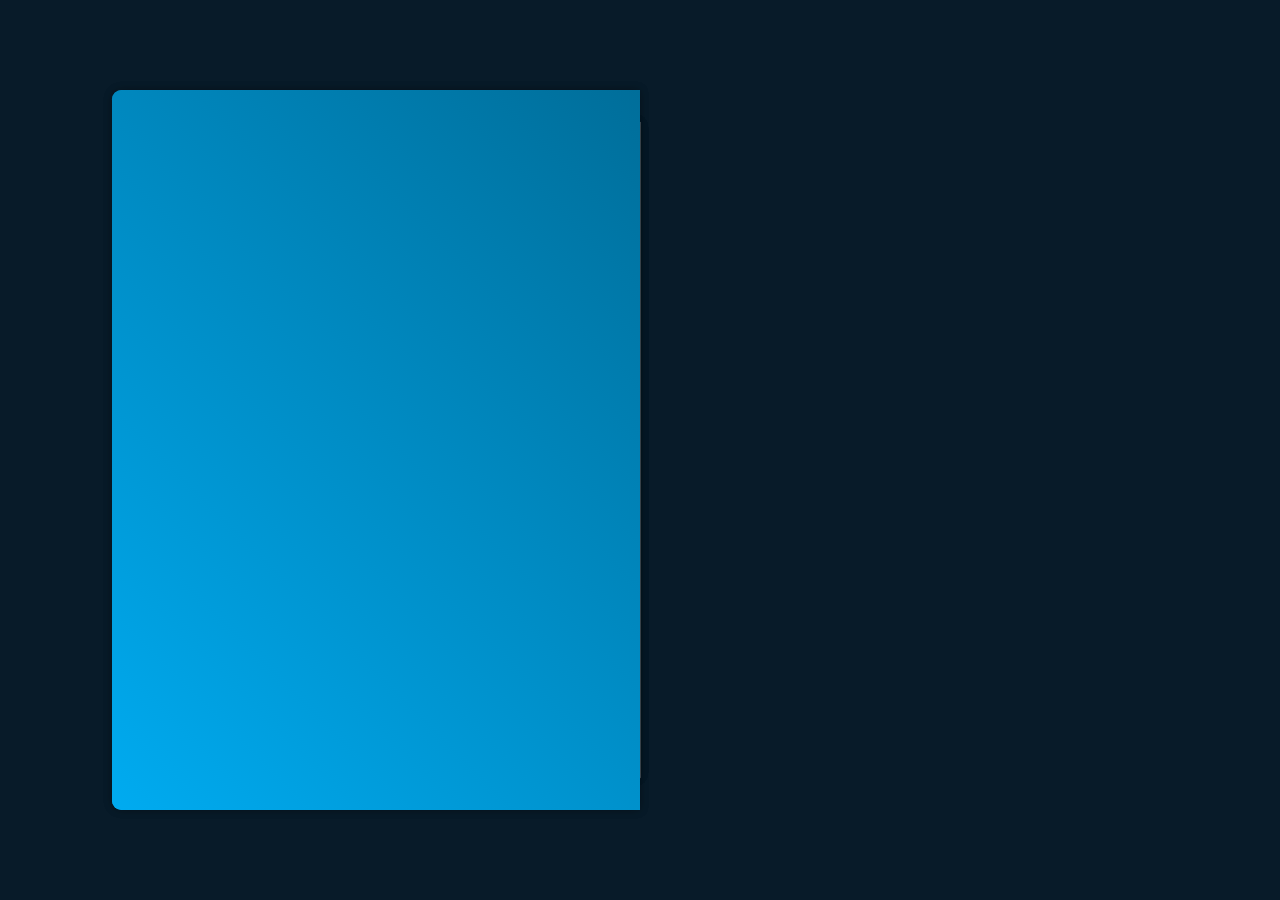
==== index.html @ 382f1061 "Add files via upload" ====
<!DOCTYPE html>
<html lang="en">

    <head>
        <meta charset="UTF-8">
        <meta http-equiv="X-UA-Compatible" content="IE=edge">
        <meta name="viewport" content="width=device-width, initial-scale=1.0">
        <title>Libenslauf | Kfz-mechatroniker</title>
        <!-- add icon link -->
    <link rel="icon" href="images/name-logo-favicon.svg"
        type="image/x-icon" />
        <link rel="stylesheet" href="style.css">
        <!-- box icon -->
        <link href='https://unpkg.com/boxicons@2.1.4/css/boxicons.min.css' rel='stylesheet'>
    </head>

    <body>


      


        <div class="mobile-message">
            <div class="message-card">
              <img src="images/12081.gif" alt="Cart img" class="message-imag" >
              <h2 class="message-title">
                Herzlich willkommen!<br>
                Vielen Dank für Ihr Interesse an meiner persönlichen Website. Diese Seite enthält wichtige und spannende Informationen über meinen beruflichen Werdegang und meine Fähigkeiten, die Sie sicher interessant finden werden.<br><br>
                Bitte beachten Sie, dass die Website für die Nutzung auf einem Computerbildschirm optimiert ist. Wir laden Sie daher herzlich ein, die Seite über einen Computer zu besuchen, um alle Details optimal zu erkunden.<br><br>
                Mit freundlichen Grüßen und besten Wünschen.
            </h2>
              <a href="https://drive.google.com/uc?export=download&id=1Ggtx-6MnrGk4hHKUKelWnnfVhucUIfzI" target="_blank" class="btn"> Lebenslauf &nbsp; <i class='bx bx-download bx-flip-horizontal' ></i></a>
              </div>
              
        </div>

        <div class="wrapper">
            <div class="cover cover-left"></div>
            <div class="cover cover-right"></div>

            <div class="book">
                <!-- profile page -->
                <div class="book-page page-left">
                    <div class="pofile-page">
                        <img src="images/profil.JPG" alt="BEKKAR"/>
                        <h1>ABERAHMANE BEKKAR</h1>
                        <h3>KFZ-Mechatroniker</h3>

                        <div class="social-media">
                            <a href="https://www.linkedin.com/in/abderahmane-bekkar" target="_blank"><i class='bx bxl-linkedin' ></i></a>
                     <!--   <a href="#"><i class='bx bxl-twitter' ></i></a>
                            <a href="#"><i class='bx bxl-facebook'></i></a>
                            <a href="#"><i class='bx bxl-instagram-alt' ></i></a> -->
                        </div>

                        <p>Ich heiße Abderahmane Bekkar, lebe in Marokko, bin 24 Jahre alt und habe ein Diplom als Kfz-Mechatroniker abgeschlossen. Meine Leidenschaft für Kfz-Mechatronik motiviert mich, mein Studium in Deutschland fortzusetzen. Ich möchte von einer fortschrittlichen Lernumgebung profitieren, um meine beruflichen Fähigkeiten weiterzuentwickeln und meine Karriere voranzutreiben.</p>

                        <div class="btn-box">
                            <a href="Lebenslauf_ABDERAHMANE BEKKAR_Kfz-Mechatroniker_Marokko.pdf" target="_blank" class="btn">	 Lebenslauf &nbsp; <i class='bx bx-download bx-flip-horizontal' ></i></a>
                            <a  id="showPopupButtoncontact" class="button-containercontact">Kontakt</a> 
                        </div>
                    </div>
                </div>
                
                <!-- page 1 $ 2 -->
                <div class="book-page page-right turn" id="turn-1">
                    <!-- page 1 (work expierence) -->
                     <div class="page-front">
                        <h1 class="title">Berufserfahrung</h1>


                        <div class="workedu-box">
                            <div class="workeduc-content">
                                <span class="year"><i class='bx bxs-calendar' ></i>Juni 2024 – Okt. 2024 </span><span style="font-size: small; color: #006189;">| Tétouan, Marokko</span>
                                <h3>Fahrzeugprüfer <span style="font-size: 0.9em;">- Dekra Automotive Maroc</span></h3>
                                <p >Ich habe bei der Firma DEKRA Automotive Maroc als Fahrzeugprüfer gearbeitet. DEKRA ist ein Partner von Renault. Meine Aufgabe war es, Autos zu prüfen und zu bewerten, die Renault kaufen möchte. Zu meinen Tätigkeiten gehörten:</p>
                               
                                  <ul class="tiri">
                                    <li style="line-height: 1.2;"><small>Überprüfung des Kilometerstands des Fahrzeugs.</small></li>
                                    <li style="line-height: 1.2;"><small>Überprüfung aller Steuergeräte (ECU) und Feststellung der Fehler.</small></li>
                                    <li style="line-height: 1.2;"><small>Diagnose des mechanischen Zustands des Fahrzeugs.</small></li>
                                    <li style="line-height: 1.2;"><small>Überprüfung der Lackqualität und Feststellung von Änderungen oder Anpassungen.</small></li>
                                    <li style="line-height: 1.2;"><small>Überprüfung, ob das Fahrzeug in der Vergangenheit Unfälle hatte, und Sicherstellung der Karosseriesicherheit.</small></li>
                                  </ul>
                            </div>

                            <!-- butten video -->
                            <div class="btn-video">
                              <button><i class="fa fa-play" ></i>Video ansehen</button>
                          </div>
                            <!-- butten video -->

                            <div class="workeduc-content">
                                <span class="year"><i class='bx bxs-calendar' ></i>Nov. 2023 – Feb. 2024 </span><span style="font-size: 13px; color: #006189;">| Kénitra, Marokko</span>
                                <h3>Servicetechniker <span style="font-size: 0.9em;">- Renault Group</span></h3>
                                <p>Ich habe ein Praktikum bei Renault als Servicetechnik gemacht, und meine Tätigkeiten umfassten:</p>
                            </div>
                        </div>
                       
                        <span class="number-page">1</span>

                        <!-- next button -->
                        <span class="nextprev-btn" data-page="turn-1">
                            <i class='bx bx-chevron-right'></i>
                        </span>


                     </div>
                     


                    <!-- page 2 (work expierence) -->
                    <div class="page-back">
                        
                        <div class="workedu-box">
                            <div class="workeduc-contentrenault ">
                                
                                  <ul class="tiri">
                                    <li style="line-height: 1.2;"><small>Installation aller Autozubehörteile.</small></li>
                                    <li style="line-height: 1.2;"><small>Montage von Rückfahrkameras und -radaren.</small></li>
                                    <li style="line-height: 1.2;"><small>Verwendung eines Diagnosetools (Clip). Lesen und Analysieren von Schaltplänen.</small></li>
                                    <li style="line-height: 1.2;"><small>Ölwechsel des Motors und Austausch des Zahnriemens der Fahrzeug.</small></li>
                                  </ul>
                            </div>

                            <div class="workeduc-content">
                                <span class="year"><i class='bx bxs-calendar' ></i>Aug. 2023 – Okt. 2023 </span><span style="font-size: 13px; color: #006189;">| Kénitra, Marokko</span>
                                <h3>Qualitätsprüfer <span style="font-size: 0.9em;">- STELLANTIS (Groupe PSA)</span></h3>
                                <p>Ich habe in der Produktionslinie von Peugeot gearbeitet, und meine Tätigkeiten umfassten:</p>
                                <ul class="tiri">
                                    <li style="line-height: 1.2;"><small>Überprüfung der Qualität des äußeren Erscheinungsbildes des Fahrzeugs: Lackqualität, keine Kratzer, Qualität von Glas und Scheinwerfern usw.</small></li>
                                    <li style="line-height: 1.2;"><small>Überprüfung der Qualität des Innenraums des Fahrzeugs: Kontrolle der Montagegenauigkeit von Teilen wie Sitzen und Türen, keine Kratzer, Prüfung aller elektronischen Systeme, Sicherstellung der Anwesenheit von Sicherheitsgurten und Airbags usw.</small></li>
                                    <li style="line-height: 1.2;"><small>Überwachung der Flüssigkeitsstände wie Kühlmittel, Bremsflüssigkeit und Motoröl. Prüfung des Lenkungssystems und des Fahrwerks des Fahrzeugs.</small></li>
                                    <li style="line-height: 1.2;"><small>Schließlich wird das Fahrzeug auf der Teststrecke gefahren, um sicherzustellen, dass alles ordnungsgemäß funktioniert.</small></li>
                                  </ul>
                                  
                            </div>
                            <!--STELLANTIS زر عرض الصور -->
                            <div class="button-container">
                                <button id="showPopupButton">Bilder bei STELLANTIS</button>
                              </div>
                              <!--STELLANTIS زر عرض الصور -->
                        </div>

                        <span class="number-page">2</span>

                        <!-- prev button -->
                        <span class="nextprev-btn back" data-page="turn-1">
                            <i class='bx bx-chevron-left' ></i>
                        </span>

                    </div>
                </div>

                <!-- page 3 $ 4 -->
                <div class="book-page page-right turn" id="turn-2">
                    <!-- page 3 (work expierence) -->
                  <div class="page-front">
                    
                    <div class="workedu-box">
                        <div class="workeduc-content">
                            <span class="year"><i class='bx bxs-calendar' ></i>März 2023 - April 2023 </span><span style="font-size: 13px; color: #006189;">| Khouribga, Marokko</span>

                            <h3>Schülerpraktikum  <span style="font-size: 0.9em;">- OCP (in der SOTREG-Wartungsabteilung)</span></h3>
                            <p">SOTREG ist ein Teil von OCP und kümmert sich um den Transport der Arbeiter. Ich habe ein Praktikum in der Werkstatt für Busse gemacht und viele Fähigkeiten bei SOTREG erlernt.</p>
                           
                              <ul class="tiri">
                                <li style="line-height: 1.2;"><small>Kenntnisse in der regelmäßigen Wartung von Busmotoren.</small></li>
                                <li style="line-height: 1.2;"><small>Kenntnisse im Reparieren von Busgetrieben.</small></li>
                                <li style="line-height: 1.2;"><small>Kenntnisse in der regelmäßigen Wartung des Druckluftbremssystems von Bussen.</small></li>
                              </ul>
                        </div>

                        <!-- OCP زر عرض الصور -->
                        <div class="button-containerocp">
                          <button id="showPopupButtonocp">Bilder bei OCP</button>
                        </div>
                        <!-- OCP زر عرض الصور -->

                        <div class="workeduc-content">
                            <span class="year"><i class='bx bxs-calendar' ></i>März 2021 - Juni 2021 </span><span style="font-size: 13px; color: #006189;">| Ben Ahmed, Marokko</span>
                            <h3>Beobachtungspraktikum <span style="font-size: 0.9em;">- kleine Mechanikerwerkstatt</span></h3>
                            <p>Ziel war es, sich mit dem Bereich vertraut zu machen, um sich anzupassen und gut integriert zu werden.</p>
                           
                        </div>
                        <!-- garage زر عرض الصور -->
                        <div class="button-containergarage">
                          <button id="showPopupButtongarage">Bilder in der Autowerkstatt</button>
                        </div>
                        <!-- garage زر عرض الصور -->
                    </div>

                    <span class="number-page">3</span>

                        <!-- next button -->
                        <span class="nextprev-btn" data-page="turn-2">
                            <i class='bx bx-chevron-right'></i>
                        </span>

                  </div>

                <!-- page 4 (Bildungsweg) -->
                  <div class="page-back">
                    <h1 class="title">Bildungsweg</h1>
                    <div class="workedu-box">
                        <div class="workeduc-content">
                          <span class="year"><i class='bx bxs-calendar' ></i>Juli 2023 - Aug. 2023 </span><span style="font-size: 13px; color: #006189;">| Kénitra, Marokko</span>
                            <h3>IFMIAK <span style="font-size: 0.9em;">- Zertifikat für Qualitätskontrolle, unterstützt von PCAM.</span></h3>
                            <p>- Das IFMIAK ist ein öffentliches, vom marokkanischen Staat akkreditiertes Institut in Kenitra, Marokko.<br>- PCAM: PEUGEOT CITROEN AUTOMOBILES MAROKKO.</p>
                           
                        </div>

                        <!-- ifmia زر عرض الصور -->
                        <div class="button-containerifmia">
                          <button id="showPopupButtonifmia">Bilder bei IFMIA</button>
                        </div><br>
                        <!-- ifmia زر عرض الصور -->

                        <div class="workeduc-content">
                          <span class="year"><i class='bx bxs-calendar' ></i>Okt. 2021 - Juli 2023 </span><span style="font-size: 13px; color: #006189;">| Khouribga, Marokko.</span>
                            <h3>ISTA <span style="font-size: 0.9em;">- Gesellenbrief als Kfz-Mechatroniker.</span></h3>
                            <p>- ISTA: Spezialisiertes Institut für Angewandte Technologie. (ISTA ist ein öffentliches Institut, das vom marokkanischen Staat akkreditiert ist.)</p>
                           
                        </div>

                        <!-- ista زر عرض الصور -->
                        <div class="button-containerista">
                          <button id="showPopupButtonista">Bilder bei ISTA</button>
                        </div>
                        <!-- ista زر عرض الصور -->

                    </div>
                    
                    <span class="number-page">4</span>

                         <!-- prev button -->
                         <span class="nextprev-btn back" data-page="turn-2">
                          <i class='bx bx-chevron-left' ></i>
                      </span>
                  </div>
                </div>
                 

                <!-- page 5 $ 6 -->
                <div class="book-page page-right turn" id="turn-3">
                  <!-- page 5 (Bildungsweg) -->
                   <div class="page-front">
                    <div class="workedu-box">
                      <div class="workeduc-content">
                          <span class="year"><i class='bx bxs-calendar' ></i>2019 - 2020 </span><span style="font-size: 13px; color: #006189;">| Ben Ahmed, Marokko</span>

                          <h3>Gymnasium BAJJA <span style="font-size: 0.9em;">- Abitur in Biologie und Geowissenschaften</span></h3>
                          <p">Ich habe in meinem Studium gute Noten erzielt, die Ergebnisse sind wie folgt:</p>
                         
                            <ul class="tiri">
                              <h5>Noten im gesamten Jahr:</h5>
                              <li style="line-height: 1.2;"><small>Mathematik: 18,38</small></li>
                              <li style="line-height: 1.2;"><small>Physik: 18,55</small></li>
                            </ul>

                      </div>

                      <div class="workeduc-content">
                          <span class="year"><i class='bx bxs-calendar' ></i>2018 </span><span style="font-size: 13px; color: #006189;">| Ben Ahmed, Marokko</span>
                          <h3>Führerschein der Klasse B </h3>
                          <p>Ich beherrsche das Fahren von Autos gut und liebe lange Fahrten.</p>
                         
                      </div>
                  </div>
                  <span class="number-page">5</span>

                        <!-- next button -->
                        <span class="nextprev-btn" data-page="turn-3">
                            <i class='bx bx-chevron-right'></i>
                        </span>
                   </div>

                   

                  <!-- page 6 (Kenntnisse - Hobbys) -->
                  <div class="page-back">
                    <h1 class="title">Kenntnisse & Hobbys</h1>
                    <div class="workedu-box">
                      <div class="workeduc-content">
                          <h5><span style="font-size: 25px; color: #00abf0;"><i class='bx bxs-brain' ></i> Kenntnisse :</span></h5>

                          <ul class="tiri">
                            <li style="line-height: 1.2;"><small>Fähigkeit, im Team zu arbeiten.</small></li>
                            <li style="line-height: 1.2;"><small>Gute Handhabung von Werkzeuge und Ausstattungen in Kfz-Werkstätten.</small></li>
                            <li style="line-height: 1.2;"><small>Erfahrung im Umgang mit Diagnosewerkzeugen wie (Lanch / Delphi-Autocom / Clip) zum Lesen und Analysieren von Schaltplänen.</small></li>
                            <li style="line-height: 1.2;"><small>Fähigkeiten in der Inspektion und Analyse von mechanischen und elektronischen Problemen von Fahrzeugen.</small></li>
                            <li style="line-height: 1.2;"><small>Tiefes Wissen über Lackqualität, Montage von Rückfahrkameras und -radaren.</small></li>
                          </ul>

                      </div>

                      <div class="workeduc-content">
                        <h5><span style="font-size: 25px; color: #00abf0;"><i class='bx bxs-car'></i> Hobbys :</span></h5>

                        <ul class="tiri">
                          <li style="line-height: 1.2;"><small>Morgendliches Meditieren.</small></li>
                          <li style="line-height: 1.2;"><small>Sport (Laufen und Street Workout).</small></li>
                          <li style="line-height: 1.2;"><small>Reparatur von elektronischen Geräten und handwerkliche Tätigkeiten.</small></li>
                          <li style="line-height: 1.2;"><small>Reisen (Besuch von Bergen und Genießen der Natur).</small></li>
                          <li style="line-height: 1.2;"><small>Webseiten programmieren (für mich selbst).</small></li>
                        </ul>
                         
                      </div>
                  </div>
                    
                        <!-- الزر الذي يفتح النافذة المنبثقة 
                    <button class="open-popuppost-btn" onclick="openPopuppost()">عرض الفيديوهات</button>  -->
                    

                    <span class="number-page">6</span>

                         <!-- prev button -->
                         <span class="nextprev-btn back" data-page="turn-3">
                          <i class='bx bx-chevron-left' ></i>
                      </span>


                      <a  class="back-profile">
                        <p>Profil</p>
                        <i class='bx bxs-user'></i>
                      </a>
                   </div>
                </div>
            </div>
        </div>



        <!-- STELLANTIS زر عرض الصور -->
        <div class="popup" id="popup">
            <span class="close-btn" id="closePopupButton">&times;</span>
      
            <div class="popup-content">
              <img id="popupImage" src="images/psa-1.webp" alt="صورة" />
      
              <div class="popup-buttons">
                <button id="prevButton">Vorheriges Bild</button>
                <button id="nextButton">Nächstes Bild</button>
              </div>
            </div>
          </div>
          <!--STELLANTIS زر عرض الصور -->




          <!-- OCP زر عرض الصور -->
        <div class="popupocp" id="popupocp">
          <span class="close-btnocp" id="closePopupButtonocp">&times;</span>
    
          <div class="popup-contentocp">
            <img id="popupImageocp" src="images/ocp-1.webp" alt="صورة" />
    
            <div class="popup-buttonsocp">
              <button id="prevButtonocp">Vorheriges Bild</button>
              <button id="nextButtonocp">Nächstes Bild</button>
            </div>
          </div>
        </div>
        <!-- OCP زر عرض الصور -->


        <!-- garage زر عرض الصور -->
        <div class="popupgarage" id="popupgarage">
          <span class="close-btngarage" id="closePopupButtongarage">&times;</span>
    
          <div class="popup-contentgarage">
            <img id="popupImagegarage" src="images/werkstatt-1.webp" alt="صورة" />
    
            <div class="popup-buttonsgarage">
              <button id="prevButtongarage">Vorheriges Bild</button>
              <button id="nextButtongarage">Nächstes Bild</button>
            </div>
          </div>
        </div>
        <!-- garage زر عرض الصور -->



        <!-- ifmia زر عرض الصور -->
        <div class="popupifmia" id="popupifmia">
          <span class="close-btnifmia" id="closePopupButtonifmia">&times;</span>
    
          <div class="popup-contentifmia">
            <img id="popupImageifmia" src="images/ifmia-1.webp" alt="صورة" />
    
            <div class="popup-buttonsifmia">
              <button id="prevButtonifmia">Vorheriges Bild</button>
              <button id="nextButtonifmia">Nächstes Bild</button>
            </div>
          </div>
        </div>
        <!-- ifmia زر عرض الصور -->



        <!-- ista زر عرض الصور -->
        <div class="popupista" id="popupista">
          <span class="close-btnista" id="closePopupButtonista">&times;</span>
    
          <div class="popup-contentista">
            <img id="popupImageista" src="images/ista.webp" alt="صورة" />
    
            <div class="popup-buttonsista">
              <!--<button id="prevButtonista">Vorheriges Bild</button>
              <button id="nextButtonista">Nächstes Bild</button>-->
            </div>
          </div>
        </div>
        <!-- ista زر عرض الصور -->


<!-- butten video DEKRA -->
<div class="trailer">
  <iframe id="videoFrame" width="992" height="656" src="https://www.youtube.com/embed/xUKCTPGmZpY?enablejsapi=1" title="YouTube video player" frameborder="0" allow="accelerometer; autoplay; clipboard-write; encrypted-media; gyroscope; picture-in-picture; web-share" allowfullscreen></iframe>
  <span class="close">&times;</span>
</div>
<!-- butten video DEKRA -->



 


<!-- contact زر عرض الصور -->
<div class="popupcontact" id="popupcontact">
  <span class="close-btncontact" id="closePopupButtoncontact">&times;</span>

  <div class="container">
    <div class="form">
      <div class="contact-info">
        <h3 class="titlecontact">Ihre Empfehlung ist ein Teil meines Erfolgs</h3>
        <p class="text">
          Vielen Dank, dass Sie meine Webseite besuchen. Wenn Sie Tipps oder Vorschläge haben, die mir helfen können, meine Chancen auf einen Ausbildungsplatz als Kfz-Mechatroniker zu verbessern, teilen Sie diese bitte über das Formular nebenan mit. Vielen Dank für Ihre Unterstützung!
        </p>

        <div class="info">
          <div class="information">
            <img src="images/location.png" class="icon" alt="" />
            <p>Ben Ahmed, Marokko</p>
          </div>
          <div class="information">
            <img src="images/email.png" class="icon" alt="" />
            <p>abderahmanebekkar@yahoo.com</p>
          </div>
          <div class="information">
            <img src="images/phone.png" class="icon" alt="" />
            <p>+212 658915881</p>
          </div>
        </div>

        <!--<div class="social-mediacontact">
          <p>Connect with us :</p>
          <div class="social-icons">
            <a href="#">
              <i class="fab fa-facebook-f"></i>
              <i class='bx bxl-linkedin' ></i>
            </a>
            <a href="#">
              <i class="fab fa-twitter"></i>
              <i class='bx bxl-twitter' ></i>
            </a>
             <a href="#">
              <i class="fab fa-instagram"></i>
              <i class='bx bxl-twitter' ></i>
            </a>
            <a href="https://www.linkedin.com/in/abderahmane-bekkar-aa6186225?utm_source=share&utm_campaign=share_via&utm_content=profile&utm_medium=android_app">
              <i class="fab fa-linkedin-in"></i>
              <i class='bx bxl-linkedin' ></i>
            </a>
          </div>
        </div>-->
      </div>

      <div class="contact-form">
        <span class="circle one"></span>
        <span class="circle two"></span>

        <form id="login-form" method="post" action="https://professeur64.github.io/portcv" autocomplete="off">
          <h3 class="titlecontact">Kontaktieren Sie mich</h3>
          <div class="input-container">
            <input id="name" type="text" name="name" class="input" />
            <label for="">Name</label>
            <span>Name</span>
          </div>
          <div class="input-container">
            <input id="email" type="email" name="email" class="input" />
            <label for="">Email</label>
            <span>Email</span>
          </div>
          <!--<div class="input-container">
            <input type="text" name="subject" class="input" />
            <label for="">Subject</label>
            <span>Subject</span>
          </div>-->
          <div class="input-container textarea">
            <textarea id="message" name="message" class="input"></textarea>
            <label for="">Nachricht</label>
            <span>Nachricht</span>
          </div>
          <input type="hidden" name="Created" value="x-sheetmonkey-current-date-time" />
          <input type="submit" value="Senden" class="btncontact" />
        </form>
      </div>
    </div>
  </div>

</div>
<!--contact زر عرض الصور -->


        <script src="script.js"> </script>
        <script src="https://unpkg.com/axios@1.6.7/dist/axios.min.js"></script>


    </body>
</html>
---- style.css ----
@import url("https://fonts.googleapis.com/css2?family=Poppins:ital,wght@0,100;0,200;0,300;0,400;0,500;0,600;0,700;0,800;0,900;1,100;1,200;1,300;1,400;1,500;1,600;1,700;1,800;1,900&family=Roboto:ital,wght@0,100;0,300;0,400;0,500;0,700;0,900;1,100;1,300;1,400;1,500;1,700;1,900&display=swap");

*{
    margin: 0px;
    padding: 0px;
    box-sizing: border-box;
    text-decoration: none;
    border: none;
    outline: none;
    font-family: "Poppins", sans-serif;
    transition: .4s;
}

:root{
    --bg-color: #081b29;
    --main-color: #00abf0;
    --text-color: #333;
    --second-text-color: #555;
    --white-color: #fff;
    --cover-color: linear-gradient(45deg, #00abf0, #006e9a);
    --pages-color: linear-gradient(90deg, #fff, #ddd);
    --border: .125rem solid #00abf0;
    --box-shadow: 0 0 .6rem rgba(0, 0, 0, .2);
}

body{
    display: flex;
    justify-content: center;
    align-items: center;
    min-height: 100vh;
    background: var(--bg-color);
    color: var(--text-color);
    overflow: hidden;
    overflow-y: auto; /* تفعيل السكرول */
}




p{
    font-size:15px;
}

.wrapper{
    position: relative;
    width: 66rem;
    height: 45rem;
    padding: 2rem;
    perspective: 250rem;
    animation: show-animate 2s forwards;

}

@keyframes show-animate {
  0%, 30% {
    opacity: 0;
    transform: rotate(-20deg);
  }
  100% {
    opacity: 1;
    transform: rotate(0deg);
  }
}


.cover{
    position: absolute;
    top: 0;
    left: 0;
    width: 50%;
    height: 100%;
    background: var(--cover-color);
    box-shadow: var(--box-shadow);
    border-top-left-radius: .6rem;
    border-bottom-left-radius: .6rem;
    transform-origin: right;
}

.cover-left{
    z-index: -1;
}

.cover.cover-right{
  z-index: 100;
  transition: transform 1s cubic-bezier(.645, .045, .355, 1);

}



.cover.cover-right.turn{
    transform: rotateY(180deg);

}

.book{
    position: relative;
    width: 100%;
    height: 100%;
    display: flex;
    perspective: 250rem;
}

.downloadicon{
  font-size: 1.3rem;
}

.book .book-page {
    position: absolute;
    width: 50%;
    height: 100%;
    background: var(--pages-color);
    box-shadow: 0 0 .6rem rgba(0, 0, 0, .1);
    display: flex;
    padding: 2rem;

}

.book-page.page-left{
  box-shadow: -.6rem .6rem .6rem rgba(0, 0, 0, .1);
}



.pofile-page{
    display: flex;
    flex-direction: column;
    justify-content: center;
    align-items: center;

}

.pofile-page img {
    max-width: 200px;
    border-radius: 50%;
    border: .25rem solid var(--main-color);
    margin-bottom: .8rem;
    transition: .8s ease;

}

.pofile-page:hover img {
  transform: scale(1.1);

}

.pofile-page h1 {
    font-size: 2rem;
    line-height: 1;

}

.pofile-page h3 {
    font-size: 1,5rem;
    color: #006e9a;

}

.pofile-page .social-media  {
    margin: .6rem 0 .8rem; 
}

.pofile-page .social-media a {
    display: inline-flex;
    justify-content: center;
    align-items: center;
    width: 2.5rem;
    height: 2.5rem;
    background: transparent;
    border: var(--border);
    border-radius: 50%;
    font-size: 1.3rem;
    color: var(--main-color);
    margin: 0 .2rem;
    transition: .5s;

}

.pofile-page .social-media a:hover {
    background: var(--main-color);
    color: var(--white-color);
    
}

.pofile-page p {
    text-align: justify;
    
}

.pofile-page .btn-box {
    margin-top: 1.2rem;
    
}

.btn {
    display: inline-flex;
    justify-content: center;
    align-items: center;
    width: 9.5rem;
    height: 3rem;
    background: var(--main-color);
    border: var(--border);
    border-radius: .3rem;
    font-size: 1rem;
    color: var(--white-color);
    font-weight: 500;
    margin: 0 1rem;
    transition: .5s;
}

.btn:hover {
    background: transparent;
    color: var(--main-color);
    
}

.btn-box .btn:nth-child(2) {
    background: transparent;
    color: var(--main-color);
    
}

.btn-box .btn:nth-child(2):hover {
    background: var(--main-color);
    color: var(--white-color);
    
}


.book-page.page-right{
    position: absolute;
    right: 0;
    transform-style: preserve-3d;
    transform-origin: left;
    transition: transform 1s cubic-bezier(.645, .045, .355, 1);
    
}

.book-page.page-right.turn{
    transform: rotateY(-180deg);
}

.book-page .page-front, 
.book-page .page-back{
    position: absolute;
    top: 0;
    left: 0;
    width: 100%;
    height: 100%;
    background: var(--pages-color);
    padding: 1.5rem 2rem;
    
}

.book-page .page-front{
    transform: rotateY(0deg) translateZ(1px);
    
}

.book-page .page-back{
    transform: rotateY(180deg) translateZ(1px);
    
}


.title{ 
    text-align: center;
    margin-bottom: 1rem;
    
}

.workedu-box{
    border-left: var(--border);

}

.workedu-box .workeduc-content{
    position: relative;
    padding-left: 1.6rem;
    margin-bottom: 1rem;
}


.workedu-box .workeduc-content::before {
    content: '';
    position: absolute;
    top: 0;
    left: -0.65rem;
    width: 1.2rem;
    height: 1.2rem;
    background: var(--main-color);
    border-radius: 50%;
}

/* group renault */


.workedu-box .workeduc-contentrenault{
    position: relative;
    padding-left: 1.6rem;
    margin-bottom: 1rem;
}


.workedu-box .workeduc-contentrenault::before {
    content: '';
    position: absolute;
    top: 0;
    left: -0.65rem;
    width: 1.2rem;
    height: 1.2rem;
    
    border-radius: 50%;
}

.workeduc-contentrenault .tiri {
    margin-left: 23px; 
    margin-top: 10px; 
    padding: 0;
    
}

.workeduc-contentrenault .tiri {
    margin-left: 23px; 
    margin-top: 10px; 
    padding: 0;
    
}

/* group renault */


.workeduc-content .year{
    color: var(--main-color);

}

.workeduc-content .year i {
    margin-right: .4rem;
    
}


.workeduc-content .tiri {
    margin-left: 23px; 
    margin-top: 10px; 
    padding: 0;
    
}

.workeduc-content .tiri {
    margin-left: 23px; 
    margin-top: 10px; 
    padding: 0;
    
}

.number-page{
    position: absolute;
    bottom: 1.2rem;
    left: 50%;
    transform: translateX(-50%);
    
}

.nextprev-btn{
    position: absolute;
    bottom: .9rem;
    right: 1.5rem;
    width: 2rem;
    height: 2ren;
    cursor: pointer;
    font-size: 2rem;
    color: var(--second-text-color);
    display: inline-flex;
    justify-content: center;
    align-items: center;
    transition: .5s;
}

.nextprev-btn:hover{
    color: var(--main-color);
}

.nextprev-btn.back{
    left: 1.5rem;
}

.nextprev-btn:hover{
    color: var(--main-color);
}






/* butten videoة */
.btn-video{
    
    margin-bottom: 1rem;
}

button{
    margin: 5px ;
    width: 100%;
    padding: 10px;
    border: var(--main-color);
    cursor: pointer;
    background: var(--main-color);
    border: var(--border);
    border-radius: .3rem;
    font-size: 1rem;
    color: var(--white-color);
    font-weight: 500;
    margin: 0 1rem;
    transition: .5s;
}

button:hover{
    background: white;
    color: var(--main-color);
    
}

.trailer {
  position: fixed;
  top: 50%;
  left: 50%;
  transform: translate(-50%, -50%);
  width: 100%;
  height: 100%;
  display: flex;
  align-items: center;
  justify-content: center;
  background: rgba(0, 0, 0, .9);
  z-index: 10;
  visibility: hidden;
  opacity: 0;
}

.trailer iframe {
  max-width: 1000px;
  outline: none;
  position: relative;
}

.close {
  position: absolute;
  top: 30px;
  right: 30px;
  color: #fff;
  font-size: 42px;
  cursor: pointer;
}

@media (max-width: 901px){
	.trailer video{
		max-width: 90%;
	}
}

/* butten videoة */



/*STELLANTIS زر عرض الصور  */

#showPopupButton {
    width: 100%;
    padding: 7px;
    border: var(--main-color);
    cursor: pointer;
    background: var(--main-color);
    border: var(--border);
    border-radius: .3rem;
    font-size: 1rem;
    color: var(--white-color);
    font-weight: 500;
    transition: .5s;
  }
  
  #showPopupButton:hover {
    background: white;
    color: var(--main-color);
  }
  
  .popup {
    display: none; /* إخفاء النافذة المنبثقة افتراضيًا */
    position: fixed;
    top: 0;
    left: 0;
    width: 100%;
    height: 100%;
    background-color: rgba(0, 0, 0, 0.8); /* خلفية داكنة مع شفافية */
    justify-content: center;
    align-items: center;
    z-index: 1000;
  }
  
  .popup-content {
    display: flex;
    flex-direction: column; /* ترتيب المحتوى عموديًا */
    align-items: center; /* مركز المحتوى */
    text-align: center;
    padding: 20px;
  }
  
  .popup img {
    max-width: 840px; /* تحديد أقصى عرض للصورة */
    max-height: 650px; /* تحديد أقصى ارتفاع للصورة */
    width: 100%; /* جعل الصورة تأخذ عرض النافذة */
    height: auto; /* الحفاظ على نسبة العرض إلى الارتفاع */
    object-fit: contain; /* الحفاظ على نسبة العرض إلى الارتفاع */
    border-radius: 0.3rem;
  }
  
  .close-btn {
    position: absolute;
    top: 20px;
    right: 30px;
    color: white;
    font-size: 30px;
    cursor: pointer;
  }
  
  .popup-buttons {
    display: flex;
    justify-content: space-between; /* توزيع الأزرار بين اليسار واليمين */
    width: 100%;
    margin-top: 10px; /* إضافة مساحة أعلى الأزرار */
  }
  
  #prevButton{
    padding: 10px 20px;
    display: inline-flex;
    justify-content: center;
    align-items: center;
    width: 9.5rem;
    height: 3rem;
    background: #0087d7;
    border: #0087d7;
    border-radius: 0.3rem;
    font-size: 1rem;
    color: var(--white-color);
    font-weight: 500;
    margin: 0 1rem;
    transition: 0.5s;
    font-size: 14px;
  }
  
  #prevButton:hover {
    background: var(--main-color);
    color: var(--white-color);
  }
  
  #nextButton{
    padding: 10px 20px;
    display: inline-flex;
    justify-content: center;
    align-items: center;
    width: 9.5rem;
    height: 3rem;
    background: #0087d7;
    border: #0087d7;
    border-radius: 0.3rem;
    font-size: 1rem;
    color: var(--white-color);
    font-weight: 500;
    margin: 0 1rem;
    transition: 0.5s;
    font-size: 14px;
  }
  
  #nextButton:hover {
    background: var(--main-color);
    color: var(--white-color);
  }

/* STELLANTIS زر عرض الصور  */


/* OCP زر عرض الصور  */

#showPopupButtonocp {
    width: 100%;
    padding: 7px;
    border: var(--main-color);
    cursor: pointer;
    background: var(--main-color);
    border: var(--border);
    border-radius: .3rem;
    font-size: 1rem;
    color: var(--white-color);
    font-weight: 500;
    transition: .5s;
    margin-bottom: 10px;
  }
  
  #showPopupButtonocp:hover {
    background: white;
    color: var(--main-color);
  }
  
  .popupocp {
    display: none; /* إخفاء النافذة المنبثقة افتراضيًا */
    position: fixed;
    top: 0;
    left: 0;
    width: 100%;
    height: 100%;
    background-color: rgba(0, 0, 0, 0.8); /* خلفية داكنة مع شفافية */
    justify-content: center;
    align-items: center;
    z-index: 1000;
  }
  
  .popup-contentocp {
    display: flex;
    flex-direction: column; /* ترتيب المحتوى عموديًا */
    align-items: center; /* مركز المحتوى */
    text-align: center;
    padding: 20px;
  }
  
  .popupocp img {
    max-width: 840px; /* تحديد أقصى عرض للصورة */
    max-height: 650px; /* تحديد أقصى ارتفاع للصورة */
    width: 100%; /* جعل الصورة تأخذ عرض النافذة */
    height: auto; /* الحفاظ على نسبة العرض إلى الارتفاع */
    object-fit: contain; /* الحفاظ على نسبة العرض إلى الارتفاع */
    border-radius: 0.3rem;
  }
  
  .close-btnocp {
    position: absolute;
    top: 20px;
    right: 30px;
    color: white;
    font-size: 30px;
    cursor: pointer;
  }
  
  .popup-buttonsocp {
    display: flex;
    justify-content: space-between; /* توزيع الأزرار بين اليسار واليمين */
    width: 100%;
    margin-top: 10px; /* إضافة مساحة أعلى الأزرار */
  }
  
  #prevButtonocp{
    padding: 10px 20px;
    display: inline-flex;
    justify-content: center;
    align-items: center;
    width: 9.5rem;
    height: 3rem;
    background: #0087d7;
    border: #0087d7;
    border-radius: 0.3rem;
    font-size: 1rem;
    color: var(--white-color);
    font-weight: 500;
    margin: 0 1rem;
    transition: 0.5s;
    font-size: 14px;
  }
  
  #prevButtonocp:hover {
    background: var(--main-color);
    color: var(--white-color);
  }
  
  #nextButtonocp{
    padding: 10px 20px;
    display: inline-flex;
    justify-content: center;
    align-items: center;
    width: 9.5rem;
    height: 3rem;
    background: #0087d7;
    border: #0087d7;
    border-radius: 0.3rem;
    font-size: 1rem;
    color: var(--white-color);
    font-weight: 500;
    margin: 0 1rem;
    transition: 0.5s;
    font-size: 14px;
  }
  
  #nextButtonocp:hover {
    background: var(--main-color);
    color: var(--white-color);
  }

/* OCP زر عرض الصور  */


/* garage زر عرض الصور  */

#showPopupButtongarage {
    width: 100%;
    padding: 7px;
    border: var(--main-color);
    cursor: pointer;
    background: var(--main-color);
    border: var(--border);
    border-radius: .3rem;
    font-size: 1rem;
    color: var(--white-color);
    font-weight: 500;
    transition: .5s;
    margin-bottom: 10px;
  }
  
  #showPopupButtongarage:hover {
    background: white;
    color: var(--main-color);
  }
  
  .popupgarage {
    display: none; /* إخفاء النافذة المنبثقة افتراضيًا */
    position: fixed;
    top: 0;
    left: 0;
    width: 100%;
    height: 100%;
    background-color: rgba(0, 0, 0, 0.8); /* خلفية داكنة مع شفافية */
    justify-content: center;
    align-items: center;
    z-index: 1000;
  }
  
  .popup-contentgarage {
    display: flex;
    flex-direction: column; /* ترتيب المحتوى عموديًا */
    align-items: center; /* مركز المحتوى */
    text-align: center;
    padding: 20px;
  }
  
  .popupgarage img {
    max-width: 840px; /* تحديد أقصى عرض للصورة */
    max-height: 650px; /* تحديد أقصى ارتفاع للصورة */
    width: 100%; /* جعل الصورة تأخذ عرض النافذة */
    height: auto; /* الحفاظ على نسبة العرض إلى الارتفاع */
    object-fit: contain; /* الحفاظ على نسبة العرض إلى الارتفاع */
    border-radius: 0.3rem;
  }
  
  .close-btngarage {
    position: absolute;
    top: 20px;
    right: 30px;
    color: white;
    font-size: 30px;
    cursor: pointer;
  }
  
  .popup-buttonsgarage {
    display: flex;
    justify-content: space-between; /* توزيع الأزرار بين اليسار واليمين */
    width: 100%;
    margin-top: 10px; /* إضافة مساحة أعلى الأزرار */
  }
  
  #prevButtongarage{
    padding: 10px 20px;
    display: inline-flex;
    justify-content: center;
    align-items: center;
    width: 9.5rem;
    height: 3rem;
    background: #0087d7;
    border: #0087d7;
    border-radius: 0.3rem;
    font-size: 1rem;
    color: var(--white-color);
    font-weight: 500;
    margin: 0 1rem;
    transition: 0.5s;
    font-size: 14px;
  }
  
  #prevButtongarage:hover {
    background: var(--main-color);
    color: var(--white-color);
  }
  
  #nextButtongarage{
    padding: 10px 20px;
    display: inline-flex;
    justify-content: center;
    align-items: center;
    width: 9.5rem;
    height: 3rem;
    background: #0087d7;
    border: #0087d7;
    border-radius: 0.3rem;
    font-size: 1rem;
    color: var(--white-color);
    font-weight: 500;
    margin: 0 1rem;
    transition: 0.5s;
    font-size: 14px;
  }
  
  #nextButtongarage:hover {
    background: var(--main-color);
    color: var(--white-color);
  }

/* garage زر عرض الصور  */


/* ifmia زر عرض الصور  */

#showPopupButtonifmia {
  width: 100%;
  padding: 7px;
  border: var(--main-color);
  cursor: pointer;
  background: var(--main-color);
  border: var(--border);
  border-radius: .3rem;
  font-size: 1rem;
  color: var(--white-color);
  font-weight: 500;
  transition: .5s;
  margin-bottom: 10px;
}

#showPopupButtonifmia:hover {
  background: white;
  color: var(--main-color);
}

.popupifmia {
  display: none; /* إخفاء النافذة المنبثقة افتراضيًا */
  position: fixed;
  top: 0;
  left: 0;
  width: 100%;
  height: 100%;
  background-color: rgba(0, 0, 0, 0.8); /* خلفية داكنة مع شفافية */
  justify-content: center;
  align-items: center;
  z-index: 1000;
}

.popup-contentifmia {
  display: flex;
  flex-direction: column; /* ترتيب المحتوى عموديًا */
  align-items: center; /* مركز المحتوى */
  text-align: center;
  padding: 20px;
}

.popupifmia img {
  max-width: 840px; /* تحديد أقصى عرض للصورة */
  max-height: 650px; /* تحديد أقصى ارتفاع للصورة */
  width: 100%; /* جعل الصورة تأخذ عرض النافذة */
  height: auto; /* الحفاظ على نسبة العرض إلى الارتفاع */
  object-fit: contain; /* الحفاظ على نسبة العرض إلى الارتفاع */
  border-radius: 0.3rem;
}

.close-btnifmia {
  position: absolute;
  top: 20px;
  right: 30px;
  color: white;
  font-size: 30px;
  cursor: pointer;
}

.popup-buttonsifmia {
  display: flex;
  justify-content: space-between; /* توزيع الأزرار بين اليسار واليمين */
  width: 100%;
  margin-top: 10px; /* إضافة مساحة أعلى الأزرار */
}

#prevButtonifmia{
  padding: 10px 20px;
  display: inline-flex;
  justify-content: center;
  align-items: center;
  width: 9.5rem;
  height: 3rem;
  background: #0087d7;
  border: #0087d7;
  border-radius: 0.3rem;
  font-size: 1rem;
  color: var(--white-color);
  font-weight: 500;
  margin: 0 1rem;
  transition: 0.5s;
  font-size: 14px;
}

#prevButtonifmia:hover {
  background: var(--main-color);
  color: var(--white-color);
}

#nextButtonifmia{
  padding: 10px 20px;
  display: inline-flex;
  justify-content: center;
  align-items: center;
  width: 9.5rem;
  height: 3rem;
  background: #0087d7;
  border: #0087d7;
  border-radius: 0.3rem;
  font-size: 1rem;
  color: var(--white-color);
  font-weight: 500;
  margin: 0 1rem;
  transition: 0.5s;
  font-size: 14px;
}

#nextButtonifmia:hover {
  background: var(--main-color);
  color: var(--white-color);
}

/* ifmia زر عرض الصور  */



/* ista زر عرض الصور  */

#showPopupButtonista {
  width: 100%;
  padding: 7px;
  border: var(--main-color);
  cursor: pointer;
  background: var(--main-color);
  border: var(--border);
  border-radius: .3rem;
  font-size: 1rem;
  color: var(--white-color);
  font-weight: 500;
  transition: .5s;
  margin-bottom: 10px;
}

#showPopupButtonista:hover {
  background: white;
  color: var(--main-color);
}

.popupista {
  display: none; /* إخفاء النافذة المنبثقة افتراضيًا */
  position: fixed;
  top: 0;
  left: 0;
  width: 100%;
  height: 100%;
  background-color: rgba(0, 0, 0, 0.8); /* خلفية داكنة مع شفافية */
  justify-content: center;
  align-items: center;
  z-index: 1000;
}

.popup-contentista {
  display: flex;
  flex-direction: column; /* ترتيب المحتوى عموديًا */
  align-items: center; /* مركز المحتوى */
  text-align: center;
  padding: 20px;
}

.popupista img {
  max-width: 840px; /* تحديد أقصى عرض للصورة */
  max-height: 650px; /* تحديد أقصى ارتفاع للصورة */
  width: 100%; /* جعل الصورة تأخذ عرض النافذة */
  height: auto; /* الحفاظ على نسبة العرض إلى الارتفاع */
  object-fit: contain; /* الحفاظ على نسبة العرض إلى الارتفاع */
  border-radius: 0.3rem;
}

.close-btnista {
  position: absolute;
  top: 20px;
  right: 30px;
  color: white;
  font-size: 30px;
  cursor: pointer;
}

.popup-buttonsista {
  display: flex;
  justify-content: space-between; /* توزيع الأزرار بين اليسار واليمين */
  width: 100%;
  margin-top: 10px; /* إضافة مساحة أعلى الأزرار */
}

#prevButtonista{
  padding: 10px 20px;
  display: inline-flex;
  justify-content: center;
  align-items: center;
  width: 9.5rem;
  height: 3rem;
  background: #0087d7;
  border: #0087d7;
  border-radius: 0.3rem;
  font-size: 1rem;
  color: var(--white-color);
  font-weight: 500;
  margin: 0 1rem;
  transition: 0.5s;
  font-size: 14px;
}

#prevButtonista:hover {
  background: var(--main-color);
  color: var(--white-color);
}

#nextButtonista{
  padding: 10px 20px;
  display: inline-flex;
  justify-content: center;
  align-items: center;
  width: 9.5rem;
  height: 3rem;
  background: #0087d7;
  border: #0087d7;
  border-radius: 0.3rem;
  font-size: 1rem;
  color: var(--white-color);
  font-weight: 500;
  margin: 0 1rem;
  transition: 0.5s;
  font-size: 14px;
}

#nextButtonista:hover {
  background: var(--main-color);
  color: var(--white-color);
}

/* ista زر عرض الصور  */



/* butten video Post */

/* تنسيقات النافذة المنبثقة */
.popuppost {
  display: none;
  position: fixed;
  top: 50%;
  left: 50%;
  transform: translate(-50%, -50%);
  width: 100%;
  height: 100%; /* جعل عرض النافذة 90% من الشاشة */
  margin-top: 80px;
  align-items: center;
  justify-content: center;
  max-width: 1000px;
  border-radius: 8px;
  padding: 15px;
  text-align: center;
}

/* تنسيق الفيديو ليكون متناسقاً مع عرض النافذة */
.popuppost video {
  width: 100%;
  height: auto;
  border-radius: 8px;
}

/* أزرار التحكم في الفيديو */
.popuppost-controls {
  display: flex;
  justify-content: space-between;
  margin-top: 15px;
}

.popuppost-controls button {
  padding: 10px 20px;
    display: inline-flex;
    justify-content: center;
    align-items: center;
    width: 9.5rem;
    height: 3rem;
    background: #0087d7;
    border: #0087d7;
    border-radius: 0.3rem;
    font-size: 1rem;
    color: var(--white-color);
    font-weight: 500;
    margin: 0 1rem;
    transition: 0.5s;
    font-size: 14px;
}

.popuppost-controls button:hover {
  background: var(--main-color);
  color: var(--white-color);
}

/* تظليل الخلفية */
.overlay {
  display: none;
  position: fixed;
  top: 0;
  left: 0;
  width: 100%;
  height: 100%;
  background: rgba(0, 0, 0, 0.9);
}

/* الزر الذي يفتح النافذة */
button.open-popuppost-btn {
  margin: 5px ;
    width: 100%;
    padding: 10px;
    border: #00abf0;
    cursor: pointer;
    background: #00abf0;
    border: .125rem solid #00abf0;
    border-radius: .3rem;
    font-size: 1rem;
    color: white;
    font-weight: 500;
    transition: .5s;
}

button.open-popuppost-btn:hover {
  background: white;
    color: #00abf0;
}



/* butten video Post */


.back-profile{
  position: absolute;
  bottom: 1.2rem;
  right: 2rem;
  width: 2rem;
  height: 2rem;
  background: transparent;
  border: var(--border);
  border-radius: .3rem;
  font-size: 1.1erm;
  color: var(--main-color);
  display: inline-flex;
  justify-content: center;
  align-items: center;
  transition: .5s;

}

.back-profile:hover {
  background: var(--main-color);
  color: var(--white-color);
  

}

.back-profile p {
  position: absolute;
  top: 0;
  left: 50%;
  transform: translateX(-50%) scale(.5);
  font-size: 1rem;
  color: var(--main-color);
  opacity: 0;
  transition: .5s;

}

.back-profile:hover p {
  opacity: 1;
  transform: translateX(-50%) scale(1);
  top: -1.8rem;
  

}


/*contact زر عرض الصور  */

#showPopupButtoncontact {
  background: transparent;
    color: var(--main-color);
    display: inline-flex;
    justify-content: center;
    align-items: center;
    width: 9.5rem;
    height: 3rem;
    border: var(--border);
    border-radius: .3rem;
    font-size: 1rem;
    font-weight: 500;
    margin: 0 1rem;
    transition: .5s;
}

#showPopupButtoncontact:hover {
  background: var(--main-color);
  color: var(--white-color);
}

.popupcontact {
  display: none; /* إخفاء النافذة المنبثقة افتراضيًا */
  position: fixed;
  top: 0;
  left: 0;
  width: 100%;
  height: 100%;
  background-color: rgba(0, 0, 0, 0.9); /* خلفية داكنة مع شفافية */
  justify-content: center;
  align-items: center;
  z-index: 1000;
}


.close-btncontact {
  position: absolute;
  top: 20px;
  right: 30px;
  color: white;
  font-size: 30px;
  cursor: pointer;
}



/* popup contact زر عرض الصور   */


.form {
  width: 100%;
  max-width: 820px;
  background-color: #fff;
  border-radius: 10px;
  box-shadow: 0 0 20px 1px rgba(0, 0, 0, 0.1);
  z-index: 1000;
  overflow: hidden;
  display: grid;
  grid-template-columns: repeat(2, 1fr);
}

.contact-form {
  background-color: #006e9a;
  position: relative;
}

.circle {
  border-radius: 50%;
  background: linear-gradient(135deg, transparent 20%, #00abf0);
  position: absolute;
}

.circle.one {
  width: 130px;
  height: 130px;
  top: 130px;
  right: -40px;
}

.circle.two {
  width: 80px;
  height: 80px;
  top: 10px;
  right: 30px;
}

.contact-form:before {
  content: "";
  position: absolute;
  width: 26px;
  height: 26px;
  background-color: #006e9a;
  transform: rotate(45deg);
  top: 50px;
  left: -13px;
}

form {
  padding: 2.3rem 2.2rem;
  z-index: 10;
  overflow: hidden;
  position: relative;
}

.titlecontact {
  color: #fff;
  font-weight: 500;
  font-size: 1.5rem;
  line-height: 1.3;
  margin-bottom: 0.7rem;
}

.input-container {
  position: relative;
  margin: 1rem 0;
}

.input {
  width: 100%;
  outline: none;
  border: 2px solid #fafafa;
  background: none;
  padding: 0.6rem 1.2rem;
  color: #fff;
  font-weight: 500;
  font-size: 0.95rem;
  letter-spacing: 0.5px;
  border-radius: 25px;
  transition: 0.3s;
}

textarea.input {
  padding: 0.8rem 1.2rem;
  min-height: 150px;
  border-radius: 22px;
  resize: none;
  overflow-y: auto;
}

.input-container label {
  position: absolute;
  top: 50%;
  left: 15px;
  transform: translateY(-50%);
  padding: 0 0.4rem;
  color: #fafafa;
  font-size: 0.9rem;
  font-weight: 400;
  pointer-events: none;
  z-index: 1000;
  transition: 0.5s;
}

.input-container.textarea label {
  top: 1rem;
  transform: translateY(0);
}

.btncontact {
  padding: 0.6rem 1.3rem;
  background-color: #fff;
  border: 2px solid #fafafa;
  font-size: 0.95rem;
  color: #006e9a;
  line-height: 1;
  border-radius: 25px;
  outline: none;
  cursor: pointer;
  transition: 0.3s;
  margin: 0;
}

.btncontact:hover {
  background-color: transparent;
  color: #fff;
}

.input-container span {
  position: absolute;
  top: 0;
  left: 25px;
  transform: translateY(-50%);
  font-size: 0.8rem;
  padding: 0 0.4rem;
  color: transparent;
  pointer-events: none;
  z-index: 500;
}

.input-container span:before,
.input-container span:after {
  content: "";
  position: absolute;
  width: 10%;
  opacity: 0;
  transition: 0.3s;
  height: 5px;
  background-color: #006e9a;
  top: 50%;
  transform: translateY(-50%);
}

.input-container span:before {
  left: 50%;
}

.input-container span:after {
  right: 50%;
}

.input-container.focus label {
  top: 0;
  transform: translateY(-50%);
  left: 25px;
  font-size: 0.8rem;
}

.input-container.focus span:before,
.input-container.focus span:after {
  width: 50%;
  opacity: 1;
}

.contact-info {
  padding: 2.3rem 2.2rem;
  position: relative;
}

.contact-info .titlecontact {
  color: #006e9a;
}

.text {
  color: #333;
  margin: 1.5rem 0 2rem 0;
}

.information {
  display: flex;
  color: #555;
  margin: 0.7rem 0;
  align-items: center;
  font-size: 0.95rem;
}

.icon {
  width: 28px;
  margin-right: 0.7rem;
}

.social-mediacontact {
  padding: 2rem 0 0 0;
}

.social-mediacontact p {
  color: #333;
}

.social-icons {
  display: flex;
  margin-top: 0.5rem;
}

.social-icons a {
  width: 35px;
  height: 35px;
  border-radius: 5px;
  background: linear-gradient(45deg, #00abf0, #006e9a);
  color: #fff;
  text-align: center;
  line-height: 35px;
  margin-right: 0.5rem;
  transition: 0.3s;
}

.social-icons a:hover {
  transform: scale(1.05);
}

.contact-info:before {
  content: "";
  position: absolute;
  width: 110px;
  height: 100px;
  border: 22px solid #006e9a;
  border-radius: 50%;
  bottom: -77px;
  right: 50px;
  opacity: 0.3;
}


/*contact زر عرض الصور  */


/* إخفاء كل المحتوى على الشاشات الصغيرة */
@media (max-width: 1020px) {
    .wrapper {
        display: none;
    }

    .mobile-message {
      margin: 0;
      padding: 0;
      box-sizing: border-box;
      user-select: none;
      width: 100%;
      border-radius: 10px; /* زوايا دائرية */
      box-shadow: 0 4px 8px rgba(0, 0, 0, 0.1); /* ظل خفيف */
      padding: 20px; /* حشو داخلي */
      text-align: center; /* محاذاة النص في المنتصف */
      font-family: 'Arial', sans-serif;
      color: #333; /* لون النص */
      justify-content: center;
      min-height: 100vh;
      max-height: 80vh; /* الحد الأقصى للارتفاع */
      overflow-y: auto; /* تفعيل السكرول */
    }

    .message-card {
        background-color: #fff;
        padding: 5px;
        border-radius: 12px;
        box-shadow: 0 4px 8px rgba(0, 0, 0, 0.2);
        text-align: center;
        user-select: none;
        opacity: 0; /* يبدأ غير مرئي */
        transform: scale(0.8); /* يبدأ صغير الحجم */
        animation: fadeInScale 0.5s forwards; 
        
    }

    .message-card .message-imag{
      width: 100%;
      object-fit: cover;
      border-radius: 10px;
    }
    
    .message-card .message-title{
      font-weight: 500;
      font-size: 16px;
      line-height: 1.6;
      color: #333; 
      margin-top: 7px;
      padding-top: 20px;
      padding-left: 15px;
      padding-right: 15px;
    }

    .message-card .btn{
      margin-top: 25px;
      margin-bottom: 10px;
      border-radius: 30px;
    }


    

    /* أنيميشن fadeInScale */
    @keyframes fadeInScale {
        0% {
            opacity: 0;
            transform: scale(0.8);
        }
        100% {
            opacity: 1;
            transform: scale(1);
        }
    }
}

/* إخفاء الرسالة على الشاشات الكبيرة */
@media (min-width: 1020px) {
    .mobile-message {
        display: none;
    }
}
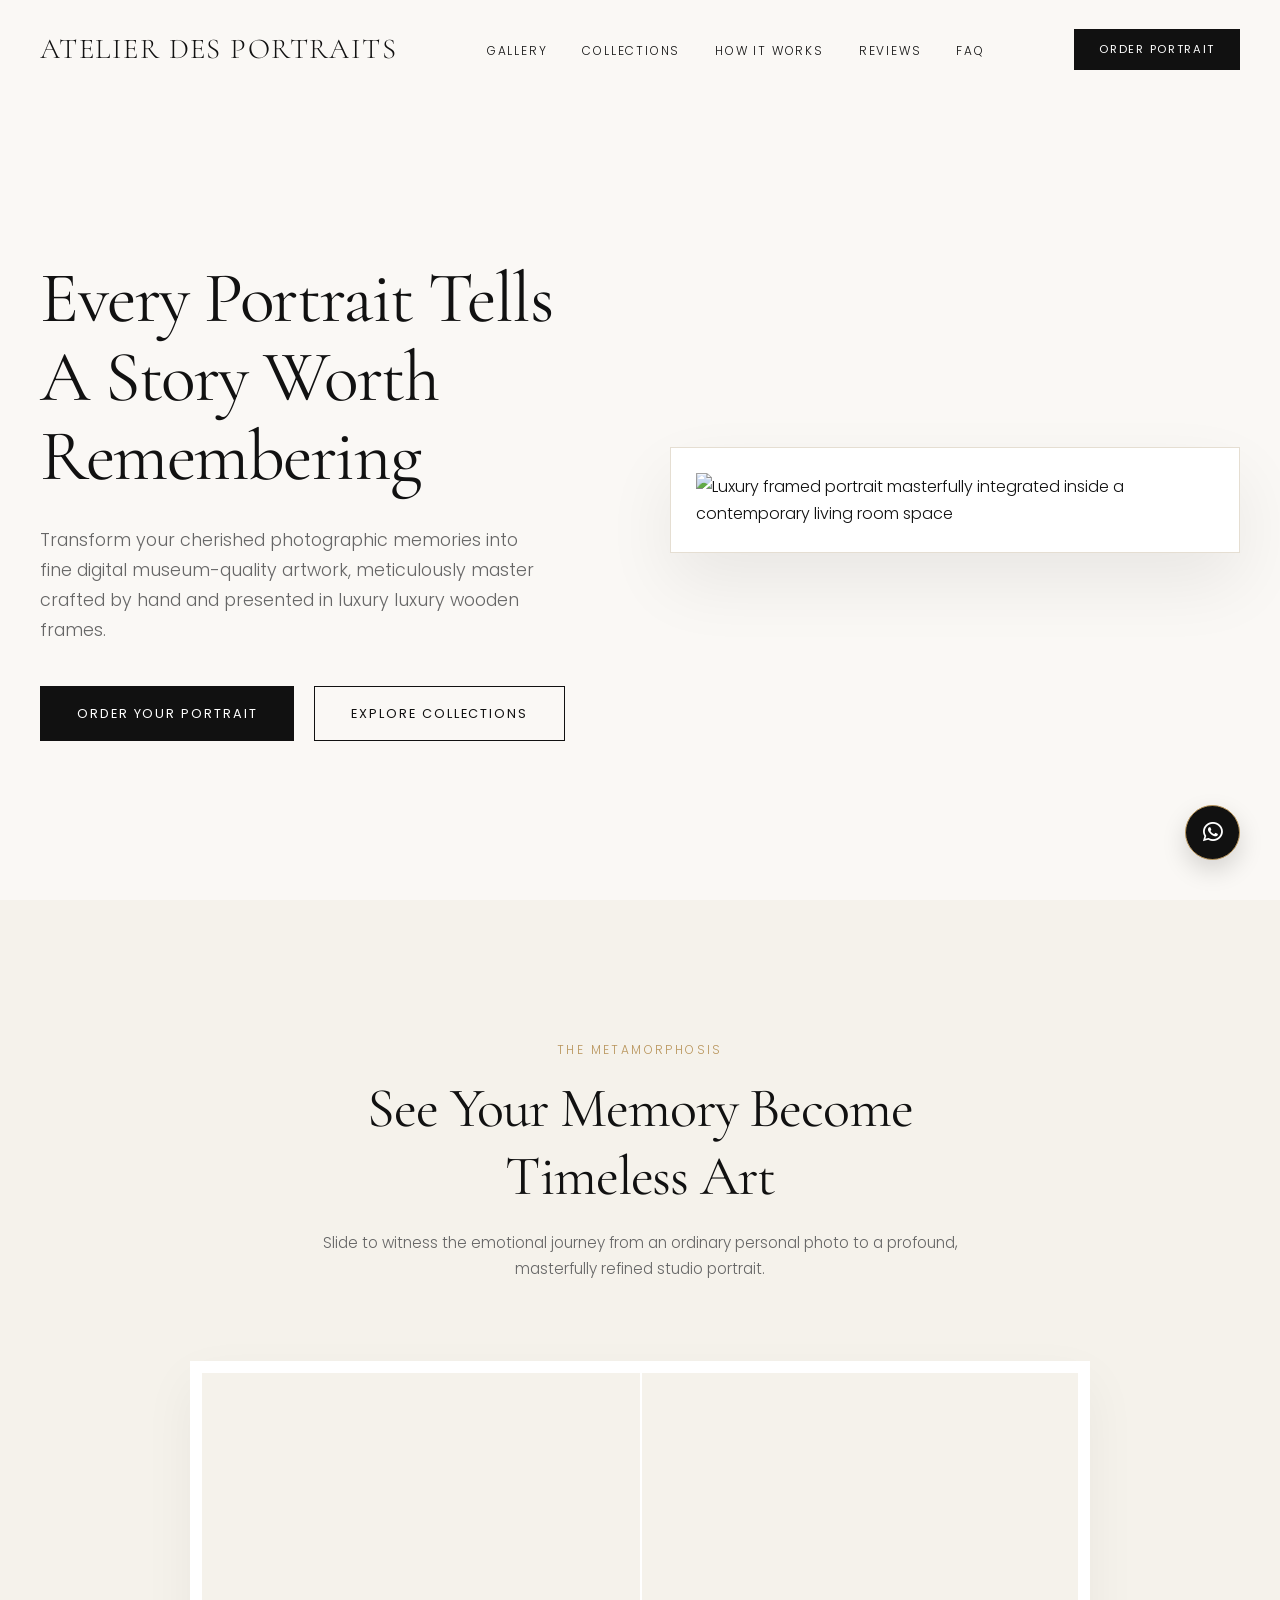
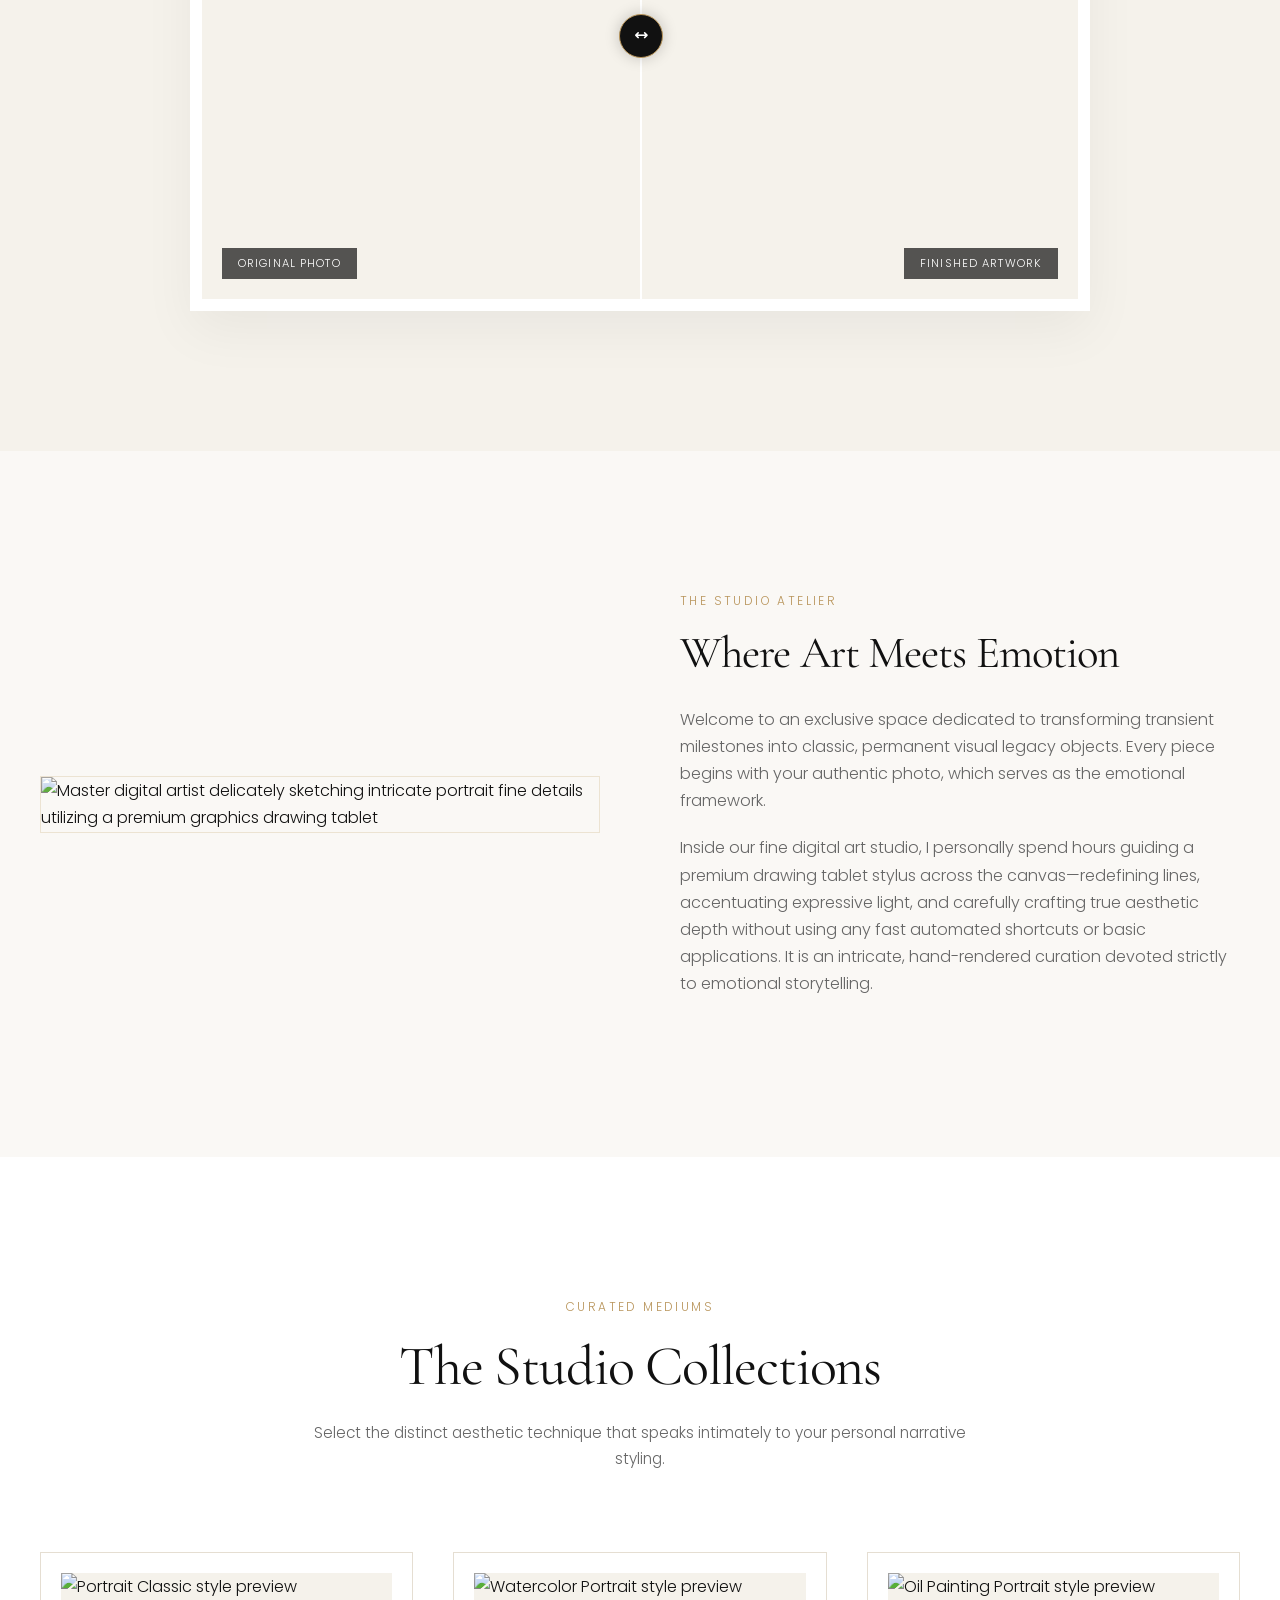
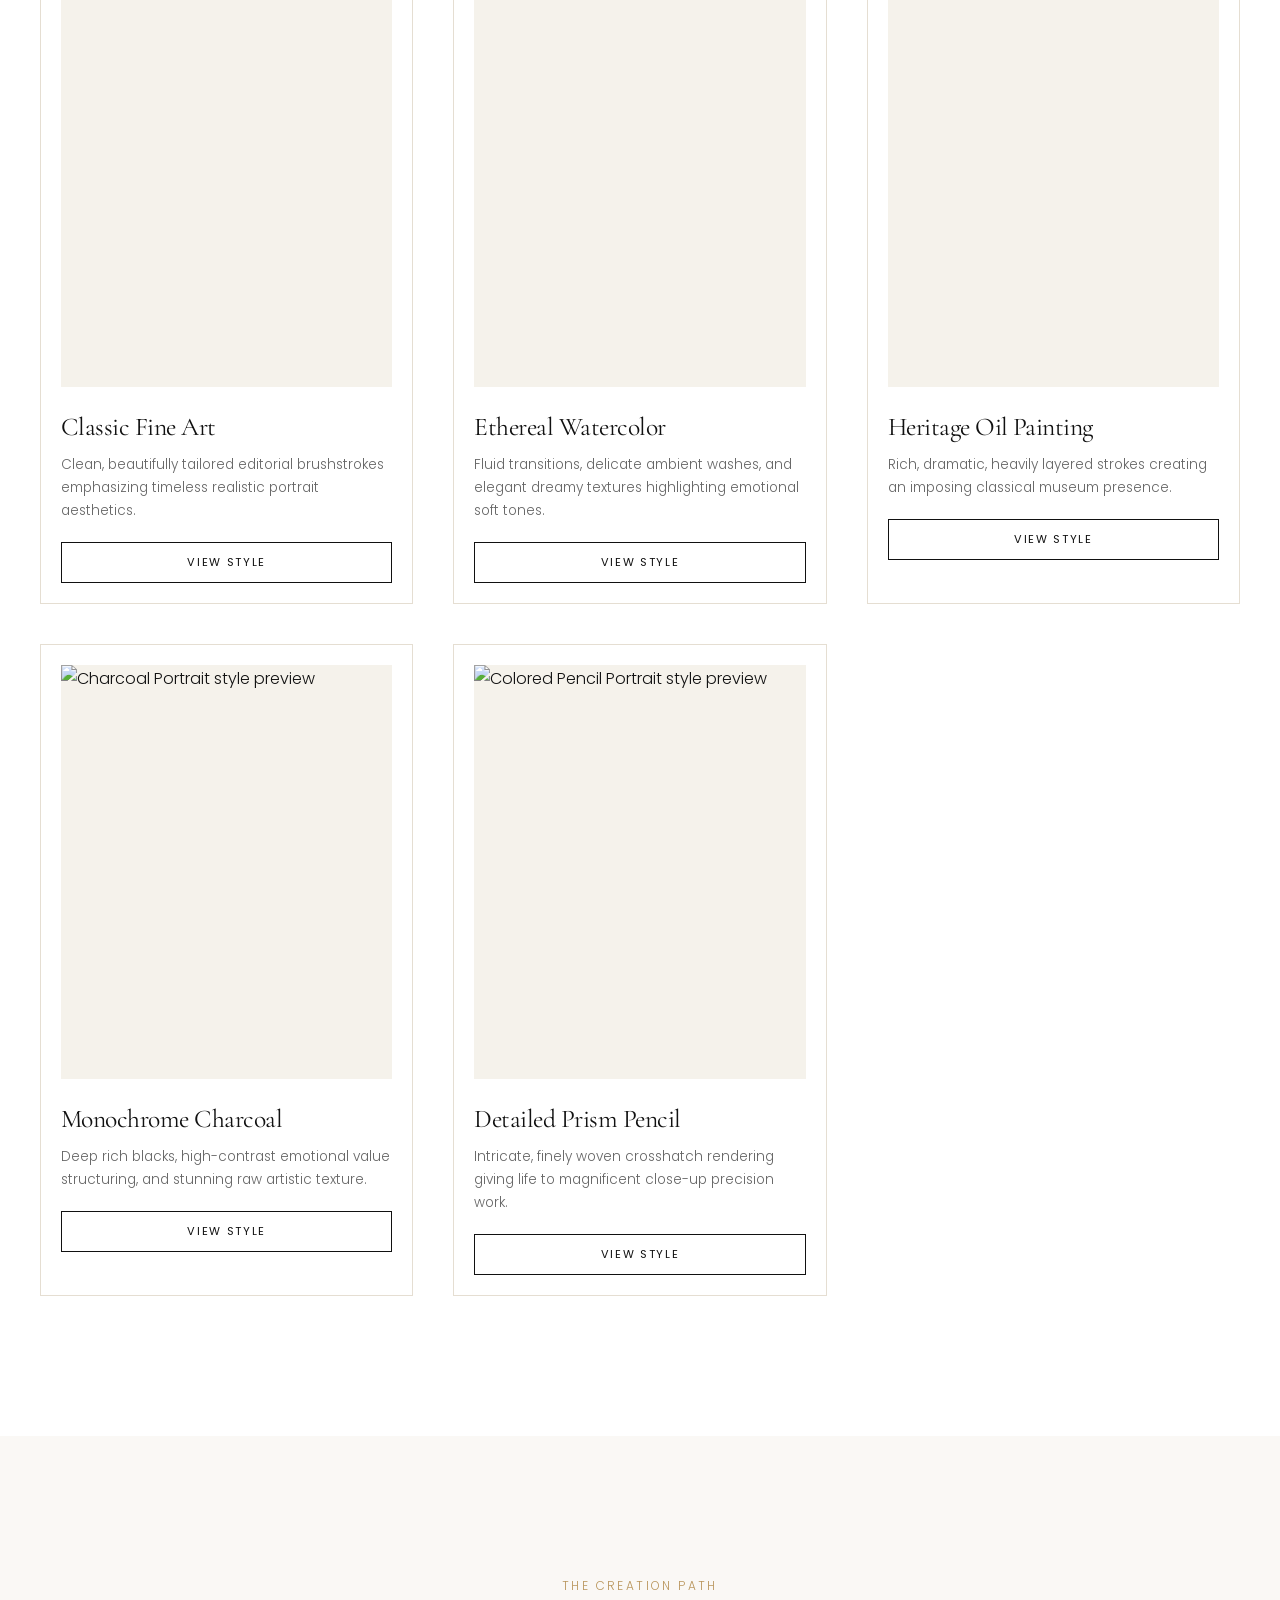
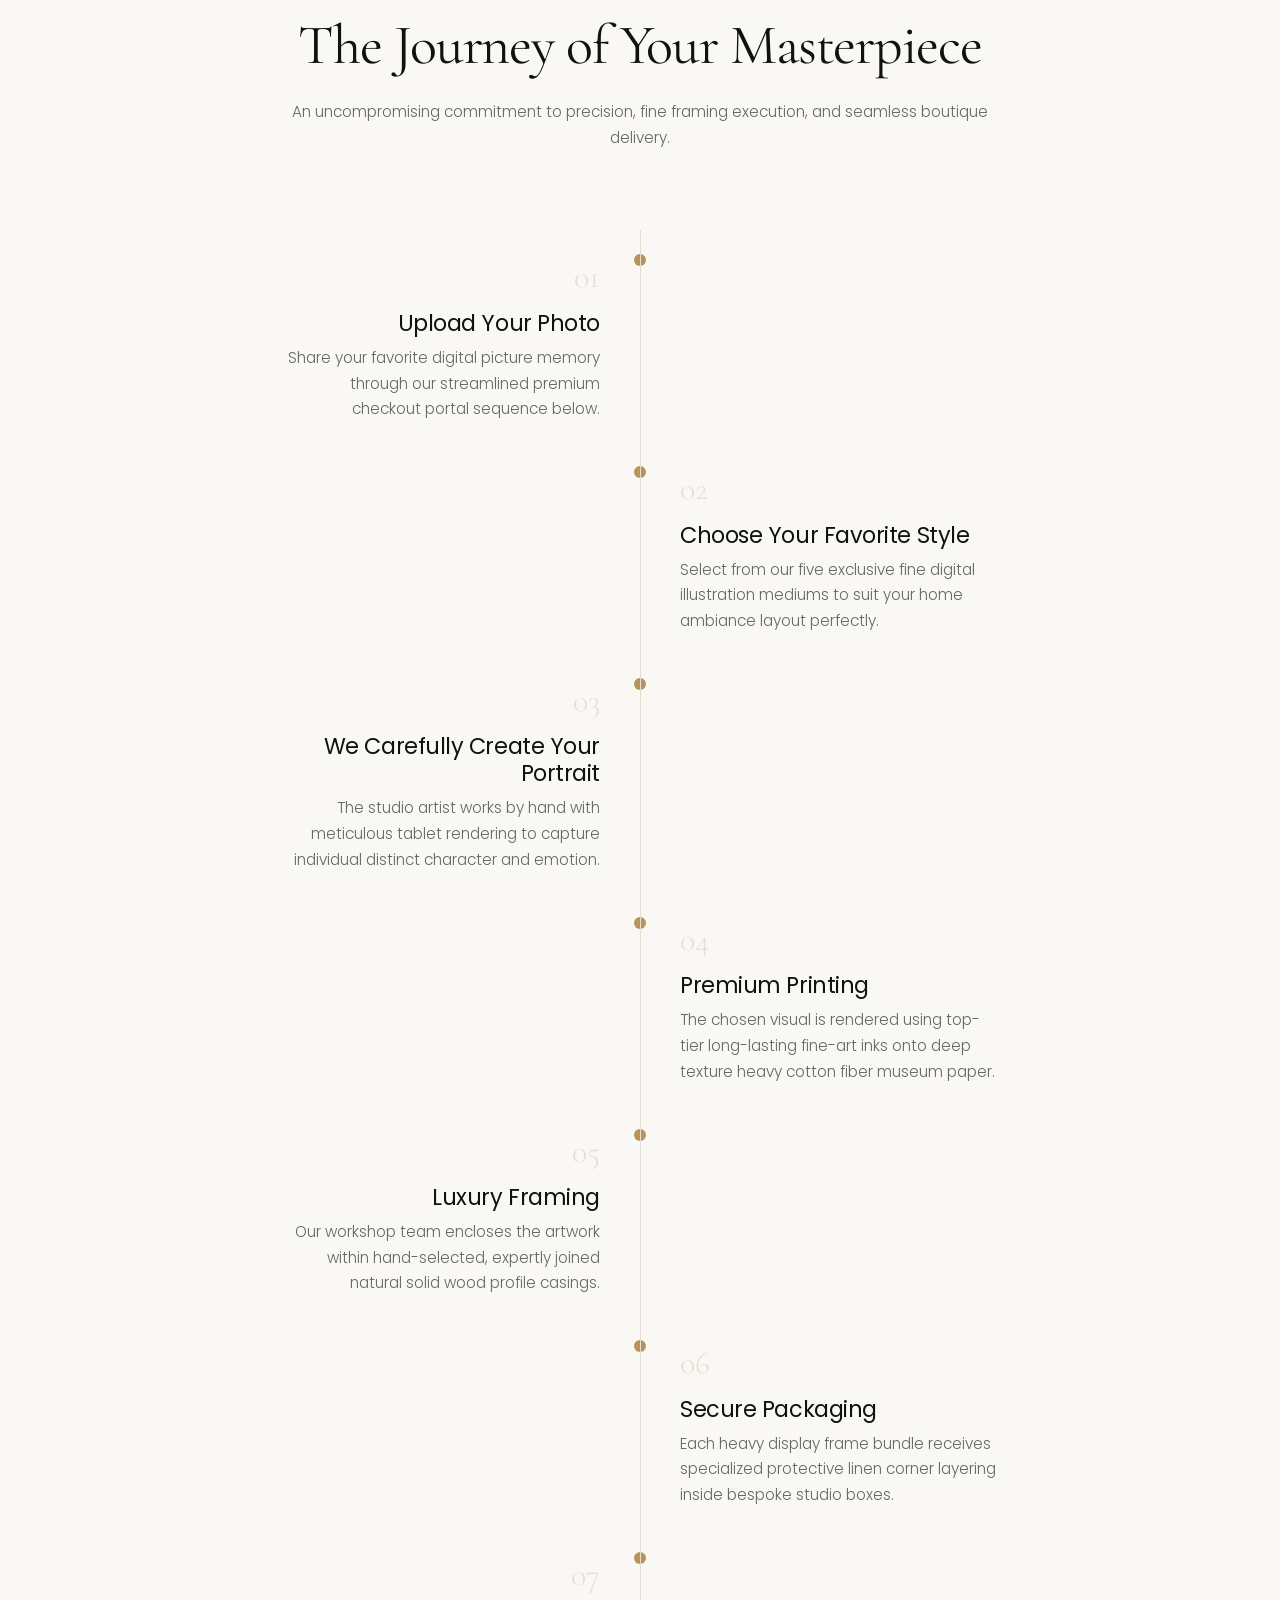
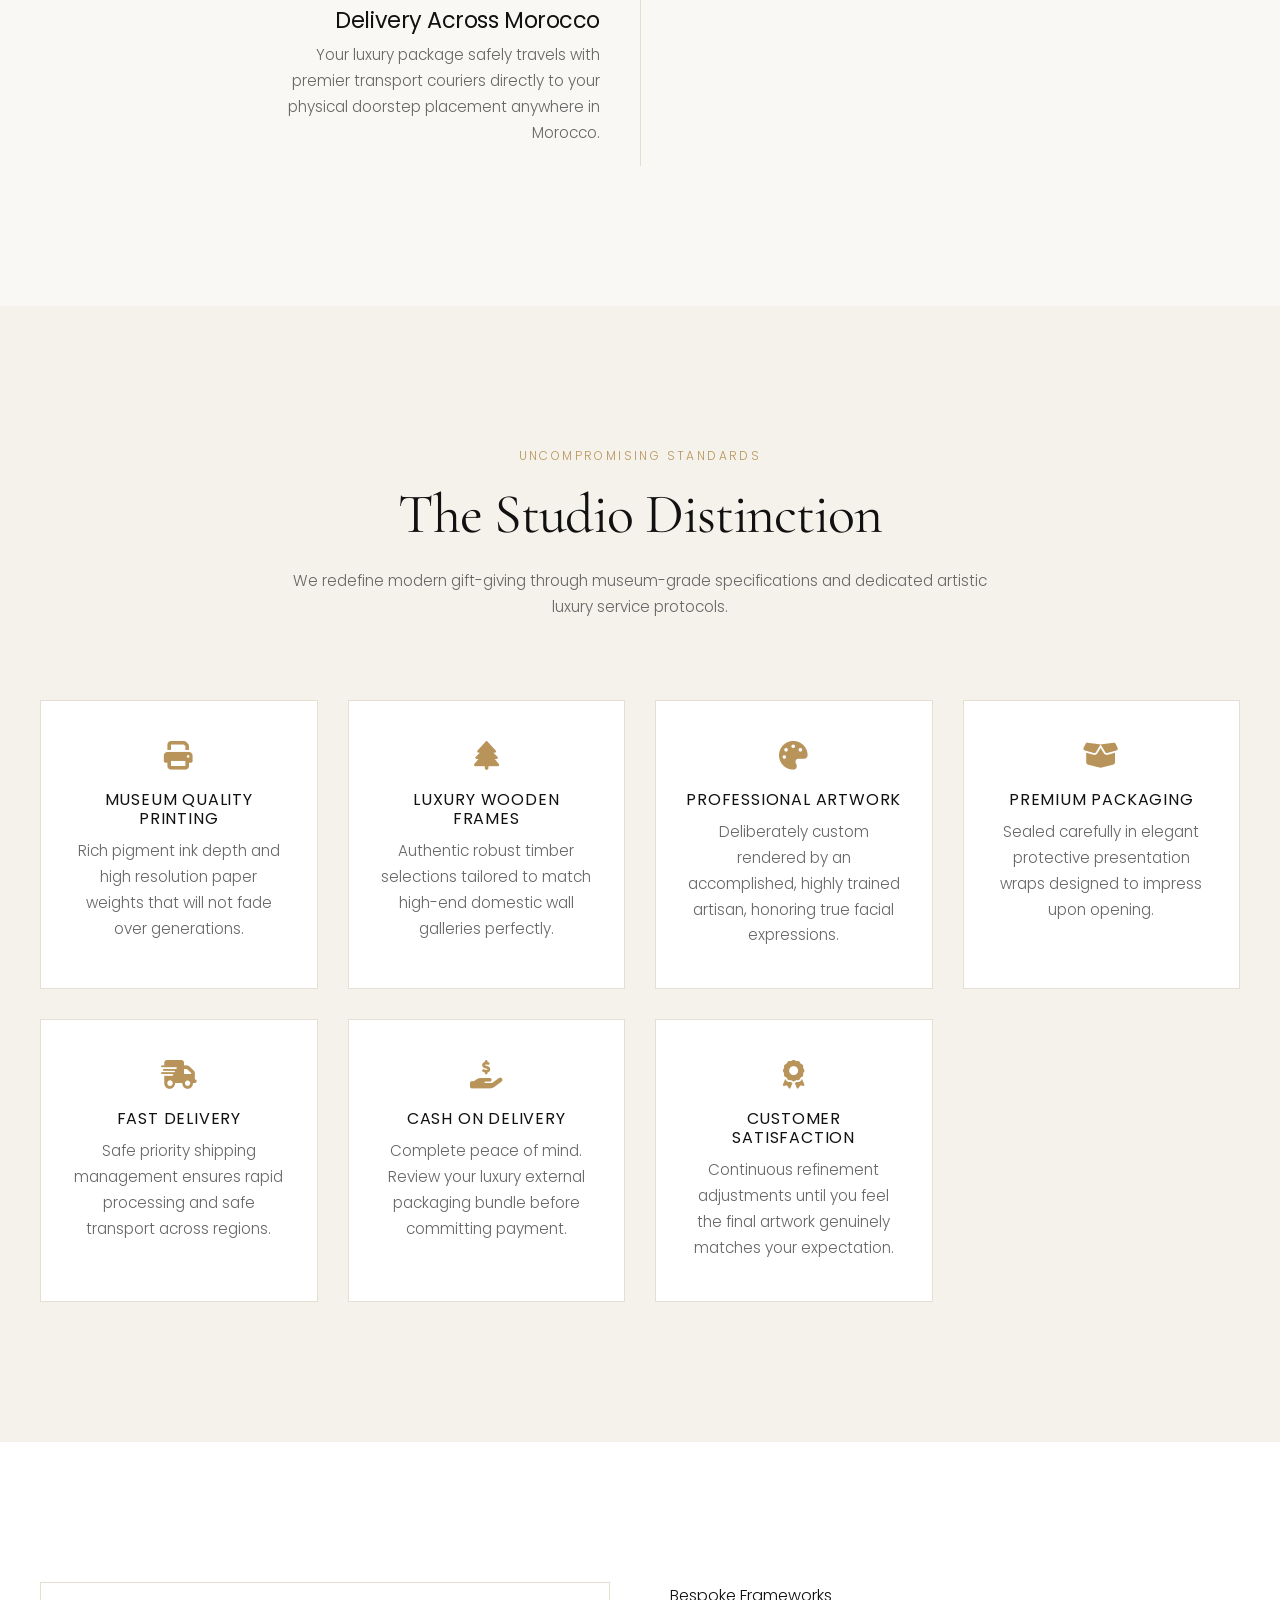
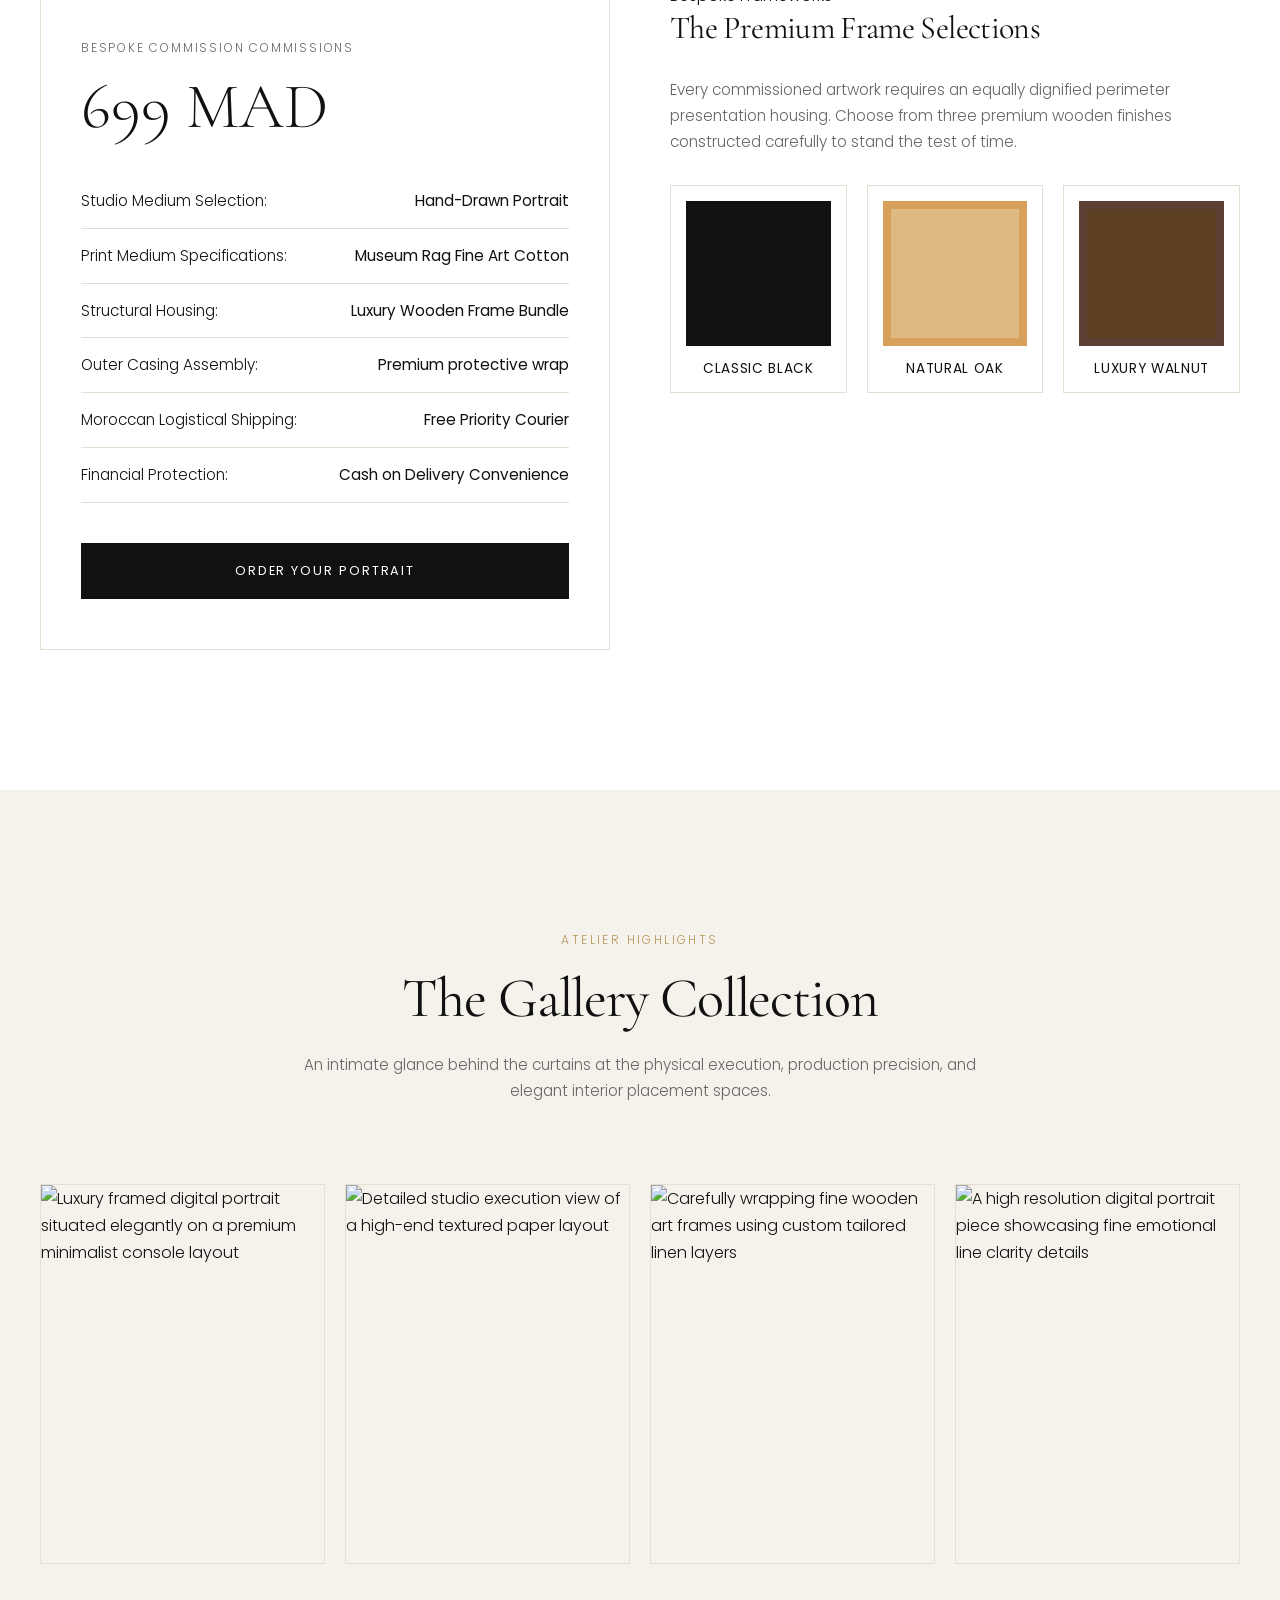
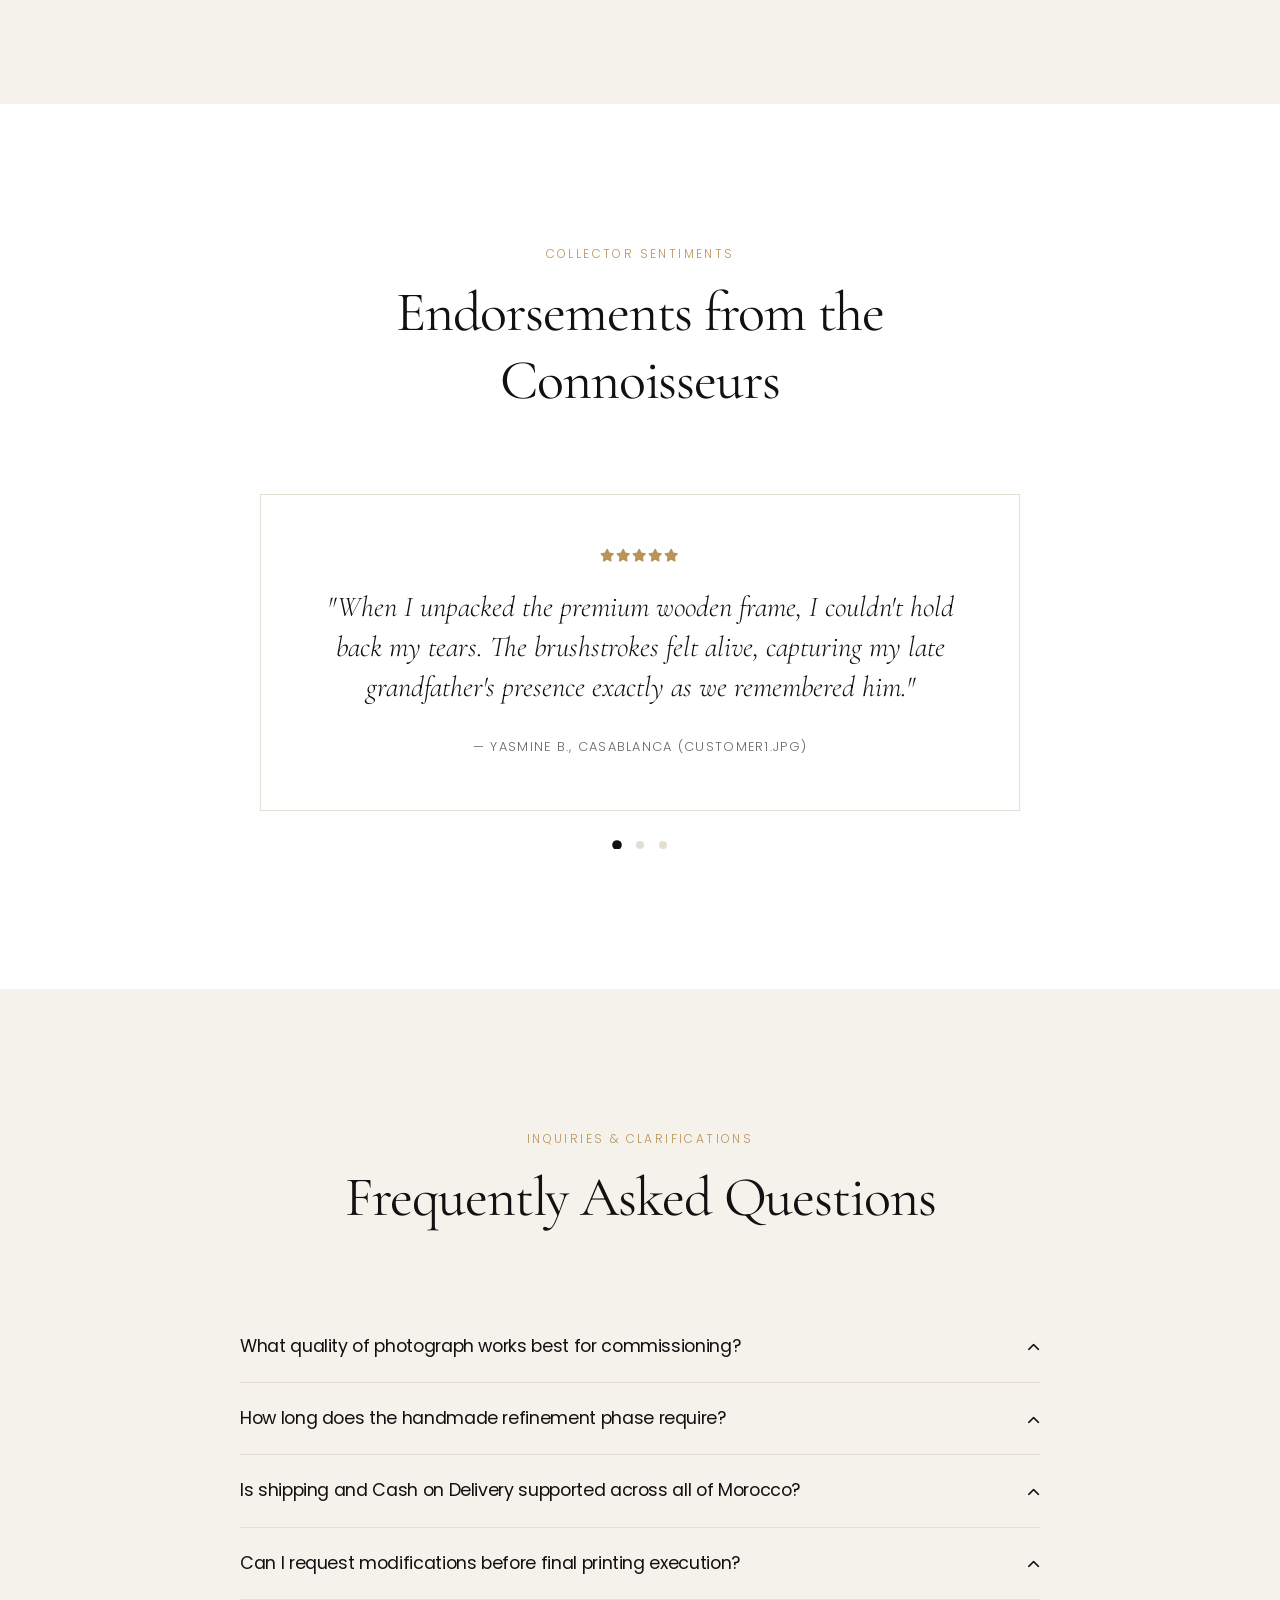
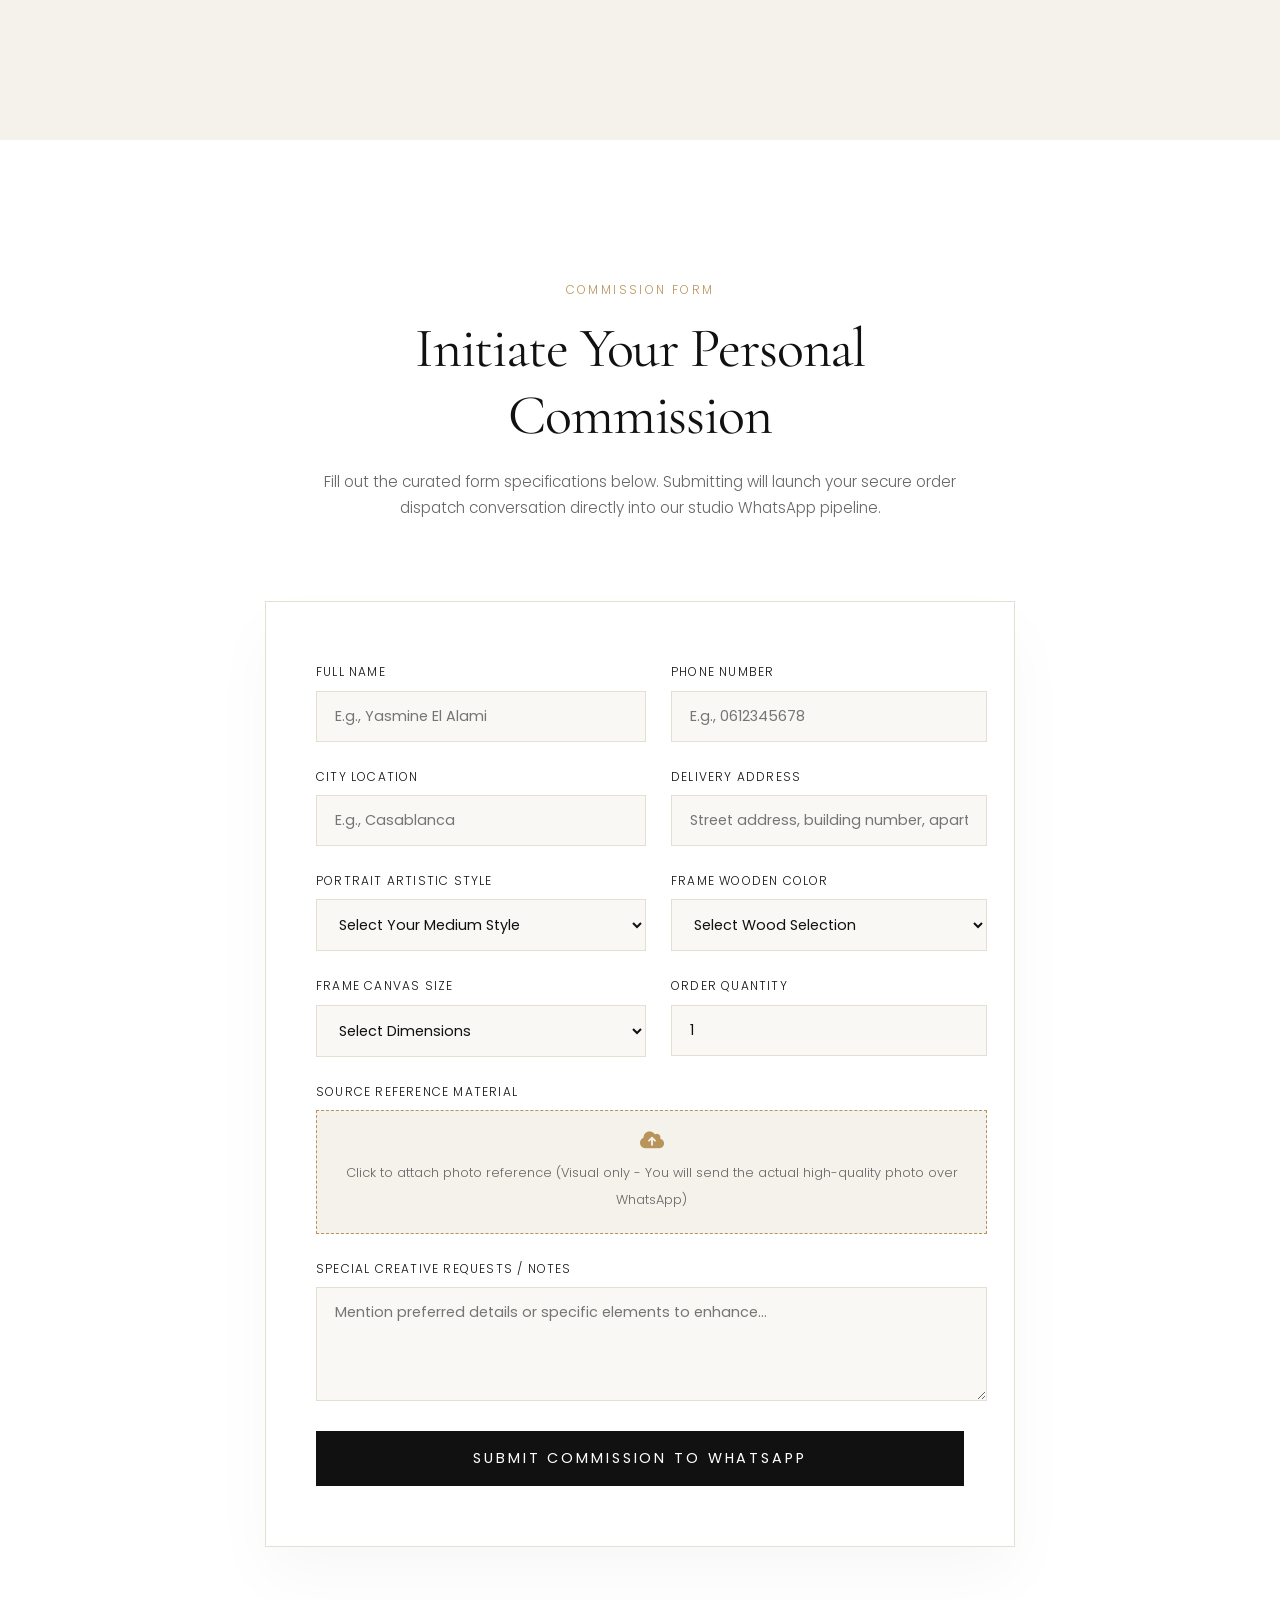
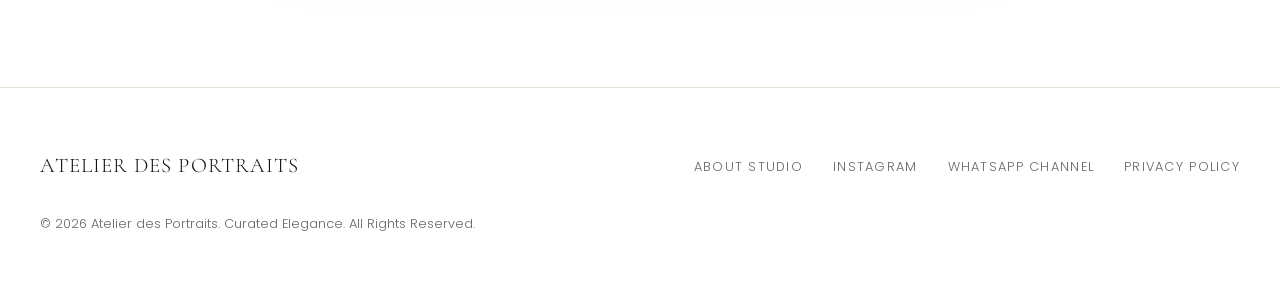
==== commit d7bce6a7: "Rename home7.html to index.html" ====
--- a/index.html
+++ b/index.html
@@ -1,522 +1,1789 @@
-<!DOCTYPE html>
-<html lang="en">
-
-    <head>
-        <meta charset="UTF-8">
-        <meta http-equiv="X-UA-Compatible" content="IE=edge">
-        <meta name="viewport" content="width=device-width, initial-scale=1.0">
-        <title>Libenslauf | Kfz-mechatroniker</title>
-        <!-- add icon link -->
-    <link rel="icon" href="images/name-logo-favicon.svg"
-        type="image/x-icon" />
-        <link rel="stylesheet" href="style.css">
-        <!-- box icon -->
-        <link href='https://unpkg.com/boxicons@2.1.4/css/boxicons.min.css' rel='stylesheet'>
-    </head>
-
-    <body>
-
-
-      
-
-
-        <div class="mobile-message">
-            <div class="message-card">
-              <img src="images/12081.gif" alt="Cart img" class="message-imag" >
-              <h2 class="message-title">
-                Herzlich willkommen!<br>
-                Vielen Dank für Ihr Interesse an meiner persönlichen Website. Diese Seite enthält wichtige und spannende Informationen über meinen beruflichen Werdegang und meine Fähigkeiten, die Sie sicher interessant finden werden.<br><br>
-                Bitte beachten Sie, dass die Website für die Nutzung auf einem Computerbildschirm optimiert ist. Wir laden Sie daher herzlich ein, die Seite über einen Computer zu besuchen, um alle Details optimal zu erkunden.<br><br>
-                Mit freundlichen Grüßen und besten Wünschen.
-            </h2>
-              <a href="https://drive.google.com/uc?export=download&id=1Ggtx-6MnrGk4hHKUKelWnnfVhucUIfzI" target="_blank" class="btn"> Lebenslauf &nbsp; <i class='bx bx-download bx-flip-horizontal' ></i></a>
-              </div>
-              
-        </div>
-
-        <div class="wrapper">
-            <div class="cover cover-left"></div>
-            <div class="cover cover-right"></div>
-
-            <div class="book">
-                <!-- profile page -->
-                <div class="book-page page-left">
-                    <div class="pofile-page">
-                        <img src="images/profil.JPG" alt="BEKKAR"/>
-                        <h1>ABERAHMANE BEKKAR</h1>
-                        <h3>KFZ-Mechatroniker</h3>
-
-                        <div class="social-media">
-                            <a href="https://www.linkedin.com/in/abderahmane-bekkar" target="_blank"><i class='bx bxl-linkedin' ></i></a>
-                     <!--   <a href="#"><i class='bx bxl-twitter' ></i></a>
-                            <a href="#"><i class='bx bxl-facebook'></i></a>
-                            <a href="#"><i class='bx bxl-instagram-alt' ></i></a> -->
-                        </div>
-
-                        <p>Ich heiße Abderahmane Bekkar, lebe in Marokko, bin 24 Jahre alt und habe ein Diplom als Kfz-Mechatroniker abgeschlossen. Meine Leidenschaft für Kfz-Mechatronik motiviert mich, mein Studium in Deutschland fortzusetzen. Ich möchte von einer fortschrittlichen Lernumgebung profitieren, um meine beruflichen Fähigkeiten weiterzuentwickeln und meine Karriere voranzutreiben.</p>
-
-                        <div class="btn-box">
-                            <a href="Lebenslauf_ABDERAHMANE BEKKAR_Kfz-Mechatroniker_Marokko.pdf" target="_blank" class="btn">	 Lebenslauf &nbsp; <i class='bx bx-download bx-flip-horizontal' ></i></a>
-                            <a  id="showPopupButtoncontact" class="button-containercontact">Kontakt</a> 
-                        </div>
-                    </div>
-                </div>
-                
-                <!-- page 1 $ 2 -->
-                <div class="book-page page-right turn" id="turn-1">
-                    <!-- page 1 (work expierence) -->
-                     <div class="page-front">
-                        <h1 class="title">Berufserfahrung</h1>
-
-
-                        <div class="workedu-box">
-                            <div class="workeduc-content">
-                                <span class="year"><i class='bx bxs-calendar' ></i>Juni 2024 – Okt. 2024 </span><span style="font-size: small; color: #006189;">| Tétouan, Marokko</span>
-                                <h3>Fahrzeugprüfer <span style="font-size: 0.9em;">- Dekra Automotive Maroc</span></h3>
-                                <p >Ich habe bei der Firma DEKRA Automotive Maroc als Fahrzeugprüfer gearbeitet. DEKRA ist ein Partner von Renault. Meine Aufgabe war es, Autos zu prüfen und zu bewerten, die Renault kaufen möchte. Zu meinen Tätigkeiten gehörten:</p>
-                               
-                                  <ul class="tiri">
-                                    <li style="line-height: 1.2;"><small>Überprüfung des Kilometerstands des Fahrzeugs.</small></li>
-                                    <li style="line-height: 1.2;"><small>Überprüfung aller Steuergeräte (ECU) und Feststellung der Fehler.</small></li>
-                                    <li style="line-height: 1.2;"><small>Diagnose des mechanischen Zustands des Fahrzeugs.</small></li>
-                                    <li style="line-height: 1.2;"><small>Überprüfung der Lackqualität und Feststellung von Änderungen oder Anpassungen.</small></li>
-                                    <li style="line-height: 1.2;"><small>Überprüfung, ob das Fahrzeug in der Vergangenheit Unfälle hatte, und Sicherstellung der Karosseriesicherheit.</small></li>
-                                  </ul>
-                            </div>
-
-                            <!-- butten video -->
-                            <div class="btn-video">
-                              <button><i class="fa fa-play" ></i>Video ansehen</button>
-                          </div>
-                            <!-- butten video -->
-
-                            <div class="workeduc-content">
-                                <span class="year"><i class='bx bxs-calendar' ></i>Nov. 2023 – Feb. 2024 </span><span style="font-size: 13px; color: #006189;">| Kénitra, Marokko</span>
-                                <h3>Servicetechniker <span style="font-size: 0.9em;">- Renault Group</span></h3>
-                                <p>Ich habe ein Praktikum bei Renault als Servicetechnik gemacht, und meine Tätigkeiten umfassten:</p>
-                            </div>
-                        </div>
-                       
-                        <span class="number-page">1</span>
-
-                        <!-- next button -->
-                        <span class="nextprev-btn" data-page="turn-1">
-                            <i class='bx bx-chevron-right'></i>
-                        </span>
-
-
-                     </div>
-                     
-
-
-                    <!-- page 2 (work expierence) -->
-                    <div class="page-back">
-                        
-                        <div class="workedu-box">
-                            <div class="workeduc-contentrenault ">
-                                
-                                  <ul class="tiri">
-                                    <li style="line-height: 1.2;"><small>Installation aller Autozubehörteile.</small></li>
-                                    <li style="line-height: 1.2;"><small>Montage von Rückfahrkameras und -radaren.</small></li>
-                                    <li style="line-height: 1.2;"><small>Verwendung eines Diagnosetools (Clip). Lesen und Analysieren von Schaltplänen.</small></li>
-                                    <li style="line-height: 1.2;"><small>Ölwechsel des Motors und Austausch des Zahnriemens der Fahrzeug.</small></li>
-                                  </ul>
-                            </div>
-
-                            <div class="workeduc-content">
-                                <span class="year"><i class='bx bxs-calendar' ></i>Aug. 2023 – Okt. 2023 </span><span style="font-size: 13px; color: #006189;">| Kénitra, Marokko</span>
-                                <h3>Qualitätsprüfer <span style="font-size: 0.9em;">- STELLANTIS (Groupe PSA)</span></h3>
-                                <p>Ich habe in der Produktionslinie von Peugeot gearbeitet, und meine Tätigkeiten umfassten:</p>
-                                <ul class="tiri">
-                                    <li style="line-height: 1.2;"><small>Überprüfung der Qualität des äußeren Erscheinungsbildes des Fahrzeugs: Lackqualität, keine Kratzer, Qualität von Glas und Scheinwerfern usw.</small></li>
-                                    <li style="line-height: 1.2;"><small>Überprüfung der Qualität des Innenraums des Fahrzeugs: Kontrolle der Montagegenauigkeit von Teilen wie Sitzen und Türen, keine Kratzer, Prüfung aller elektronischen Systeme, Sicherstellung der Anwesenheit von Sicherheitsgurten und Airbags usw.</small></li>
-                                    <li style="line-height: 1.2;"><small>Überwachung der Flüssigkeitsstände wie Kühlmittel, Bremsflüssigkeit und Motoröl. Prüfung des Lenkungssystems und des Fahrwerks des Fahrzeugs.</small></li>
-                                    <li style="line-height: 1.2;"><small>Schließlich wird das Fahrzeug auf der Teststrecke gefahren, um sicherzustellen, dass alles ordnungsgemäß funktioniert.</small></li>
-                                  </ul>
-                                  
-                            </div>
-                            <!--STELLANTIS زر عرض الصور -->
-                            <div class="button-container">
-                                <button id="showPopupButton">Bilder bei STELLANTIS</button>
-                              </div>
-                              <!--STELLANTIS زر عرض الصور -->
-                        </div>
-
-                        <span class="number-page">2</span>
-
-                        <!-- prev button -->
-                        <span class="nextprev-btn back" data-page="turn-1">
-                            <i class='bx bx-chevron-left' ></i>
-                        </span>
-
-                    </div>
-                </div>
-
-                <!-- page 3 $ 4 -->
-                <div class="book-page page-right turn" id="turn-2">
-                    <!-- page 3 (work expierence) -->
-                  <div class="page-front">
-                    
-                    <div class="workedu-box">
-                        <div class="workeduc-content">
-                            <span class="year"><i class='bx bxs-calendar' ></i>März 2023 - April 2023 </span><span style="font-size: 13px; color: #006189;">| Khouribga, Marokko</span>
-
-                            <h3>Schülerpraktikum  <span style="font-size: 0.9em;">- OCP (in der SOTREG-Wartungsabteilung)</span></h3>
-                            <p">SOTREG ist ein Teil von OCP und kümmert sich um den Transport der Arbeiter. Ich habe ein Praktikum in der Werkstatt für Busse gemacht und viele Fähigkeiten bei SOTREG erlernt.</p>
-                           
-                              <ul class="tiri">
-                                <li style="line-height: 1.2;"><small>Kenntnisse in der regelmäßigen Wartung von Busmotoren.</small></li>
-                                <li style="line-height: 1.2;"><small>Kenntnisse im Reparieren von Busgetrieben.</small></li>
-                                <li style="line-height: 1.2;"><small>Kenntnisse in der regelmäßigen Wartung des Druckluftbremssystems von Bussen.</small></li>
-                              </ul>
-                        </div>
-
-                        <!-- OCP زر عرض الصور -->
-                        <div class="button-containerocp">
-                          <button id="showPopupButtonocp">Bilder bei OCP</button>
-                        </div>
-                        <!-- OCP زر عرض الصور -->
-
-                        <div class="workeduc-content">
-                            <span class="year"><i class='bx bxs-calendar' ></i>März 2021 - Juni 2021 </span><span style="font-size: 13px; color: #006189;">| Ben Ahmed, Marokko</span>
-                            <h3>Beobachtungspraktikum <span style="font-size: 0.9em;">- kleine Mechanikerwerkstatt</span></h3>
-                            <p>Ziel war es, sich mit dem Bereich vertraut zu machen, um sich anzupassen und gut integriert zu werden.</p>
-                           
-                        </div>
-                        <!-- garage زر عرض الصور -->
-                        <div class="button-containergarage">
-                          <button id="showPopupButtongarage">Bilder in der Autowerkstatt</button>
-                        </div>
-                        <!-- garage زر عرض الصور -->
-                    </div>
-
-                    <span class="number-page">3</span>
-
-                        <!-- next button -->
-                        <span class="nextprev-btn" data-page="turn-2">
-                            <i class='bx bx-chevron-right'></i>
-                        </span>
-
-                  </div>
-
-                <!-- page 4 (Bildungsweg) -->
-                  <div class="page-back">
-                    <h1 class="title">Bildungsweg</h1>
-                    <div class="workedu-box">
-                        <div class="workeduc-content">
-                          <span class="year"><i class='bx bxs-calendar' ></i>Juli 2023 - Aug. 2023 </span><span style="font-size: 13px; color: #006189;">| Kénitra, Marokko</span>
-                            <h3>IFMIAK <span style="font-size: 0.9em;">- Zertifikat für Qualitätskontrolle, unterstützt von PCAM.</span></h3>
-                            <p>- Das IFMIAK ist ein öffentliches, vom marokkanischen Staat akkreditiertes Institut in Kenitra, Marokko.<br>- PCAM: PEUGEOT CITROEN AUTOMOBILES MAROKKO.</p>
-                           
-                        </div>
-
-                        <!-- ifmia زر عرض الصور -->
-                        <div class="button-containerifmia">
-                          <button id="showPopupButtonifmia">Bilder bei IFMIA</button>
-                        </div><br>
-                        <!-- ifmia زر عرض الصور -->
-
-                        <div class="workeduc-content">
-                          <span class="year"><i class='bx bxs-calendar' ></i>Okt. 2021 - Juli 2023 </span><span style="font-size: 13px; color: #006189;">| Khouribga, Marokko.</span>
-                            <h3>ISTA <span style="font-size: 0.9em;">- Gesellenbrief als Kfz-Mechatroniker.</span></h3>
-                            <p>- ISTA: Spezialisiertes Institut für Angewandte Technologie. (ISTA ist ein öffentliches Institut, das vom marokkanischen Staat akkreditiert ist.)</p>
-                           
-                        </div>
-
-                        <!-- ista زر عرض الصور -->
-                        <div class="button-containerista">
-                          <button id="showPopupButtonista">Bilder bei ISTA</button>
-                        </div>
-                        <!-- ista زر عرض الصور -->
-
-                    </div>
-                    
-                    <span class="number-page">4</span>
-
-                         <!-- prev button -->
-                         <span class="nextprev-btn back" data-page="turn-2">
-                          <i class='bx bx-chevron-left' ></i>
-                      </span>
-                  </div>
-                </div>
-                 
-
-                <!-- page 5 $ 6 -->
-                <div class="book-page page-right turn" id="turn-3">
-                  <!-- page 5 (Bildungsweg) -->
-                   <div class="page-front">
-                    <div class="workedu-box">
-                      <div class="workeduc-content">
-                          <span class="year"><i class='bx bxs-calendar' ></i>2019 - 2020 </span><span style="font-size: 13px; color: #006189;">| Ben Ahmed, Marokko</span>
-
-                          <h3>Gymnasium BAJJA <span style="font-size: 0.9em;">- Abitur in Biologie und Geowissenschaften</span></h3>
-                          <p">Ich habe in meinem Studium gute Noten erzielt, die Ergebnisse sind wie folgt:</p>
-                         
-                            <ul class="tiri">
-                              <h5>Noten im gesamten Jahr:</h5>
-                              <li style="line-height: 1.2;"><small>Mathematik: 18,38</small></li>
-                              <li style="line-height: 1.2;"><small>Physik: 18,55</small></li>
-                            </ul>
-
-                      </div>
-
-                      <div class="workeduc-content">
-                          <span class="year"><i class='bx bxs-calendar' ></i>2018 </span><span style="font-size: 13px; color: #006189;">| Ben Ahmed, Marokko</span>
-                          <h3>Führerschein der Klasse B </h3>
-                          <p>Ich beherrsche das Fahren von Autos gut und liebe lange Fahrten.</p>
-                         
-                      </div>
-                  </div>
-                  <span class="number-page">5</span>
-
-                        <!-- next button -->
-                        <span class="nextprev-btn" data-page="turn-3">
-                            <i class='bx bx-chevron-right'></i>
-                        </span>
-                   </div>
-
-                   
-
-                  <!-- page 6 (Kenntnisse - Hobbys) -->
-                  <div class="page-back">
-                    <h1 class="title">Kenntnisse & Hobbys</h1>
-                    <div class="workedu-box">
-                      <div class="workeduc-content">
-                          <h5><span style="font-size: 25px; color: #00abf0;"><i class='bx bxs-brain' ></i> Kenntnisse :</span></h5>
-
-                          <ul class="tiri">
-                            <li style="line-height: 1.2;"><small>Fähigkeit, im Team zu arbeiten.</small></li>
-                            <li style="line-height: 1.2;"><small>Gute Handhabung von Werkzeuge und Ausstattungen in Kfz-Werkstätten.</small></li>
-                            <li style="line-height: 1.2;"><small>Erfahrung im Umgang mit Diagnosewerkzeugen wie (Lanch / Delphi-Autocom / Clip) zum Lesen und Analysieren von Schaltplänen.</small></li>
-                            <li style="line-height: 1.2;"><small>Fähigkeiten in der Inspektion und Analyse von mechanischen und elektronischen Problemen von Fahrzeugen.</small></li>
-                            <li style="line-height: 1.2;"><small>Tiefes Wissen über Lackqualität, Montage von Rückfahrkameras und -radaren.</small></li>
-                          </ul>
-
-                      </div>
-
-                      <div class="workeduc-content">
-                        <h5><span style="font-size: 25px; color: #00abf0;"><i class='bx bxs-car'></i> Hobbys :</span></h5>
-
-                        <ul class="tiri">
-                          <li style="line-height: 1.2;"><small>Morgendliches Meditieren.</small></li>
-                          <li style="line-height: 1.2;"><small>Sport (Laufen und Street Workout).</small></li>
-                          <li style="line-height: 1.2;"><small>Reparatur von elektronischen Geräten und handwerkliche Tätigkeiten.</small></li>
-                          <li style="line-height: 1.2;"><small>Reisen (Besuch von Bergen und Genießen der Natur).</small></li>
-                          <li style="line-height: 1.2;"><small>Webseiten programmieren (für mich selbst).</small></li>
-                        </ul>
-                         
-                      </div>
-                  </div>
-                    
-                        <!-- الزر الذي يفتح النافذة المنبثقة 
-                    <button class="open-popuppost-btn" onclick="openPopuppost()">عرض الفيديوهات</button>  -->
-                    
-
-                    <span class="number-page">6</span>
-
-                         <!-- prev button -->
-                         <span class="nextprev-btn back" data-page="turn-3">
-                          <i class='bx bx-chevron-left' ></i>
-                      </span>
-
-
-                      <a  class="back-profile">
-                        <p>Profil</p>
-                        <i class='bx bxs-user'></i>
-                      </a>
-                   </div>
-                </div>
-            </div>
-        </div>
-
-
-
-        <!-- STELLANTIS زر عرض الصور -->
-        <div class="popup" id="popup">
-            <span class="close-btn" id="closePopupButton">&times;</span>
-      
-            <div class="popup-content">
-              <img id="popupImage" src="images/psa-1.webp" alt="صورة" />
-      
-              <div class="popup-buttons">
-                <button id="prevButton">Vorheriges Bild</button>
-                <button id="nextButton">Nächstes Bild</button>
-              </div>
-            </div>
-          </div>
-          <!--STELLANTIS زر عرض الصور -->
-
-
-
-
-          <!-- OCP زر عرض الصور -->
-        <div class="popupocp" id="popupocp">
-          <span class="close-btnocp" id="closePopupButtonocp">&times;</span>
-    
-          <div class="popup-contentocp">
-            <img id="popupImageocp" src="images/ocp-1.webp" alt="صورة" />
-    
-            <div class="popup-buttonsocp">
-              <button id="prevButtonocp">Vorheriges Bild</button>
-              <button id="nextButtonocp">Nächstes Bild</button>
-            </div>
-          </div>
-        </div>
-        <!-- OCP زر عرض الصور -->
-
-
-        <!-- garage زر عرض الصور -->
-        <div class="popupgarage" id="popupgarage">
-          <span class="close-btngarage" id="closePopupButtongarage">&times;</span>
-    
-          <div class="popup-contentgarage">
-            <img id="popupImagegarage" src="images/werkstatt-1.webp" alt="صورة" />
-    
-            <div class="popup-buttonsgarage">
-              <button id="prevButtongarage">Vorheriges Bild</button>
-              <button id="nextButtongarage">Nächstes Bild</button>
-            </div>
-          </div>
-        </div>
-        <!-- garage زر عرض الصور -->
-
-
-
-        <!-- ifmia زر عرض الصور -->
-        <div class="popupifmia" id="popupifmia">
-          <span class="close-btnifmia" id="closePopupButtonifmia">&times;</span>
-    
-          <div class="popup-contentifmia">
-            <img id="popupImageifmia" src="images/ifmia-1.webp" alt="صورة" />
-    
-            <div class="popup-buttonsifmia">
-              <button id="prevButtonifmia">Vorheriges Bild</button>
-              <button id="nextButtonifmia">Nächstes Bild</button>
-            </div>
-          </div>
-        </div>
-        <!-- ifmia زر عرض الصور -->
-
-
-
-        <!-- ista زر عرض الصور -->
-        <div class="popupista" id="popupista">
-          <span class="close-btnista" id="closePopupButtonista">&times;</span>
-    
-          <div class="popup-contentista">
-            <img id="popupImageista" src="images/ista.webp" alt="صورة" />
-    
-            <div class="popup-buttonsista">
-              <!--<button id="prevButtonista">Vorheriges Bild</button>
-              <button id="nextButtonista">Nächstes Bild</button>-->
-            </div>
-          </div>
-        </div>
-        <!-- ista زر عرض الصور -->
-
-
-<!-- butten video DEKRA -->
-<div class="trailer">
-  <iframe id="videoFrame" width="992" height="656" src="https://www.youtube.com/embed/xUKCTPGmZpY?enablejsapi=1" title="YouTube video player" frameborder="0" allow="accelerometer; autoplay; clipboard-write; encrypted-media; gyroscope; picture-in-picture; web-share" allowfullscreen></iframe>
-  <span class="close">&times;</span>
-</div>
-<!-- butten video DEKRA -->
-
-
-
- 
-
-
-<!-- contact زر عرض الصور -->
-<div class="popupcontact" id="popupcontact">
-  <span class="close-btncontact" id="closePopupButtoncontact">&times;</span>
-
-  <div class="container">
-    <div class="form">
-      <div class="contact-info">
-        <h3 class="titlecontact">Ihre Empfehlung ist ein Teil meines Erfolgs</h3>
-        <p class="text">
-          Vielen Dank, dass Sie meine Webseite besuchen. Wenn Sie Tipps oder Vorschläge haben, die mir helfen können, meine Chancen auf einen Ausbildungsplatz als Kfz-Mechatroniker zu verbessern, teilen Sie diese bitte über das Formular nebenan mit. Vielen Dank für Ihre Unterstützung!
-        </p>
-
-        <div class="info">
-          <div class="information">
-            <img src="images/location.png" class="icon" alt="" />
-            <p>Ben Ahmed, Marokko</p>
-          </div>
-          <div class="information">
-            <img src="images/email.png" class="icon" alt="" />
-            <p>abderahmanebekkar@yahoo.com</p>
-          </div>
-          <div class="information">
-            <img src="images/phone.png" class="icon" alt="" />
-            <p>+212 658915881</p>
-          </div>
-        </div>
-
-        <!--<div class="social-mediacontact">
-          <p>Connect with us :</p>
-          <div class="social-icons">
-            <a href="#">
-              <i class="fab fa-facebook-f"></i>
-              <i class='bx bxl-linkedin' ></i>
-            </a>
-            <a href="#">
-              <i class="fab fa-twitter"></i>
-              <i class='bx bxl-twitter' ></i>
-            </a>
-             <a href="#">
-              <i class="fab fa-instagram"></i>
-              <i class='bx bxl-twitter' ></i>
-            </a>
-            <a href="https://www.linkedin.com/in/abderahmane-bekkar-aa6186225?utm_source=share&utm_campaign=share_via&utm_content=profile&utm_medium=android_app">
-              <i class="fab fa-linkedin-in"></i>
-              <i class='bx bxl-linkedin' ></i>
-            </a>
-          </div>
-        </div>-->
-      </div>
-
-      <div class="contact-form">
-        <span class="circle one"></span>
-        <span class="circle two"></span>
-
-        <form id="login-form" method="post" action="https://professeur64.github.io/portcv" autocomplete="off">
-          <h3 class="titlecontact">Kontaktieren Sie mich</h3>
-          <div class="input-container">
-            <input id="name" type="text" name="name" class="input" />
-            <label for="">Name</label>
-            <span>Name</span>
-          </div>
-          <div class="input-container">
-            <input id="email" type="email" name="email" class="input" />
-            <label for="">Email</label>
-            <span>Email</span>
-          </div>
-          <!--<div class="input-container">
-            <input type="text" name="subject" class="input" />
-            <label for="">Subject</label>
-            <span>Subject</span>
-          </div>-->
-          <div class="input-container textarea">
-            <textarea id="message" name="message" class="input"></textarea>
-            <label for="">Nachricht</label>
-            <span>Nachricht</span>
-          </div>
-          <input type="hidden" name="Created" value="x-sheetmonkey-current-date-time" />
-          <input type="submit" value="Senden" class="btncontact" />
-        </form>
-      </div>
-    </div>
-  </div>
-
-</div>
-<!--contact زر عرض الصور -->
-
-
-        <script src="script.js"> </script>
-        <script src="https://unpkg.com/axios@1.6.7/dist/axios.min.js"></script>
-
-
-    </body>
-</html>+<!DOCTYPE html>
+<html lang="en">
+<head>
+    <meta charset="UTF-8">
+    <meta name="viewport" content="width=device-width, initial-scale=1.0">
+    <title>Atelier des Portraits | Luxury Digital Portrait Studio</title>
+    
+    <link rel="preconnect" href="https://fonts.googleapis.com">
+    <link rel="preconnect" href="https://fonts.gstatic.com" crossorigin>
+    <link href="https://fonts.googleapis.com/css2?family=Cormorant+Garamond:ital,wght@0,300;0,400;0,500;1,400&family=Poppins:wght@300;400;500;600&display=swap" rel="stylesheet">
+    
+    <link rel="stylesheet" href="https://cdnjs.cloudflare.com/ajax/libs/font-awesome/6.4.0/css/all.min.css">
+
+    <style>
+        /* --- DESIGN SYSTEM & CSS VARIABLES --- */
+        :root {
+            --bg-color: #FAF8F5;
+            --primary-color: #111111;
+            --secondary-color: #F5F2EB;
+            --accent-gold: #B8945A;
+            --border-color: #E5DED2;
+            --text-muted: #666666;
+            
+            --font-title: 'Cormorant Garamond', serif;
+            --font-body: 'Poppins', sans-serif;
+            
+            --transition-smooth: all 0.6s cubic-bezier(0.16, 1, 0.3, 1);
+            --transition-slow: all 0.8s cubic-bezier(0.16, 1, 0.3, 1);
+        }
+
+        /* --- RESET & BASE STYLES --- */
+        * {
+            box-sizing: border-box;
+            margin: 0;
+            padding: 0;
+        }
+
+        html {
+            scroll-behavior: smooth;
+            font-size: 16px;
+        }
+
+        body {
+            background-color: var(--bg-color);
+            color: var(--primary-color);
+            font-family: var(--font-body);
+            font-weight: 300;
+            line-height: 1.7;
+            overflow-x: hidden;
+            -webkit-font-smoothing: antialiased;
+        }
+
+        /* --- TYPOGRAPHY --- */
+        h1, h2, h3, h4 {
+            font-family: var(--font-title);
+            font-weight: 400;
+            line-height: 1.2;
+            letter-spacing: -0.02em;
+        }
+
+        p {
+            color: var(--text-muted);
+            font-size: 0.95rem;
+        }
+
+        a {
+            color: inherit;
+            text-decoration: none;
+            transition: var(--transition-smooth);
+        }
+
+        /* --- REUSABLE UTILITIES --- */
+        .container {
+            max-width: 1300px;
+            margin: 0 auto;
+            padding: 0 40px;
+        }
+
+        @media (max-width: 768px) {
+            .container { padding: 0 20px; }
+        }
+
+        .section-padding {
+            padding: 140px 0;
+        }
+
+        @media (max-width: 768px) {
+            .section-padding { padding: 80px 0; }
+        }
+
+        .text-center { text-align: center; }
+        
+        .section-header {
+            max-width: 700px;
+            margin: 0 auto 80px auto;
+        }
+
+        .section-header .subtitle {
+            font-family: var(--font-body);
+            font-size: 0.75rem;
+            text-transform: uppercase;
+            letter-spacing: 0.2em;
+            color: var(--accent-gold);
+            margin-bottom: 15px;
+            display: block;
+        }
+
+        .section-header h2 {
+            font-size: 3.5rem;
+            margin-bottom: 20px;
+        }
+
+        @media (max-width: 768px) {
+            .section-header h2 { font-size: 2.5rem; }
+        }
+
+        /* --- BUTTONS --- */
+        .btn {
+            display: inline-block;
+            padding: 16px 36px;
+            font-family: var(--font-body);
+            font-size: 0.8rem;
+            text-transform: uppercase;
+            letter-spacing: 0.15em;
+            font-weight: 400;
+            border: 1px solid var(--primary-color);
+            cursor: pointer;
+            transition: var(--transition-smooth);
+            position: relative;
+            background: transparent;
+            text-align: center;
+        }
+
+        .btn-primary {
+            background-color: var(--primary-color);
+            color: #ffffff;
+        }
+
+        .btn-primary:hover {
+            background-color: var(--accent-gold);
+            border-color: var(--accent-gold);
+            color: #ffffff;
+            transform: translateY(-2px);
+        }
+
+        .btn-secondary {
+            background-color: transparent;
+            color: var(--primary-color);
+        }
+
+        .btn-secondary:hover {
+            background-color: var(--primary-color);
+            color: #ffffff;
+            transform: translateY(-2px);
+        }
+
+        /* --- ANIMATION HELPER CLASSES (Scroll Reveal) --- */
+        .reveal {
+            opacity: 0;
+            transform: translateY(40px);
+            transition: opacity 1.2s cubic-bezier(0.16, 1, 0.3, 1), transform 1.2s cubic-bezier(0.16, 1, 0.3, 1);
+        }
+
+        .reveal.active {
+            opacity: 1;
+            transform: translateY(0);
+        }
+
+        .reveal-left {
+            opacity: 0;
+            transform: translateX(-40px);
+            transition: opacity 1.2s cubic-bezier(0.16, 1, 0.3, 1), transform 1.2s cubic-bezier(0.16, 1, 0.3, 1);
+        }
+
+        .reveal-left.active {
+            opacity: 1;
+            transform: translateX(0);
+        }
+
+        .reveal-right {
+            opacity: 0;
+            transform: translateX(40px);
+            transition: opacity 1.2s cubic-bezier(0.16, 1, 0.3, 1), transform 1.2s cubic-bezier(0.16, 1, 0.3, 1);
+        }
+
+        .reveal-right.active {
+            opacity: 1;
+            transform: translateX(0);
+        }
+
+        /* --- STICKY HEADER --- */
+        header {
+            position: fixed;
+            top: 0;
+            left: 0;
+            width: 100%;
+            z-index: 1000;
+            transition: var(--transition-smooth);
+            border-bottom: 1px solid transparent;
+            padding: 25px 0;
+        }
+
+        header.scrolled {
+            background-color: rgba(255, 255, 255, 0.95);
+            backdrop-filter: blur(10px);
+            padding: 15px 0;
+            border-bottom: 1px solid var(--border-color);
+        }
+
+        header .container {
+            display: flex;
+            align-items: center;
+            justify-content: space-between;
+        }
+
+        .logo {
+            font-family: var(--font-title);
+            font-size: 1.8rem;
+            letter-spacing: 0.05em;
+            color: var(--primary-color);
+        }
+
+        nav ul {
+            display: flex;
+            list-style: none;
+            gap: 35px;
+        }
+
+        nav ul a {
+            font-family: var(--font-body);
+            font-size: 0.75rem;
+            text-transform: uppercase;
+            letter-spacing: 0.15em;
+            color: var(--primary-color);
+            position: relative;
+        }
+
+        nav ul a::after {
+            content: '';
+            position: absolute;
+            bottom: -4px;
+            left: 0;
+            width: 0;
+            height: 1px;
+            background-color: var(--accent-gold);
+            transition: var(--transition-smooth);
+        }
+
+        nav ul a:hover::after {
+            width: 100%;
+        }
+
+        .header-actions .btn {
+            padding: 10px 24px;
+            font-size: 0.7rem;
+        }
+
+        .menu-toggle {
+            display: none;
+            font-size: 1.2rem;
+            cursor: pointer;
+        }
+
+        @media (max-width: 992px) {
+            nav, .header-actions { display: none; }
+            .menu-toggle { display: block; }
+        }
+
+        /* Mobile Nav Overlays */
+        .mobile-nav {
+            position: fixed;
+            top: 0;
+            right: -100%;
+            width: 80%;
+            max-width: 400px;
+            height: 100vh;
+            background-color: #ffffff;
+            z-index: 1001;
+            padding: 80px 40px;
+            box-shadow: -10px 0 30px rgba(0,0,0,0.05);
+            transition: var(--transition-smooth);
+            display: flex;
+            flex-direction: column;
+            gap: 40px;
+        }
+
+        .mobile-nav.active { right: 0; }
+        .mobile-nav ul { list-style: none; display: flex; flex-direction: column; gap: 25px; }
+        .mobile-nav ul a { font-size: 1.2rem; font-family: var(--font-title); }
+        .mobile-nav-close { position: absolute; top: 25px; right: 40px; font-size: 1.5rem; cursor: pointer; }
+        .mobile-nav-overlay {
+            position: fixed;
+            top: 0;
+            left: 0;
+            width: 100vw;
+            height: 100vh;
+            background: rgba(0,0,0,0.2);
+            z-index: 1000;
+            display: none;
+        }
+        .mobile-nav-overlay.active { display: block; }
+
+        /* --- HERO SECTION --- */
+        #hero {
+            min-height: 100vh;
+            display: flex;
+            align-items: center;
+            position: relative;
+            padding-top: 100px;
+            overflow: hidden;
+        }
+
+        .hero-grid {
+            display: grid;
+            grid-template-columns: 1fr 1fr;
+            gap: 60px;
+            align-items: center;
+        }
+
+        @media (max-width: 992px) {
+            .hero-grid { grid-template-columns: 1fr; text-align: center; gap: 40px; }
+        }
+
+        .hero-content h1 {
+            font-size: 4.5rem;
+            line-height: 1.1;
+            margin-bottom: 30px;
+            opacity: 0;
+            transform: translateY(30px);
+            animation: luxuryFadeUp 1.2s cubic-bezier(0.16, 1, 0.3, 1) forwards;
+        }
+
+        @media (max-width: 768px) {
+            .hero-content h1 { font-size: 3rem; }
+        }
+
+        .hero-content p {
+            font-size: 1.1rem;
+            margin-bottom: 40px;
+            max-width: 500px;
+            opacity: 0;
+            transform: translateY(30px);
+            animation: luxuryFadeUp 1.2s cubic-bezier(0.16, 1, 0.3, 1) 0.2s forwards;
+        }
+
+        @media (max-width: 992px) {
+            .hero-content p { margin-left: auto; margin-right: auto; }
+        }
+
+        .hero-buttons {
+            display: flex;
+            gap: 20px;
+            opacity: 0;
+            transform: translateY(30px);
+            animation: luxuryFadeUp 1.2s cubic-bezier(0.16, 1, 0.3, 1) 0.4s forwards;
+        }
+
+        @media (max-width: 992px) {
+            .hero-buttons { justify-content: center; }
+        }
+
+        @media (max-width: 480px) {
+            .hero-buttons { flex-direction: column; gap: 15px; }
+        }
+
+        .hero-image-wrapper {
+            position: relative;
+            opacity: 0;
+            transform: scale(0.95);
+            animation: luxuryScaleUp 1.6s cubic-bezier(0.16, 1, 0.3, 1) 0.2s forwards;
+        }
+
+        .hero-frame {
+            background-color: #ffffff;
+            padding: 25px;
+            box-shadow: 0 30px 70px rgba(0,0,0,0.07);
+            border: 1px solid var(--border-color);
+            transition: var(--transition-slow);
+        }
+
+        .hero-frame:hover {
+            transform: translateY(-10px) rotate(0.5deg);
+        }
+
+        .hero-frame img {
+            width: 100%;
+            height: auto;
+            display: block;
+            filter: grayscale(15%);
+        }
+
+        @keyframes luxuryFadeUp {
+            to { opacity: 1; transform: translateY(0); }
+        }
+
+        @keyframes luxuryScaleUp {
+            to { opacity: 1; transform: scale(1); }
+        }
+
+        /* --- BEFORE & AFTER SLIDER --- */
+        .slider-wrapper {
+            position: relative;
+            width: 100%;
+            max-width: 900px;
+            margin: 0 auto;
+            height: 550px;
+            overflow: hidden;
+            box-shadow: 0 20px 50px rgba(0,0,0,0.05);
+            border: 12px solid #ffffff;
+        }
+
+        @media (max-width: 768px) {
+            .slider-wrapper { height: 350px; }
+        }
+
+        .slider-img {
+            position: absolute;
+            top: 0;
+            left: 0;
+            width: 100%;
+            height: 100%;
+            background-size: cover;
+            background-position: center;
+        }
+
+        .slider-background {
+            background-image: url('1 - Portrait Classic.jpg');
+        }
+
+        .slider-foreground {
+            background-image: url('Original.jpg');
+            width: 50%;
+        }
+
+        .slider-handle {
+            position: absolute;
+            top: 0;
+            bottom: 0;
+            left: 50%;
+            width: 2px;
+            background-color: #ffffff;
+            cursor: ew-resize;
+            z-index: 10;
+        }
+
+        .slider-button {
+            position: absolute;
+            top: 50%;
+            left: 50%;
+            transform: translate(-50%, -50%);
+            width: 44px;
+            height: 44px;
+            background-color: var(--primary-color);
+            border: 1px solid var(--accent-gold);
+            border-radius: 50%;
+            display: flex;
+            align-items: center;
+            justify-content: center;
+            color: #ffffff;
+            font-size: 0.8rem;
+            pointer-events: none;
+            box-shadow: 0 0 15px rgba(0,0,0,0.2);
+            transition: background-color 0.3s;
+        }
+
+        .slider-wrapper:hover .slider-button {
+            background-color: var(--accent-gold);
+        }
+
+        .slider-label {
+            position: absolute;
+            bottom: 20px;
+            background: rgba(17, 17, 17, 0.7);
+            color: #ffffff;
+            padding: 6px 16px;
+            font-family: var(--font-body);
+            font-size: 0.7rem;
+            text-transform: uppercase;
+            letter-spacing: 0.1em;
+            pointer-events: none;
+            backdrop-filter: blur(5px);
+        }
+
+        .label-before { left: 20px; }
+        .label-after { right: 20px; }
+
+        /* --- MEET THE ARTIST --- */
+        .artist-grid {
+            display: grid;
+            grid-template-columns: 1fr 1fr;
+            gap: 80px;
+            align-items: center;
+        }
+
+        @media (max-width: 992px) {
+            .artist-grid { grid-template-columns: 1fr; gap: 40px; }
+        }
+
+        .artist-image img {
+            width: 100%;
+            height: auto;
+            border: 1px solid var(--border-color);
+            filter: sepia(10%);
+        }
+
+        .artist-content h3 {
+            font-size: 2.8rem;
+            margin-bottom: 25px;
+        }
+
+        .artist-content p {
+            margin-bottom: 20px;
+            font-size: 1rem;
+        }
+
+        /* --- PORTRAIT COLLECTIONS --- */
+        .collections-grid {
+            display: grid;
+            grid-template-columns: repeat(3, 1fr);
+            gap: 40px;
+        }
+
+        @media (max-width: 992px) {
+            .collections-grid { grid-template-columns: repeat(2, 1fr); }
+        }
+
+        @media (max-width: 600px) {
+            .collections-grid { grid-template-columns: 1fr; }
+        }
+
+        /* 5 items request: let's make the last rows adapt neatly */
+        .collection-card {
+            background: #ffffff;
+            border: 1px solid var(--border-color);
+            padding: 20px;
+            transition: var(--transition-smooth);
+        }
+
+        .collection-card:hover {
+            transform: translateY(-10px);
+            box-shadow: 0 20px 40px rgba(0,0,0,0.04);
+        }
+
+        .collection-img-box {
+            overflow: hidden;
+            margin-bottom: 25px;
+            position: relative;
+            aspect-ratio: 4/5;
+            background-color: var(--secondary-color);
+        }
+
+        .collection-img-box img {
+            width: 100%;
+            height: 100%;
+            object-fit: cover;
+            transition: var(--transition-slow);
+        }
+
+        .collection-card:hover .collection-img-box img {
+            transform: scale(1.06);
+        }
+
+        .collection-card h4 {
+            font-size: 1.6rem;
+            margin-bottom: 10px;
+        }
+
+        .collection-card p {
+            font-size: 0.85rem;
+            margin-bottom: 20px;
+        }
+
+        .collection-card .btn {
+            padding: 10px 20px;
+            font-size: 0.7rem;
+            width: 100%;
+        }
+
+        /* --- HOW IT WORKS (TIMELINE) --- */
+        .timeline {
+            position: relative;
+            max-width: 800px;
+            margin: 0 auto;
+        }
+
+        .timeline::after {
+            content: '';
+            position: absolute;
+            width: 1px;
+            background-color: var(--border-color);
+            top: 0;
+            bottom: 0;
+            left: 50%;
+            margin-left: -0.5px;
+        }
+
+        @media (max-width: 768px) {
+            .timeline::after { left: 31px; }
+        }
+
+        .timeline-item {
+            padding: 10px 40px;
+            position: relative;
+            background-color: inherit;
+            width: 50%;
+        }
+
+        .timeline-item::after {
+            content: '';
+            position: absolute;
+            width: 12px;
+            height: 12px;
+            right: -6px;
+            background-color: var(--accent-gold);
+            top: 24px;
+            border-radius: 50%;
+            z-index: 1;
+        }
+
+        .timeline-item.left { left: 0; text-align: right; }
+        .timeline-item.right { left: 50%; }
+
+        .timeline-item.right::after { left: -6px; }
+
+        @media (max-width: 768px) {
+            .timeline-item { width: 100%; padding-left: 70px; padding-right: 20px; text-align: left !important; }
+            .timeline-item.right { left: 0; }
+            .timeline-item::after { left: 25px !important; top: 26px; }
+        }
+
+        .timeline-content {
+            padding: 10px 0;
+            position: relative;
+        }
+
+        .timeline-number {
+            font-family: var(--font-title);
+            font-size: 2rem;
+            color: var(--border-color);
+            margin-bottom: 5px;
+            display: block;
+        }
+
+        .timeline-content h4 {
+            font-size: 1.4rem;
+            margin-bottom: 8px;
+            font-family: var(--font-body);
+            font-weight: 400;
+        }
+
+        /* --- WHY CHOOSE US --- */
+        .features-grid {
+            display: grid;
+            grid-template-columns: repeat(4, 1fr);
+            gap: 30px;
+        }
+
+        @media (max-width: 1024px) {
+            .features-grid { grid-template-columns: repeat(2, 1fr); }
+        }
+
+        @media (max-width: 500px) {
+            .features-grid { grid-template-columns: 1fr; }
+        }
+
+        .feature-card {
+            background: #ffffff;
+            border: 1px solid var(--border-color);
+            padding: 40px 30px;
+            text-align: center;
+            transition: var(--transition-smooth);
+        }
+
+        .feature-card:hover {
+            transform: translateY(-5px);
+            border-color: var(--accent-gold);
+        }
+
+        .feature-icon {
+            font-size: 1.8rem;
+            color: var(--accent-gold);
+            margin-bottom: 20px;
+        }
+
+        .feature-card h4 {
+            font-family: var(--font-body);
+            font-weight: 400;
+            font-size: 1rem;
+            text-transform: uppercase;
+            letter-spacing: 0.05em;
+            margin-bottom: 10px;
+        }
+
+        /* --- PRICING & FRAMES --- */
+        .pricing-section-grid {
+            display: grid;
+            grid-template-columns: 1fr 1fr;
+            gap: 60px;
+            align-items: start;
+        }
+
+        @media (max-width: 992px) {
+            .pricing-section-grid { grid-template-columns: 1fr; gap: 60px; }
+        }
+
+        .pricing-card {
+            background-color: #ffffff;
+            border: 1px solid var(--border-color);
+            padding: 50px 40px;
+            position: relative;
+        }
+
+        .pricing-label {
+            font-size: 0.75rem;
+            text-transform: uppercase;
+            letter-spacing: 0.15em;
+            color: var(--text-muted);
+        }
+
+        .pricing-price {
+            font-family: var(--font-title);
+            font-size: 4rem;
+            color: var(--primary-color);
+            margin: 15px 0 35px 0;
+            line-height: 1;
+        }
+
+        .pricing-features {
+            list-style: none;
+            margin-bottom: 40px;
+        }
+
+        .pricing-features li {
+            padding: 14px 0;
+            border-bottom: 1px solid var(--border-color);
+            font-size: 0.95rem;
+            display: flex;
+            justify-content: space-between;
+        }
+
+        .pricing-features li span {
+            color: var(--primary-color);
+            font-weight: 400;
+        }
+
+        .frames-container h3 {
+            font-size: 2rem;
+            margin-bottom: 30px;
+        }
+
+        .frames-grid {
+            display: grid;
+            grid-template-columns: repeat(3, 1fr);
+            gap: 20px;
+        }
+
+        @media (max-width: 480px) {
+            .frames-grid { grid-template-columns: 1fr; }
+        }
+
+        .frame-card {
+            background-color: #ffffff;
+            border: 1px solid var(--border-color);
+            padding: 15px;
+            text-align: center;
+        }
+
+        .frame-mockup {
+            background-color: var(--secondary-color);
+            aspect-ratio: 1/1;
+            margin-bottom: 15px;
+            border: 8px solid #111; /* fallback representation */
+        }
+
+        .frame-card:nth-child(2) .frame-mockup { border-color: #d7a15c; } /* Oak color representation */
+        .frame-card:nth-child(3) .frame-mockup { border-color: #5c4033; } /* Walnut color representation */
+
+        .frame-card h4 {
+            font-family: var(--font-body);
+            font-size: 0.85rem;
+            text-transform: uppercase;
+            letter-spacing: 0.05em;
+        }
+
+        /* --- MASONRY GALLERY --- */
+        .gallery-masonry {
+            display: grid;
+            grid-template-columns: repeat(4, 1fr);
+            gap: 20px;
+        }
+
+        @media (max-width: 992px) {
+            .gallery-masonry { grid-template-columns: repeat(2, 1fr); }
+        }
+
+        .gallery-item {
+            overflow: hidden;
+            position: relative;
+            aspect-ratio: 3/4;
+            border: 1px solid var(--border-color);
+        }
+
+        .gallery-item img {
+            width: 100%;
+            height: 100%;
+            object-fit: cover;
+            transition: var(--transition-slow);
+        }
+
+        .gallery-item:hover img {
+            transform: scale(1.05);
+        }
+
+        /* --- TESTIMONIAL CAROUSEL --- */
+        .carousel-container {
+            max-width: 800px;
+            margin: 0 auto;
+            position: relative;
+            overflow: hidden;
+        }
+
+        .carousel-track {
+            display: flex;
+            transition: transform 0.6s cubic-bezier(0.16, 1, 0.3, 1);
+        }
+
+        .carousel-slide {
+            min-width: 100%;
+            padding: 0 20px;
+            box-sizing: border-box;
+            text-align: center;
+        }
+
+        .review-card {
+            background: #ffffff;
+            border: 1px solid var(--border-color);
+            padding: 50px 40px;
+        }
+
+        .review-stars {
+            color: var(--accent-gold);
+            font-size: 0.8rem;
+            margin-bottom: 20px;
+            letter-spacing: 2px;
+        }
+
+        .review-text {
+            font-family: var(--font-title);
+            font-size: 1.8rem;
+            line-height: 1.4;
+            color: var(--primary-color);
+            margin-bottom: 25px;
+            font-style: italic;
+        }
+
+        .review-author {
+            font-family: var(--font-body);
+            font-size: 0.8rem;
+            text-transform: uppercase;
+            letter-spacing: 0.1em;
+            color: var(--text-muted);
+        }
+
+        .carousel-nav {
+            display: flex;
+            justify-content: center;
+            gap: 15px;
+            margin-top: 30px;
+        }
+
+        .carousel-dot {
+            width: 8px;
+            height: 8px;
+            background-color: var(--border-color);
+            border-radius: 50%;
+            cursor: pointer;
+            transition: var(--transition-smooth);
+        }
+
+        .carousel-dot.active {
+            background-color: var(--primary-color);
+            transform: scale(1.2);
+        }
+
+        /* --- FAQ ACCORDION --- */
+        .faq-container {
+            max-width: 800px;
+            margin: 0 auto;
+        }
+
+        .faq-item {
+            border-bottom: 1px solid var(--border-color);
+            padding: 25px 0;
+        }
+
+        .faq-trigger {
+            display: flex;
+            justify-content: space-between;
+            align-items: center;
+            cursor: pointer;
+            width: 100%;
+            background: none;
+            border: none;
+            text-align: left;
+            color: var(--primary-color);
+        }
+
+        .faq-trigger h3 {
+            font-family: var(--font-body);
+            font-size: 1.1rem;
+            font-weight: 400;
+        }
+
+        .faq-icon {
+            font-size: 0.8rem;
+            transition: var(--transition-smooth);
+        }
+
+        .faq-content {
+            max-height: 0;
+            overflow: hidden;
+            transition: max-height 0.5s cubic-bezier(0.16, 1, 0.3, 1);
+        }
+
+        .faq-content p {
+            padding-top: 15px;
+            font-size: 0.95rem;
+        }
+
+        .faq-item.active .faq-icon {
+            transform: rotate(180deg);
+        }
+
+        /* --- ORDER FORM SECTION --- */
+        .order-form-wrapper {
+            max-width: 750px;
+            margin: 0 auto;
+            background-color: #ffffff;
+            border: 1px solid var(--border-color);
+            padding: 60px 50px;
+            box-shadow: 0 30px 60px rgba(0,0,0,0.03);
+        }
+
+        @media (max-width: 768px) {
+            .order-form-wrapper { padding: 40px 20px; }
+        }
+
+        .form-grid {
+            display: grid;
+            grid-template-columns: 1fr 1fr;
+            gap: 25px;
+            margin-bottom: 30px;
+        }
+
+        @media (max-width: 600px) {
+            .form-grid { grid-template-columns: 1fr; }
+        }
+
+        .form-group {
+            display: flex;
+            flex-direction: column;
+            gap: 8px;
+        }
+
+        .form-group.full-width {
+            grid-column: span 2;
+        }
+
+        @media (max-width: 600px) {
+            .form-group.full-width { grid-column: span 1; }
+        }
+
+        .form-group label {
+            font-family: var(--font-body);
+            font-size: 0.75rem;
+            text-transform: uppercase;
+            letter-spacing: 0.1em;
+            color: var(--primary-color);
+        }
+
+        .form-group input, .form-group select, .form-group textarea {
+            background-color: var(--bg-color);
+            border: 1px solid var(--border-color);
+            padding: 14px 18px;
+            font-family: var(--font-body);
+            font-size: 0.9rem;
+            color: var(--primary-color);
+            transition: var(--transition-smooth);
+            outline: none;
+        }
+
+        .form-group input:focus, .form-group select:focus, .form-group textarea:focus {
+            border-color: var(--accent-gold);
+            background-color: #ffffff;
+        }
+
+        .file-upload-btn {
+            border: 1px dashed var(--accent-gold);
+            background-color: var(--secondary-color);
+            padding: 20px;
+            text-align: center;
+            cursor: pointer;
+            transition: var(--transition-smooth);
+        }
+
+        .file-upload-btn:hover {
+            background-color: #ffffff;
+        }
+
+        .file-upload-btn i {
+            color: var(--accent-gold);
+            margin-bottom: 8px;
+            display: block;
+            font-size: 1.2rem;
+        }
+
+        .file-upload-btn span {
+            font-size: 0.8rem;
+            color: var(--text-muted);
+        }
+
+        /* --- FLOATING WHATSAPP --- */
+        .whatsapp-float {
+            position: fixed;
+            bottom: 40px;
+            right: 40px;
+            width: 55px;
+            height: 55px;
+            background-color: var(--primary-color);
+            border: 1px solid var(--accent-gold);
+            border-radius: 50%;
+            display: flex;
+            align-items: center;
+            justify-content: center;
+            color: #ffffff;
+            font-size: 1.4rem;
+            z-index: 999;
+            box-shadow: 0 10px 25px rgba(0,0,0,0.15);
+            transition: var(--transition-smooth);
+        }
+
+        .whatsapp-float:hover {
+            background-color: var(--accent-gold);
+            transform: translateY(-5px);
+        }
+
+        /* --- FOOTER --- */
+        footer {
+            border-top: 1px solid var(--border-color);
+            padding: 60px 0;
+            background-color: #ffffff;
+        }
+
+        .footer-grid {
+            display: flex;
+            justify-content: space-between;
+            align-items: center;
+            flex-wrap: wrap;
+            gap: 30px;
+        }
+
+        @media (max-width: 768px) {
+            .footer-grid { flex-direction: column; text-align: center; }
+        }
+
+        .footer-links {
+            display: flex;
+            gap: 30px;
+            list-style: none;
+        }
+
+        .footer-links a {
+            font-size: 0.8rem;
+            text-transform: uppercase;
+            letter-spacing: 0.1em;
+            color: var(--text-muted);
+        }
+
+        .footer-links a:hover {
+            color: var(--primary-color);
+        }
+
+        .copyright {
+            font-size: 0.8rem;
+            color: var(--text-muted);
+        }
+    </style>
+</head>
+<body>
+
+    <header id="main-header">
+        <div class="container">
+            <a href="#" class="logo">ATELIER DES PORTRAITS</a>
+            <nav>
+                <ul>
+                    <li><a href="#hero">Gallery</a></li>
+                    <li><a href="#collections">Collections</a></li>
+                    <li><a href="#how-it-works">How It Works</a></li>
+                    <li><a href="#reviews">Reviews</a></li>
+                    <li><a href="#faq">FAQ</a></li>
+                </ul>
+            </nav>
+            <div class="header-actions">
+                <a href="#order" class="btn btn-primary">Order Portrait</a>
+            </div>
+            <div class="menu-toggle" id="mobile-menu-trigger">
+                <i class="fa-solid degeneration fa-bars"></i>
+            </div>
+        </div>
+    </header>
+
+    <div class="mobile-nav-overlay" id="mobile-overlay"></div>
+    <div class="mobile-nav" id="mobile-navigation">
+        <div class="mobile-nav-close" id="mobile-close"><i class="fa-solid fa-xmark"></i></div>
+        <ul>
+            <li><a href="#hero" class="mobile-link">Gallery</a></li>
+            <li><a href="#collections" class="mobile-link">Collections</a></li>
+            <li><a href="#how-it-works" class="mobile-link">How It Works</a></li>
+            <li><a href="#reviews" class="mobile-link">Reviews</a></li>
+            <li><a href="#faq" class="mobile-link">FAQ</a></li>
+        </ul>
+        <a href="#order" class="btn btn-primary mobile-link" style="margin-top: 20px;">Order Portrait</a>
+    </div>
+
+    <section id="hero">
+        <div class="container">
+            <div class="hero-grid">
+                <div class="hero-content">
+                    <h1>Every Portrait Tells A Story Worth Remembering</h1>
+                    <p>Transform your cherished photographic memories into fine digital museum-quality artwork, meticulously master crafted by hand and presented in luxury luxury wooden frames.</p>
+                    <div class="hero-buttons">
+                        <a href="#order" class="btn btn-primary">Order Your Portrait</a>
+                        <a href="#collections" class="btn btn-secondary">Explore Collections</a>
+                    </div>
+                </div>
+                <div class="hero-image-wrapper">
+                    <div class="hero-frame">
+                        <img src="LivingRoomMockup.jpg" alt="Luxury framed portrait masterfully integrated inside a contemporary living room space">
+                    </div>
+                </div>
+            </div>
+        </div>
+    </section>
+
+    <section id="comparison" class="section-padding" style="background-color: var(--secondary-color);">
+        <div class="container">
+            <div class="section-header text-center reveal">
+                <span class="subtitle">The Metamorphosis</span>
+                <h2>See Your Memory Become Timeless Art</h2>
+                <p>Slide to witness the emotional journey from an ordinary personal photo to a profound, masterfully refined studio portrait.</p>
+            </div>
+            
+            <div class="slider-wrapper reveal">
+                <div class="slider-img slider-background"></div>
+                <div class="slider-img slider-foreground"></div>
+                <div class="slider-handle">
+                    <div class="slider-button">
+                        <i class="fa-solid fa-arrows-left-right"></i>
+                    </div>
+                </div>
+                <span class="slider-label label-before">Original Photo</span>
+                <span class="slider-label label-after">Finished Artwork</span>
+            </div>
+        </div>
+    </section>
+
+    <section id="meet-the-artist" class="section-padding">
+        <div class="container">
+            <div class="artist-grid">
+                <div class="artist-image reveal-left">
+                    <img src="ArtistDrawingTablet.jpg" alt="Master digital artist delicately sketching intricate portrait fine details utilizing a premium graphics drawing tablet">
+                </div>
+                <div class="artist-content reveal-right">
+                    <span class="subtitle" style="text-transform: uppercase; letter-spacing: 0.2em; color: var(--accent-gold); font-size: 0.75rem; display: block; margin-bottom: 15px;">The Studio Atelier</span>
+                    <h3>Where Art Meets Emotion</h3>
+                    <p>Welcome to an exclusive space dedicated to transforming transient milestones into classic, permanent visual legacy objects. Every piece begins with your authentic photo, which serves as the emotional framework.</p>
+                    <p>Inside our fine digital art studio, I personally spend hours guiding a premium drawing tablet stylus across the canvas—redefining lines, accentuating expressive light, and carefully crafting true aesthetic depth without using any fast automated shortcuts or basic applications. It is an intricate, hand-rendered curation devoted strictly to emotional storytelling.</p>
+                </div>
+            </div>
+        </div>
+    </section>
+
+    <section id="collections" class="section-padding" style="background-color: #ffffff;">
+        <div class="container">
+            <div class="section-header text-center reveal">
+                <span class="subtitle">Curated Mediums</span>
+                <h2>The Studio Collections</h2>
+                <p>Select the distinct aesthetic technique that speaks intimately to your personal narrative styling.</p>
+            </div>
+
+            <div class="collections-grid">
+                <div class="collection-card reveal">
+                    <div class="collection-img-box">
+                        <img src="1 - Portrait Classic.jpg" alt="Portrait Classic style preview">
+                    </div>
+                    <h4>Classic Fine Art</h4>
+                    <p>Clean, beautifully tailored editorial brushstrokes emphasizing timeless realistic portrait aesthetics.</p>
+                    <a href="#order" class="btn btn-secondary">View Style</a>
+                </div>
+                <div class="collection-card reveal" style="transition-delay: 0.1s;">
+                    <div class="collection-img-box">
+                        <img src="2 - Watercolor Portrait.jpg" alt="Watercolor Portrait style preview">
+                    </div>
+                    <h4>Ethereal Watercolor</h4>
+                    <p>Fluid transitions, delicate ambient washes, and elegant dreamy textures highlighting emotional soft tones.</p>
+                    <a href="#order" class="btn btn-secondary">View Style</a>
+                </div>
+                <div class="collection-card reveal" style="transition-delay: 0.2s;">
+                    <div class="collection-img-box">
+                        <img src="3 - Oil Painting Portrait.jpg" alt="Oil Painting Portrait style preview">
+                    </div>
+                    <h4>Heritage Oil Painting</h4>
+                    <p>Rich, dramatic, heavily layered strokes creating an imposing classical museum presence.</p>
+                    <a href="#order" class="btn btn-secondary">View Style</a>
+                </div>
+                <div class="collection-card reveal">
+                    <div class="collection-img-box">
+                        <img src="4 - Charcoal Portrait.jpg" alt="Charcoal Portrait style preview">
+                    </div>
+                    <h4>Monochrome Charcoal</h4>
+                    <p>Deep rich blacks, high-contrast emotional value structuring, and stunning raw artistic texture.</p>
+                    <a href="#order" class="btn btn-secondary">View Style</a>
+                </div>
+                <div class="collection-card reveal" style="transition-delay: 0.1s;">
+                    <div class="collection-img-box">
+                        <img src="5 - Colored Pencil Portrai.jpg" alt="Colored Pencil Portrait style preview">
+                    </div>
+                    <h4>Detailed Prism Pencil</h4>
+                    <p>Intricate, finely woven crosshatch rendering giving life to magnificent close-up precision work.</p>
+                    <a href="#order" class="btn btn-secondary">View Style</a>
+                </div>
+            </div>
+        </div>
+    </section>
+
+    <section id="how-it-works" class="section-padding">
+        <div class="container">
+            <div class="section-header text-center reveal">
+                <span class="subtitle">The Creation Path</span>
+                <h2>The Journey of Your Masterpiece</h2>
+                <p>An uncompromising commitment to precision, fine framing execution, and seamless boutique delivery.</p>
+            </div>
+
+            <div class="timeline">
+                <div class="timeline-item left reveal">
+                    <div class="timeline-content">
+                        <span class="timeline-number">01</span>
+                        <h4>Upload Your Photo</h4>
+                        <p>Share your favorite digital picture memory through our streamlined premium checkout portal sequence below.</p>
+                    </div>
+                </div>
+                <div class="timeline-item right reveal">
+                    <div class="timeline-content">
+                        <span class="timeline-number">02</span>
+                        <h4>Choose Your Favorite Style</h4>
+                        <p>Select from our five exclusive fine digital illustration mediums to suit your home ambiance layout perfectly.</p>
+                    </div>
+                </div>
+                <div class="timeline-item left reveal">
+                    <div class="timeline-content">
+                        <span class="timeline-number">03</span>
+                        <h4>We Carefully Create Your Portrait</h4>
+                        <p>The studio artist works by hand with meticulous tablet rendering to capture individual distinct character and emotion.</p>
+                    </div>
+                </div>
+                <div class="timeline-item right reveal">
+                    <div class="timeline-content">
+                        <span class="timeline-number">04</span>
+                        <h4>Premium Printing</h4>
+                        <p>The chosen visual is rendered using top-tier long-lasting fine-art inks onto deep texture heavy cotton fiber museum paper.</p>
+                    </div>
+                </div>
+                <div class="timeline-item left reveal">
+                    <div class="timeline-content">
+                        <span class="timeline-number">05</span>
+                        <h4>Luxury Framing</h4>
+                        <p>Our workshop team encloses the artwork within hand-selected, expertly joined natural solid wood profile casings.</p>
+                    </div>
+                </div>
+                <div class="timeline-item right reveal">
+                    <div class="timeline-content">
+                        <span class="timeline-number">06</span>
+                        <h4>Secure Packaging</h4>
+                        <p>Each heavy display frame bundle receives specialized protective linen corner layering inside bespoke studio boxes.</p>
+                    </div>
+                </div>
+                <div class="timeline-item left reveal">
+                    <div class="timeline-content">
+                        <span class="timeline-number">07</span>
+                        <h4>Delivery Across Morocco</h4>
+                        <p>Your luxury package safely travels with premier transport couriers directly to your physical doorstep placement anywhere in Morocco.</p>
+                    </div>
+                </div>
+            </div>
+        </div>
+    </section>
+
+    <section id="why-choose-us" class="section-padding" style="background-color: var(--secondary-color);">
+        <div class="container">
+            <div class="section-header text-center reveal">
+                <span class="subtitle">Uncompromising Standards</span>
+                <h2>The Studio Distinction</h2>
+                <p>We redefine modern gift-giving through museum-grade specifications and dedicated artistic luxury service protocols.</p>
+            </div>
+
+            <div class="features-grid">
+                <div class="feature-card reveal">
+                    <i class="fa-solid fa-print feature-icon"></i>
+                    <h4>Museum Quality Printing</h4>
+                    <p>Rich pigment ink depth and high resolution paper weights that will not fade over generations.</p>
+                </div>
+                <div class="feature-card reveal" style="transition-delay: 0.1s;">
+                    <i class="fa-solid fa-tree feature-icon"></i>
+                    <h4>Luxury Wooden Frames</h4>
+                    <p>Authentic robust timber selections tailored to match high-end domestic wall galleries perfectly.</p>
+                </div>
+                <div class="feature-card reveal" style="transition-delay: 0.2s;">
+                    <i class="fa-solid fa-palette feature-icon"></i>
+                    <h4>Professional Artwork</h4>
+                    <p>Deliberately custom rendered by an accomplished, highly trained artisan, honoring true facial expressions.</p>
+                </div>
+                <div class="feature-card reveal" style="transition-delay: 0.3s;">
+                    <i class="fa-solid fa-box-open feature-icon"></i>
+                    <h4>Premium Packaging</h4>
+                    <p>Sealed carefully in elegant protective presentation wraps designed to impress upon opening.</p>
+                </div>
+                <div class="feature-card reveal">
+                    <i class="fa-solid fa-truck-fast feature-icon"></i>
+                    <h4>Fast Delivery</h4>
+                    <p>Safe priority shipping management ensures rapid processing and safe transport across regions.</p>
+                </div>
+                <div class="feature-card reveal" style="transition-delay: 0.1s;">
+                    <i class="fa-solid fa-hand-holding-dollar feature-icon"></i>
+                    <h4>Cash On Delivery</h4>
+                    <p>Complete peace of mind. Review your luxury external packaging bundle before committing payment.</p>
+                </div>
+                <div class="feature-card reveal" style="transition-delay: 0.2s;">
+                    <i class="fa-solid fa-award feature-icon"></i>
+                    <h4>Customer Satisfaction</h4>
+                    <p>Continuous refinement adjustments until you feel the final artwork genuinely matches your expectation.</p>
+                </div>
+            </div>
+        </div>
+    </section>
+
+    <section id="pricing" class="section-padding" style="background-color: #ffffff;">
+        <div class="container">
+            <div class="pricing-section-grid">
+                
+                <div class="pricing-card reveal-left">
+                    <span class="pricing-label">Bespoke Commission Commissions</span>
+                    <div class="pricing-price">699 MAD</div>
+                    
+                    <ul class="pricing-features">
+                        <li>Studio Medium Selection: <span>Hand-Drawn Portrait</span></li>
+                        <li>Print Medium Specifications: <span>Museum Rag Fine Art Cotton</span></li>
+                        <li>Structural Housing: <span>Luxury Wooden Frame Bundle</span></li>
+                        <li>Outer Casing Assembly: <span>Premium protective wrap</span></li>
+                        <li>Moroccan Logistical Shipping: <span>Free Priority Courier</span></li>
+                        <li>Financial Protection: <span>Cash on Delivery Convenience</span></li>
+                    </ul>
+
+                    <a href="#order" class="btn btn-primary" style="width: 100%;">Order Your Portrait</a>
+                </div>
+
+                <div class="frames-container reveal-right">
+                    <span class="subtitle">Bespoke Frameworks</span>
+                    <h3>The Premium Frame Selections</h3>
+                    <p style="margin-bottom: 30px;">Every commissioned artwork requires an equally dignified perimeter presentation housing. Choose from three premium wooden finishes constructed carefully to stand the test of time.</p>
+                    
+                    <div class="frames-grid">
+                        <div class="frame-card">
+                            <div class="frame-mockup" style="background-color: #111;"></div>
+                            <h4>Classic Black</h4>
+                        </div>
+                        <div class="frame-card">
+                            <div class="frame-mockup" style="background-color: #dfb982;"></div>
+                            <h4>Natural Oak</h4>
+                        </div>
+                        <div class="frame-card">
+                            <div class="frame-mockup" style="background-color: #5c3e21;"></div>
+                            <h4>Luxury Walnut</h4>
+                        </div>
+                    </div>
+                </div>
+
+            </div>
+        </div>
+    </section>
+
+    <section id="gallery" class="section-padding" style="background-color: var(--secondary-color);">
+        <div class="container">
+            <div class="section-header text-center reveal">
+                <span class="subtitle">Atelier Highlights</span>
+                <h2>The Gallery Collection</h2>
+                <p>An intimate glance behind the curtains at the physical execution, production precision, and elegant interior placement spaces.</p>
+            </div>
+
+            <div class="gallery-masonry">
+                <div class="gallery-item reveal">
+                    <img src="Gallery1.jpg" alt="Luxury framed digital portrait situated elegantly on a premium minimalist console layout">
+                </div>
+                <div class="gallery-item reveal" style="transition-delay: 0.1s;">
+                    <img src="Gallery2.jpg" alt="Detailed studio execution view of a high-end textured paper layout">
+                </div>
+                <div class="gallery-item reveal" style="transition-delay: 0.2s;">
+                    <img src="Gallery3.jpg" alt="Carefully wrapping fine wooden art frames using custom tailored linen layers">
+                </div>
+                <div class="gallery-item reveal" style="transition-delay: 0.3s;">
+                    <img src="Gallery4.jpg" alt="A high resolution digital portrait piece showcasing fine emotional line clarity details">
+                </div>
+            </div>
+        </div>
+    </section>
+
+    <section id="reviews" class="section-padding" style="background-color: #ffffff;">
+        <div class="container">
+            <div class="section-header text-center reveal">
+                <span class="subtitle">Collector Sentiments</span>
+                <h2>Endorsements from the Connoisseurs</h2>
+            </div>
+
+            <div class="carousel-container reveal">
+                <div class="carousel-track" id="review-track">
+                    
+                    <div class="carousel-slide">
+                        <div class="review-card">
+                            <div class="review-stars">
+                                <i class="fa-solid fa-star"></i><i class="fa-solid fa-star"></i><i class="fa-solid fa-star"></i><i class="fa-solid fa-star"></i><i class="fa-solid fa-star"></i>
+                            </div>
+                            <p class="review-text">"When I unpacked the premium wooden frame, I couldn't hold back my tears. The brushstrokes felt alive, capturing my late grandfather's presence exactly as we remembered him."</p>
+                            <span class="review-author">— Yasmine B., Casablanca (Customer1.jpg)</span>
+                        </div>
+                    </div>
+
+                    <div class="carousel-slide">
+                        <div class="review-card">
+                            <div class="review-stars">
+                                <i class="fa-solid fa-star"></i><i class="fa-solid fa-star"></i><i class="fa-solid fa-star"></i><i class="fa-solid fa-star"></i><i class="fa-solid fa-star"></i>
+                            </div>
+                            <p class="review-text">"The minimalist styling lines match our European interior philosophy flawlessly. It is an amazing talking point whenever we host guests in our salon."</p>
+                            <span class="review-author">— Amine T., Rabat (Customer2.jpg)</span>
+                        </div>
+                    </div>
+
+                    <div class="carousel-slide">
+                        <div class="review-card">
+                            <div class="review-stars">
+                                <i class="fa-solid fa-star"></i><i class="fa-solid fa-star"></i><i class="fa-solid fa-star"></i><i class="fa-solid fa-star"></i><i class="fa-solid fa-star"></i>
+                            </div>
+                            <p class="review-text">"Uncompromising quality from customer care to packaging. You can instantly feel that a real human hand crafted this piece with absolute devotion."</p>
+                            <span class="review-author">— Sofia M., Marrakech (Customer3.jpg)</span>
+                        </div>
+                    </div>
+
+                </div>
+
+                <div class="carousel-nav" id="carousel-dots-container">
+                    </div>
+            </div>
+        </div>
+    </section>
+
+    <section id="faq" class="section-padding" style="background-color: var(--secondary-color);">
+        <div class="container">
+            <div class="section-header text-center reveal">
+                <span class="subtitle">Inquiries & Clarifications</span>
+                <h2>Frequently Asked Questions</h2>
+            </div>
+
+            <div class="faq-container">
+                <div class="faq-item reveal">
+                    <button class="faq-trigger">
+                        <h3>What quality of photograph works best for commissioning?</h3>
+                        <i class="fa-solid fa-chevron-down faq-icon"></i>
+                    </button>
+                    <div class="faq-content">
+                        <p>We accept standard mobile telephone images or old archival scans. The finer the illumination details in your picture source, the more depth our portrait painter can draw into your custom artwork design canvas.</p>
+                    </div>
+                </div>
+
+                <div class="faq-item reveal">
+                    <button class="faq-trigger">
+                        <h3>How long does the handmade refinement phase require?</h3>
+                        <i class="fa-solid fa-chevron-down faq-icon"></i>
+                    </button>
+                    <div class="faq-content">
+                        <p>Because each portrait line is meticulously illustrated by hand onto high-end digital drawing displays, please expect 3 to 5 business days for our studio production steps before printing and framing occur.</p>
+                    </div>
+                </div>
+
+                <div class="faq-item reveal">
+                    <button class="faq-trigger">
+                        <h3>Is shipping and Cash on Delivery supported across all of Morocco?</h3>
+                        <i class="fa-solid fa-chevron-down faq-icon"></i>
+                    </button>
+                    <div class="faq-content">
+                        <p>Yes, absolutely. We work with specialized luxury logistics networks ensuring delivery across all primary cities within Morocco. You verify the package externally before hand-delivering payment upon arrival.</p>
+                    </div>
+                </div>
+
+                <div class="faq-item reveal">
+                    <button class="faq-trigger">
+                        <h3>Can I request modifications before final printing execution?</h3>
+                        <i class="fa-solid fa-chevron-down faq-icon"></i>
+                    </button>
+                    <div class="faq-content">
+                        <p>Your absolute satisfaction is our studio's foundational core principle. We maintain dialogue access via WhatsApp to confirm your satisfaction with style brush tones before finalizing real ink implementation.</p>
+                    </div>
+                </div>
+            </div>
+        </div>
+    </section>
+
+    <section id="order" class="section-padding" style="background-color: #ffffff;">
+        <div class="container">
+            <div class="section-header text-center reveal">
+                <span class="subtitle">Commission Form</span>
+                <h2>Initiate Your Personal Commission</h2>
+                <p>Fill out the curated form specifications below. Submitting will launch your secure order dispatch conversation directly into our studio WhatsApp pipeline.</p>
+            </div>
+
+            <div class="order-form-wrapper reveal">
+                <form id="portrait-order-form">
+                    <div class="form-grid">
+                        <div class="form-group">
+                            <label for="full-name">Full Name</label>
+                            <input type="text" id="full-name" required placeholder="E.g., Yasmine El Alami">
+                        </div>
+                        <div class="form-group">
+                            <label for="phone-number">Phone Number</label>
+                            <input type="tel" id="phone-number" required placeholder="E.g., 0612345678">
+                        </div>
+                        <div class="form-group">
+                            <label for="city">City Location</label>
+                            <input type="text" id="city" required placeholder="E.g., Casablanca">
+                        </div>
+                        <div class="form-group">
+                            <label for="address">Delivery Address</label>
+                            <input type="text" id="address" required placeholder="Street address, building number, apartment">
+                        </div>
+                        <div class="form-group">
+                            <label for="portrait-style">Portrait Artistic Style</label>
+                            <select id="portrait-style" required>
+                                <option value="" disabled selected>Select Your Medium Style</option>
+                                <option value="Classic Fine Art">Classic Fine Art</option>
+                                <option value="Ethereal Watercolor">Ethereal Watercolor</option>
+                                <option value="Heritage Oil Painting">Heritage Oil Painting</option>
+                                <option value="Monochrome Charcoal">Monochrome Charcoal</option>
+                                <option value="Detailed Prism Pencil">Detailed Prism Pencil</option>
+                            </select>
+                        </div>
+                        <div class="form-group">
+                            <label for="frame-color">Frame Wooden Color</label>
+                            <select id="frame-color" required>
+                                <option value="" disabled selected>Select Wood Selection</option>
+                                <option value="Classic Black">Classic Black Wood</option>
+                                <option value="Natural Oak">Natural Oak Wood</option>
+                                <option value="Luxury Walnut">Luxury Walnut Wood</option>
+                            </select>
+                        </div>
+                        <div class="form-group">
+                            <label for="frame-size">Frame Canvas Size</label>
+                            <select id="frame-size" required>
+                                <option value="" disabled selected>Select Dimensions</option>
+                                <option value="A4 Size Standard">A4 Size (Premium Desk Placement)</option>
+                                <option value="A3 Size Medium">A3 Size (Elegant Room Statement)</option>
+                                <option value="A2 Size Gallery Proportions">A2 Size (Grand Museum Masterpiece)</option>
+                            </select>
+                        </div>
+                        <div class="form-group">
+                            <label for="quantity">Order Quantity</label>
+                            <input type="number" id="quantity" value="1" min="1" required>
+                        </div>
+                        <div class="form-group full-width">
+                            <label>Source Reference Material</label>
+                            <div class="file-upload-btn" id="file-upload-placeholder">
+                                <i class="fa-solid fa-cloud-arrow-up"></i>
+                                <span>Click to attach photo reference (Visual only - You will send the actual high-quality photo over WhatsApp)</span>
+                            </div>
+                        </div>
+                        <div class="form-group full-width">
+                            <label for="notes">Special Creative Requests / Notes</label>
+                            <textarea id="notes" rows="4" placeholder="Mention preferred details or specific elements to enhance..."></textarea>
+                        </div>
+                    </div>
+                    <button type="submit" class="btn btn-primary" style="width: 100%; font-size: 0.9rem; letter-spacing: 0.2em;">Submit Commission to WhatsApp</button>
+                </form>
+            </div>
+        </div>
+    </section>
+
+    <a href="https://wa.me/212600000000?text=Hello%20Atelier%20des%20Portraits%20Studio" class="whatsapp-float" target="_blank" aria-label="Connect via WhatsApp with our portrait studio team">
+        <i class="fa-brands fa-whatsapp"></i>
+    </a>
+
+    <footer>
+        <div class="container">
+            <div class="footer-grid">
+                <a href="#" class="logo" style="font-size: 1.3rem;">ATELIER DES PORTRAITS</a>
+                <ul class="footer-links">
+                    <li><a href="#meet-the-artist">About Studio</a></li>
+                    <li><a href="https://instagram.com" target="_blank">Instagram</a></li>
+                    <li><a href="https://wa.me/212600000000" target="_blank">WhatsApp Channel</a></li>
+                    <li><a href="#">Privacy Policy</a></li>
+                </ul>
+                <div class="copyright">
+                    &copy; 2026 Atelier des Portraits. Curated Elegance. All Rights Reserved.
+                </div>
+            </div>
+        </div>
+    </footer>
+
+    <script>
+        document.addEventListener('DOMContentLoaded', () => {
+
+            /* --- HEADER TRANSITION BACKGROUND SCROLL EFFECT --- */
+            const header = document.getElementById('main-header');
+            window.addEventListener('scroll', () => {
+                if (window.scrollY > 50) {
+                    header.classList.add('scrolled');
+                } else {
+                    header.classList.remove('scrolled');
+                }
+            });
+
+            /* --- MOBILE SIDE NAVIGATION TRIGGER --- */
+            const trigger = document.getElementById('mobile-menu-trigger');
+            const nav = document.getElementById('mobile-navigation');
+            const overlay = document.getElementById('mobile-overlay');
+            const closeBtn = document.getElementById('mobile-close');
+            const links = document.querySelectorAll('.mobile-link');
+
+            function openNav() {
+                nav.classList.add('active');
+                overlay.classList.add('active');
+            }
+
+            function closeNav() {
+                nav.classList.remove('active');
+                overlay.classList.remove('active');
+            }
+
+            trigger.addEventListener('click', openNav);
+            closeBtn.addEventListener('click', closeNav);
+            overlay.addEventListener('click', closeNav);
+            links.forEach(link => link.addEventListener('click', closeNav));
+
+
+            /* --- BEFORE & AFTER INTERACTIVE SLIDER LOGIC --- */
+            const sliderWrapper = document.querySelector('.slider-wrapper');
+            const foregroundImg = document.querySelector('.slider-foreground');
+            const handle = document.querySelector('.slider-handle');
+
+            function moveSlider(e) {
+                const rect = sliderWrapper.getBoundingClientRect();
+                let x = (e.clientX || (e.touches && e.touches[0].clientX)) - rect.left;
+                
+                if (x < 0) x = 0;
+                if (x > rect.width) x = rect.width;
+                
+                const percent = (x / rect.width) * 100;
+                foregroundImg.style.width = `${percent}%`;
+                handle.style.left = `${percent}%`;
+            }
+
+            sliderWrapper.addEventListener('mousemove', moveSlider);
+            sliderWrapper.addEventListener('touchmove', moveSlider);
+
+
+            /* --- TESTIMONIALS CAROUSEL MANAGEMENT --- */
+            const track = document.getElementById('review-track');
+            const slides = Array.from(track.children);
+            const dotsContainer = document.getElementById('carousel-dots-container');
+            let currentIndex = 0;
+
+            // Generate control dots dynamically
+            slides.forEach((_, idx) => {
+                const dot = document.createElement('div');
+                dot.classList.add('carousel-dot');
+                if (idx === 0) dot.classList.add('active');
+                dot.addEventListener('click', () => updateCarousel(idx));
+                dotsContainer.appendChild(dot);
+            });
+
+            const dots = Array.from(dotsContainer.children);
+
+            function updateCarousel(index) {
+                track.style.transform = `translateX(-${index * 100}%)`;
+                dots[currentIndex].classList.remove('active');
+                dots[index].classList.add('active');
+                currentIndex = index;
+            }
+
+            // Automatic elegant slide shifts
+            setInterval(() => {
+                let nextIdx = currentIndex + 1;
+                if (nextIdx >= slides.length) nextIdx = 0;
+                updateCarousel(nextIdx);
+            }, 6000);
+
+
+            /* --- ACCORDION INTERACTION (FAQ) --- */
+            const faqItems = document.querySelectorAll('.faq-item');
+            faqItems.forEach(item => {
+                const triggerBtn = item.querySelector('.faq-trigger');
+                triggerBtn.addEventListener('click', () => {
+                    const active = item.classList.contains('active');
+                    
+                    // Collapse open items first
+                    faqItems.forEach(i => {
+                        i.classList.remove('active');
+                        i.querySelector('.faq-content').style.maxHeight = null;
+                    });
+
+                    if (!active) {
+                        item.classList.add('active');
+                        const content = item.querySelector('.faq-content');
+                        content.style.maxHeight = content.scrollHeight + "px";
+                    }
+                });
+            });
+
+
+            /* --- REVEAL ON SCROLL INTERACTION ANIMATIONS --- */
+            const revealElements = document.querySelectorAll('.reveal, .reveal-left, .reveal-right');
+            
+            function checkReveal() {
+                const triggerBottom = window.innerHeight * 0.85;
+                revealElements.forEach(el => {
+                    const top = el.getBoundingClientRect().top;
+                    if (top < triggerBottom) {
+                        el.classList.add('active');
+                    }
+                });
+            }
+
+            window.addEventListener('scroll', checkReveal);
+            checkReveal(); // First execution check on initialization
+
+
+            /* --- VISUAL FILE UPLOAD COMPONENT ANIMATION ENGAGEMENT --- */
+            const uploadBtn = document.getElementById('file-upload-placeholder');
+            uploadBtn.addEventListener('click', () => {
+                alert("To preserve maximum original resolution quality without lossy web compression, you will transmit the physical imagery directly to the artist via your secure WhatsApp chat window in the next step.");
+            });
+
+
+            /* --- FORM SUBMISSION PIPELINE GENERATION TO WHATSAPP --- */
+            const orderForm = document.getElementById('portrait-order-form');
+            orderForm.addEventListener('submit', (e) => {
+                e.preventDefault();
+                
+                const name = document.getElementById('full-name').value;
+                const phone = document.getElementById('phone-number').value;
+                const city = document.getElementById('city').value;
+                const address = document.getElementById('address').value;
+                const style = document.getElementById('portrait-style').value;
+                const frameColor = document.getElementById('frame-color').value;
+                const frameSize = document.getElementById('frame-size').value;
+                const qty = document.getElementById('quantity').value;
+                const notes = document.getElementById('notes').value || "None";
+
+                // Formulate WhatsApp message structured cleanly
+                const baseMessage = `*NEW LUXURY PORTRAIT COMMISSION* \n\n` +
+                                    `• *Full Name:* ${name}\n` +
+                                    `• *Phone Number:* ${phone}\n` +
+                                    `• *City:* ${city}\n` +
+                                    `• *Delivery Address:* ${address}\n\n` +
+                                    `*Artwork Details:*\n` +
+                                    `• *Selected Medium Style:* ${style}\n` +
+                                    `• *Wood Finish Frame:* ${frameColor}\n` +
+                                    `• *Canvas Dimensions:* ${frameSize}\n` +
+                                    `• *Quantity:* ${qty}\n` +
+                                    `• *Special Creative Requests:* ${notes}\n\n` +
+                                    `_I am ready to upload my reference photo here to initiate the handmade drawing step._`;
+
+                const encodedText = encodeURIComponent(baseMessage);
+                
+                // Replace with studio phone number configuration path
+                const studioWhatsAppNumber = "212600000000"; 
+                const whatsappUrl = `https://wa.me/${studioWhatsAppNumber}?text=${encodedText}`;
+
+                window.open(whatsappUrl, '_blank');
+            });
+        });
+    </script>
+</body>
+</html>
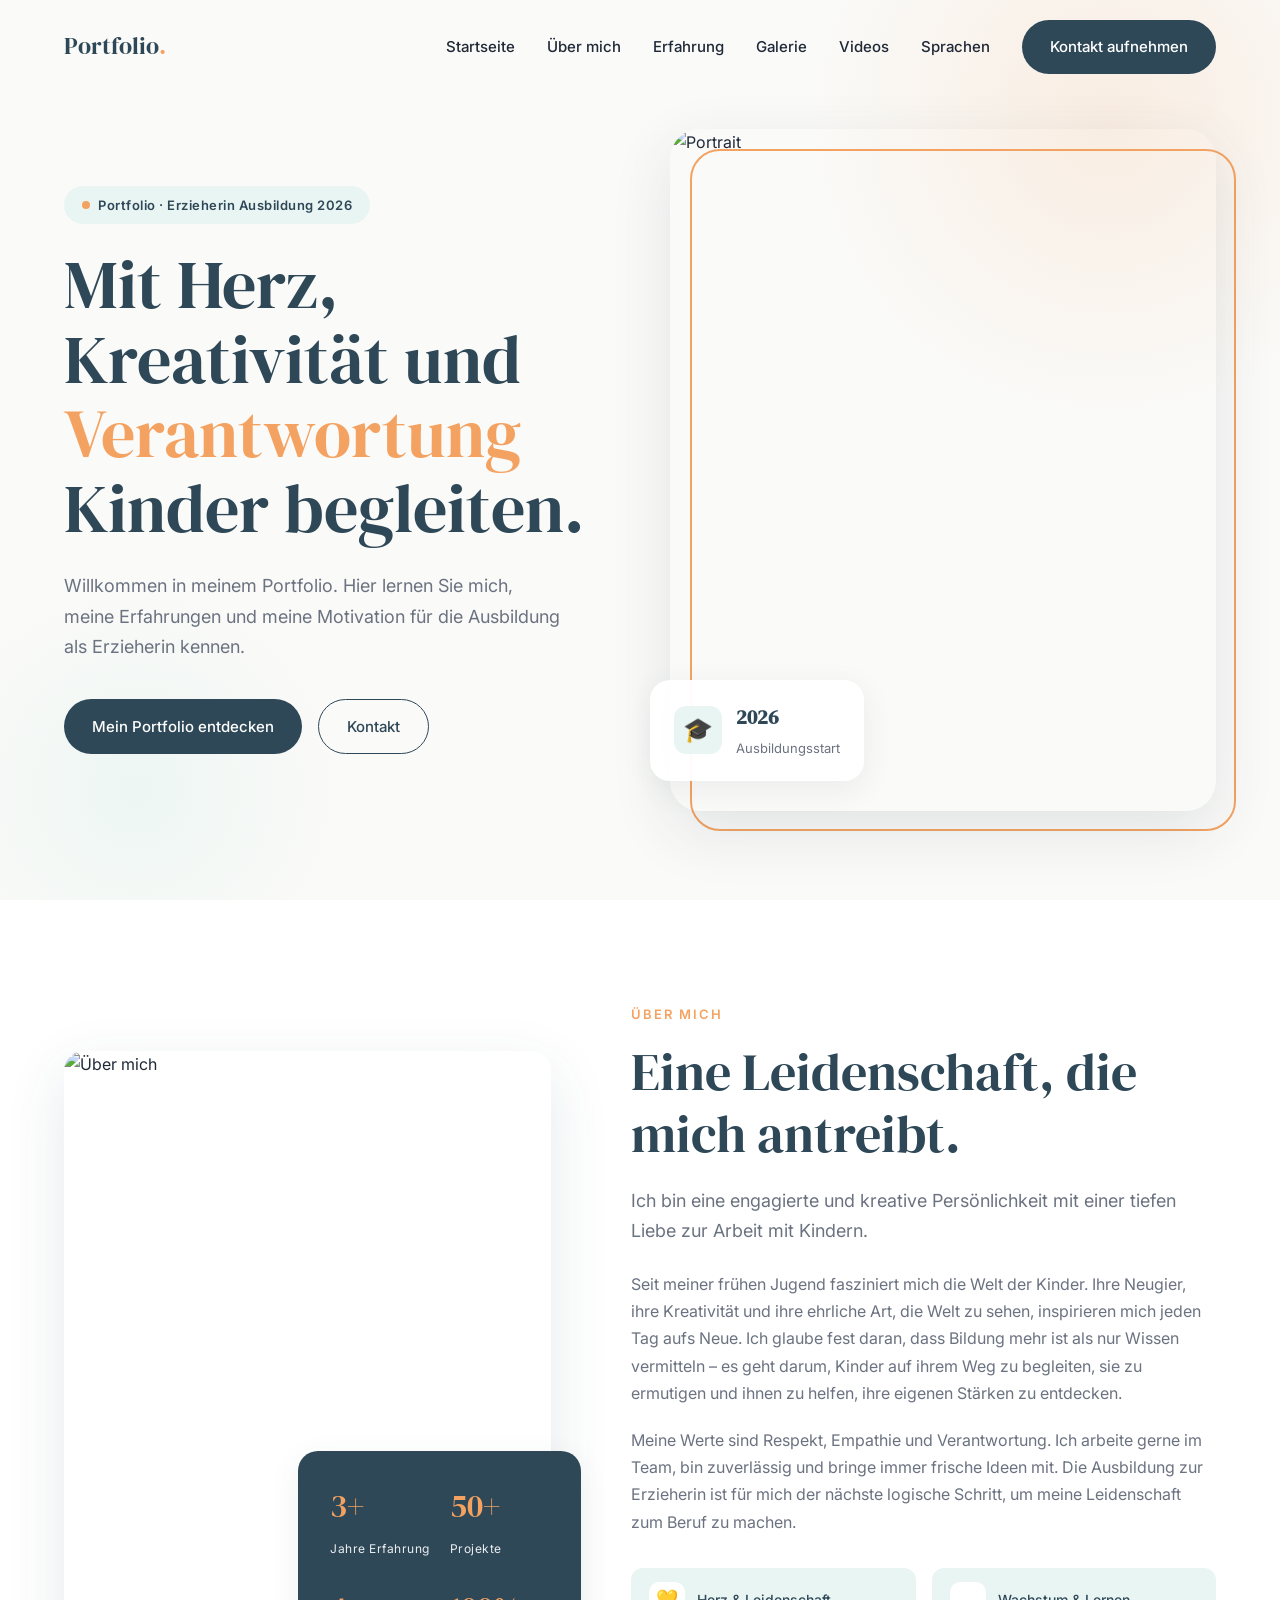
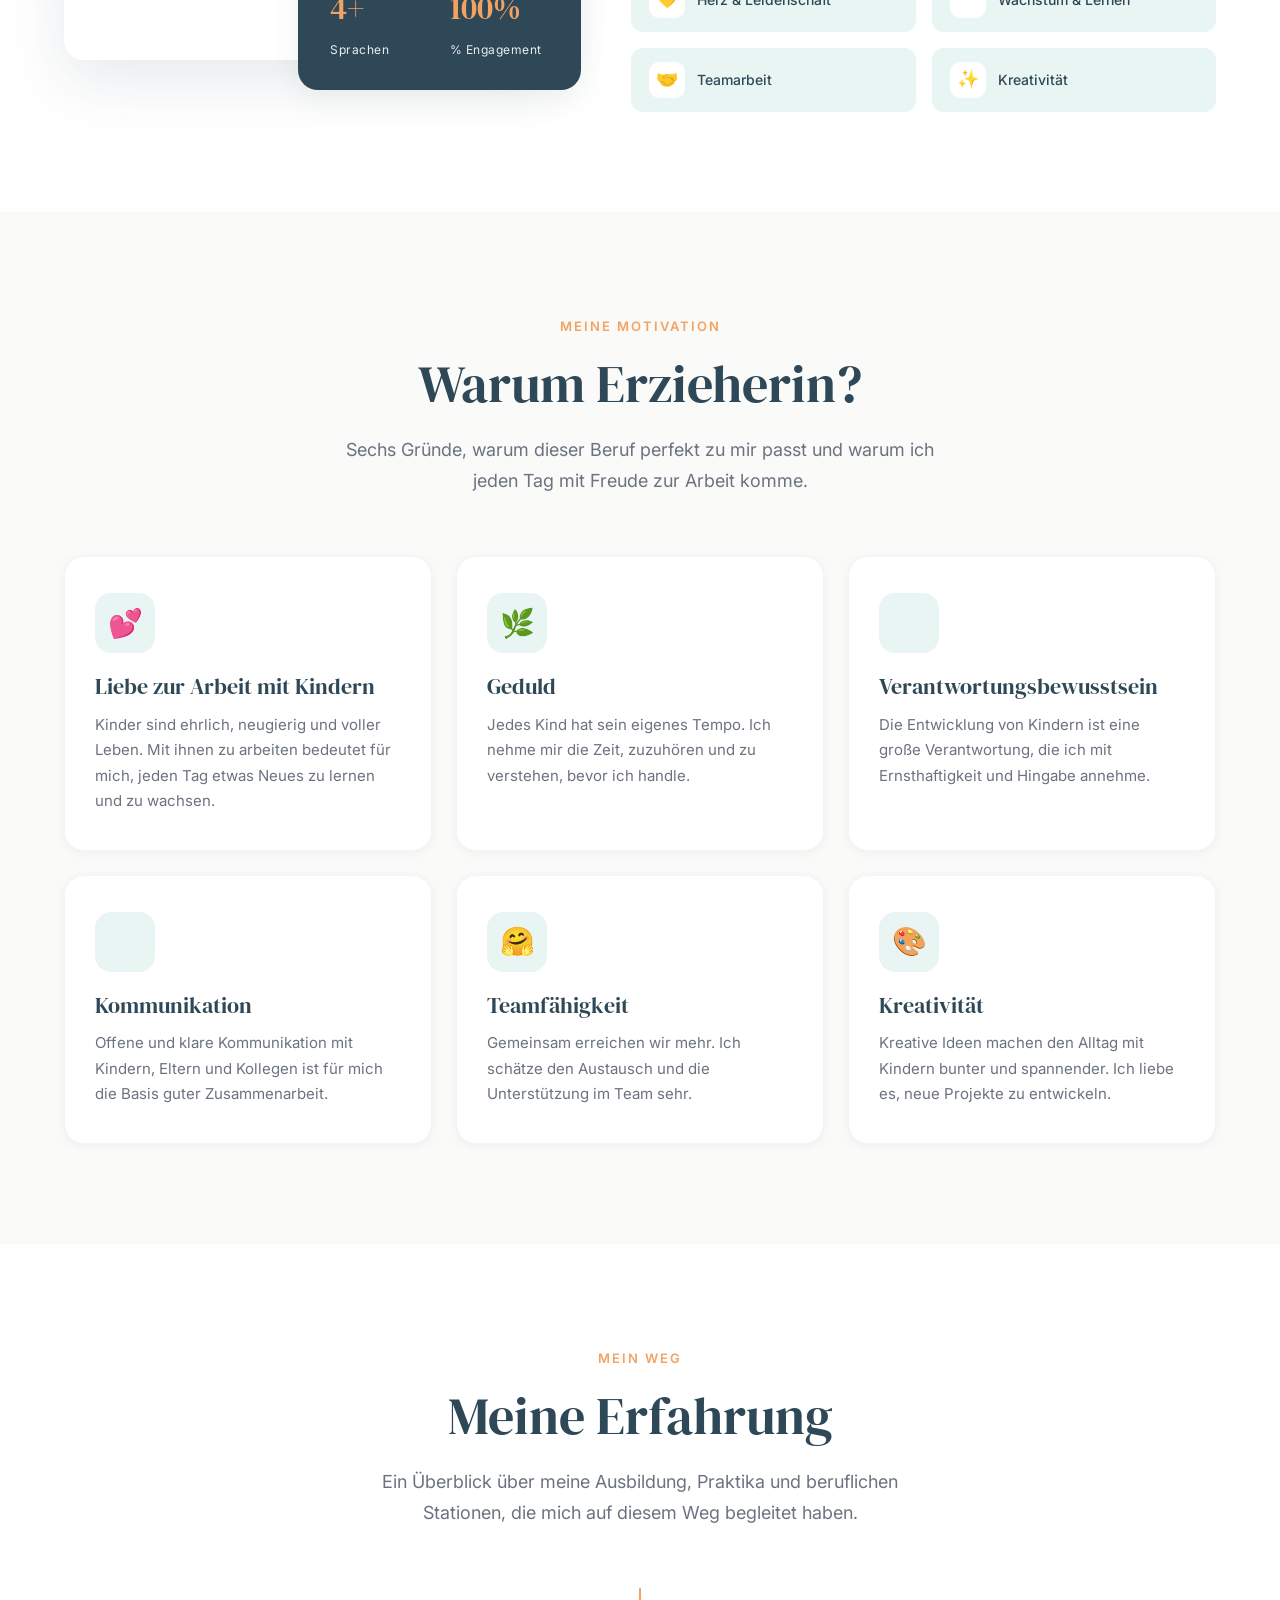
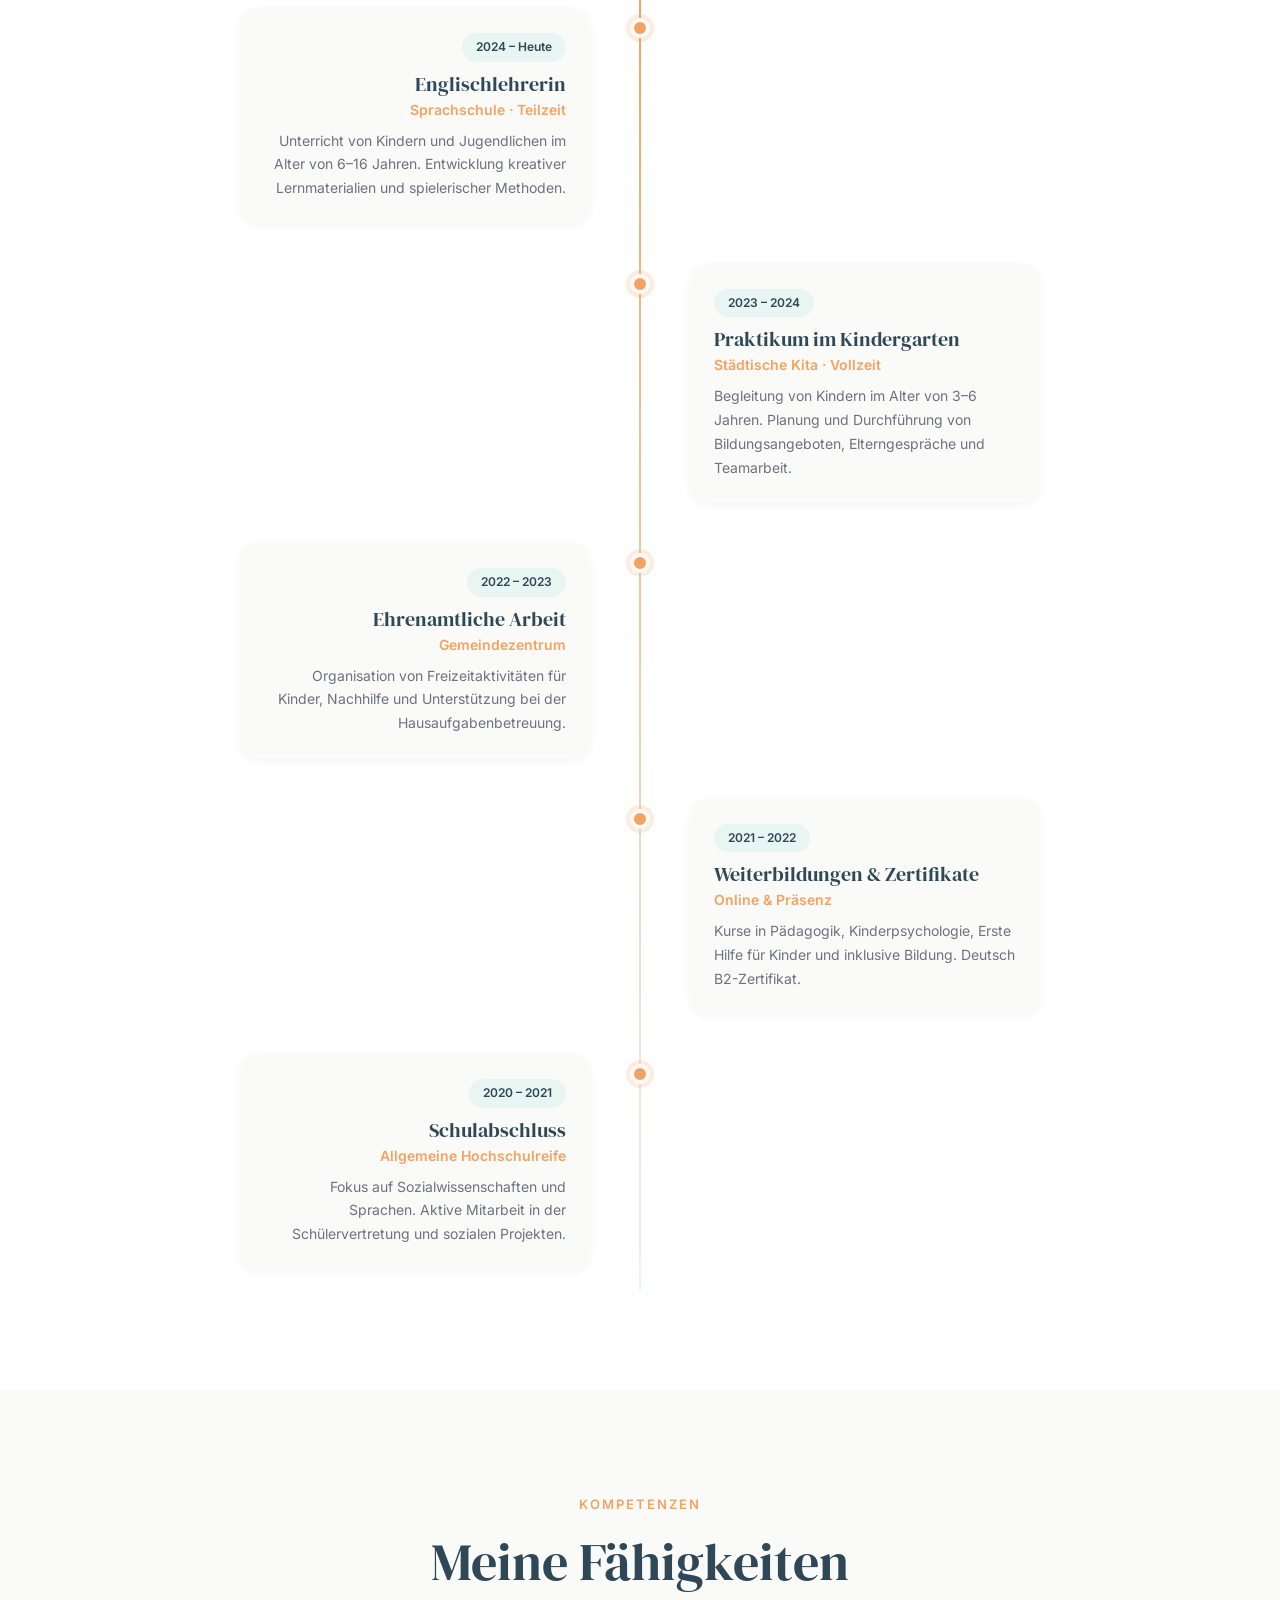
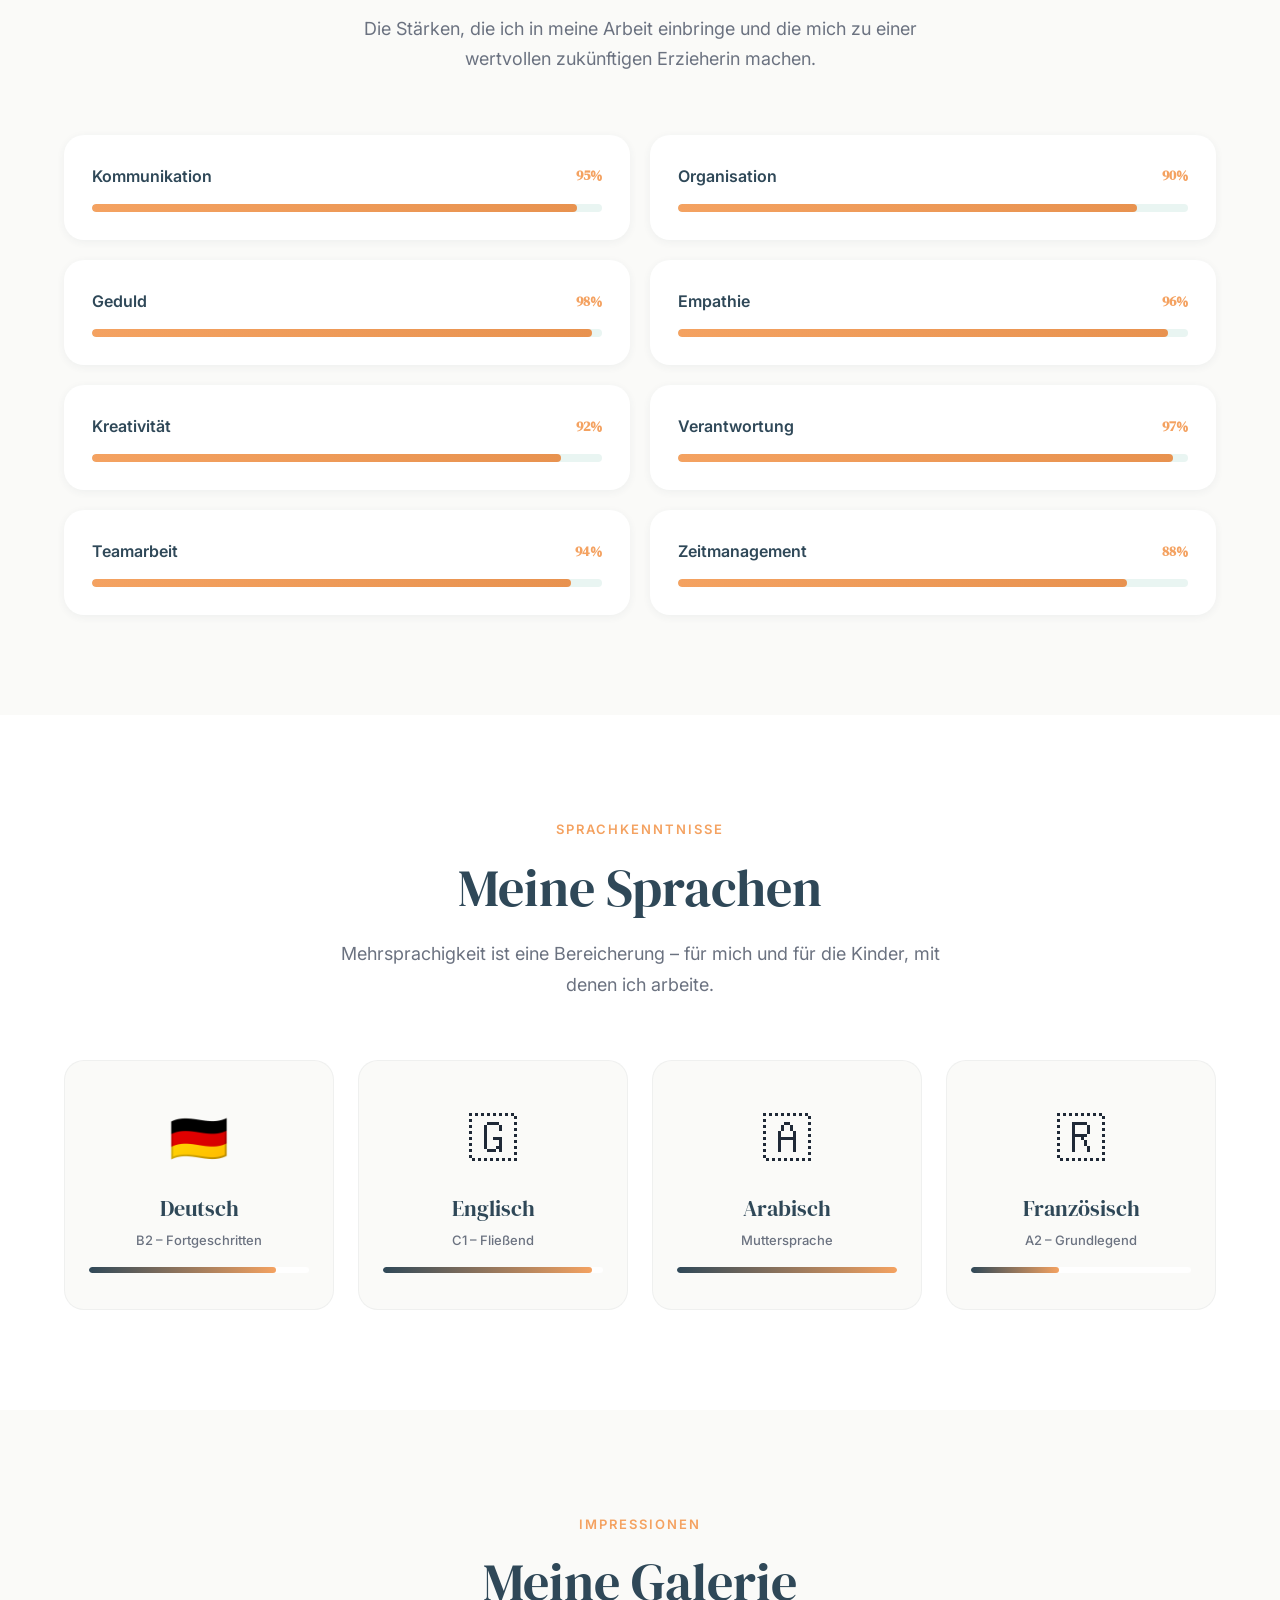
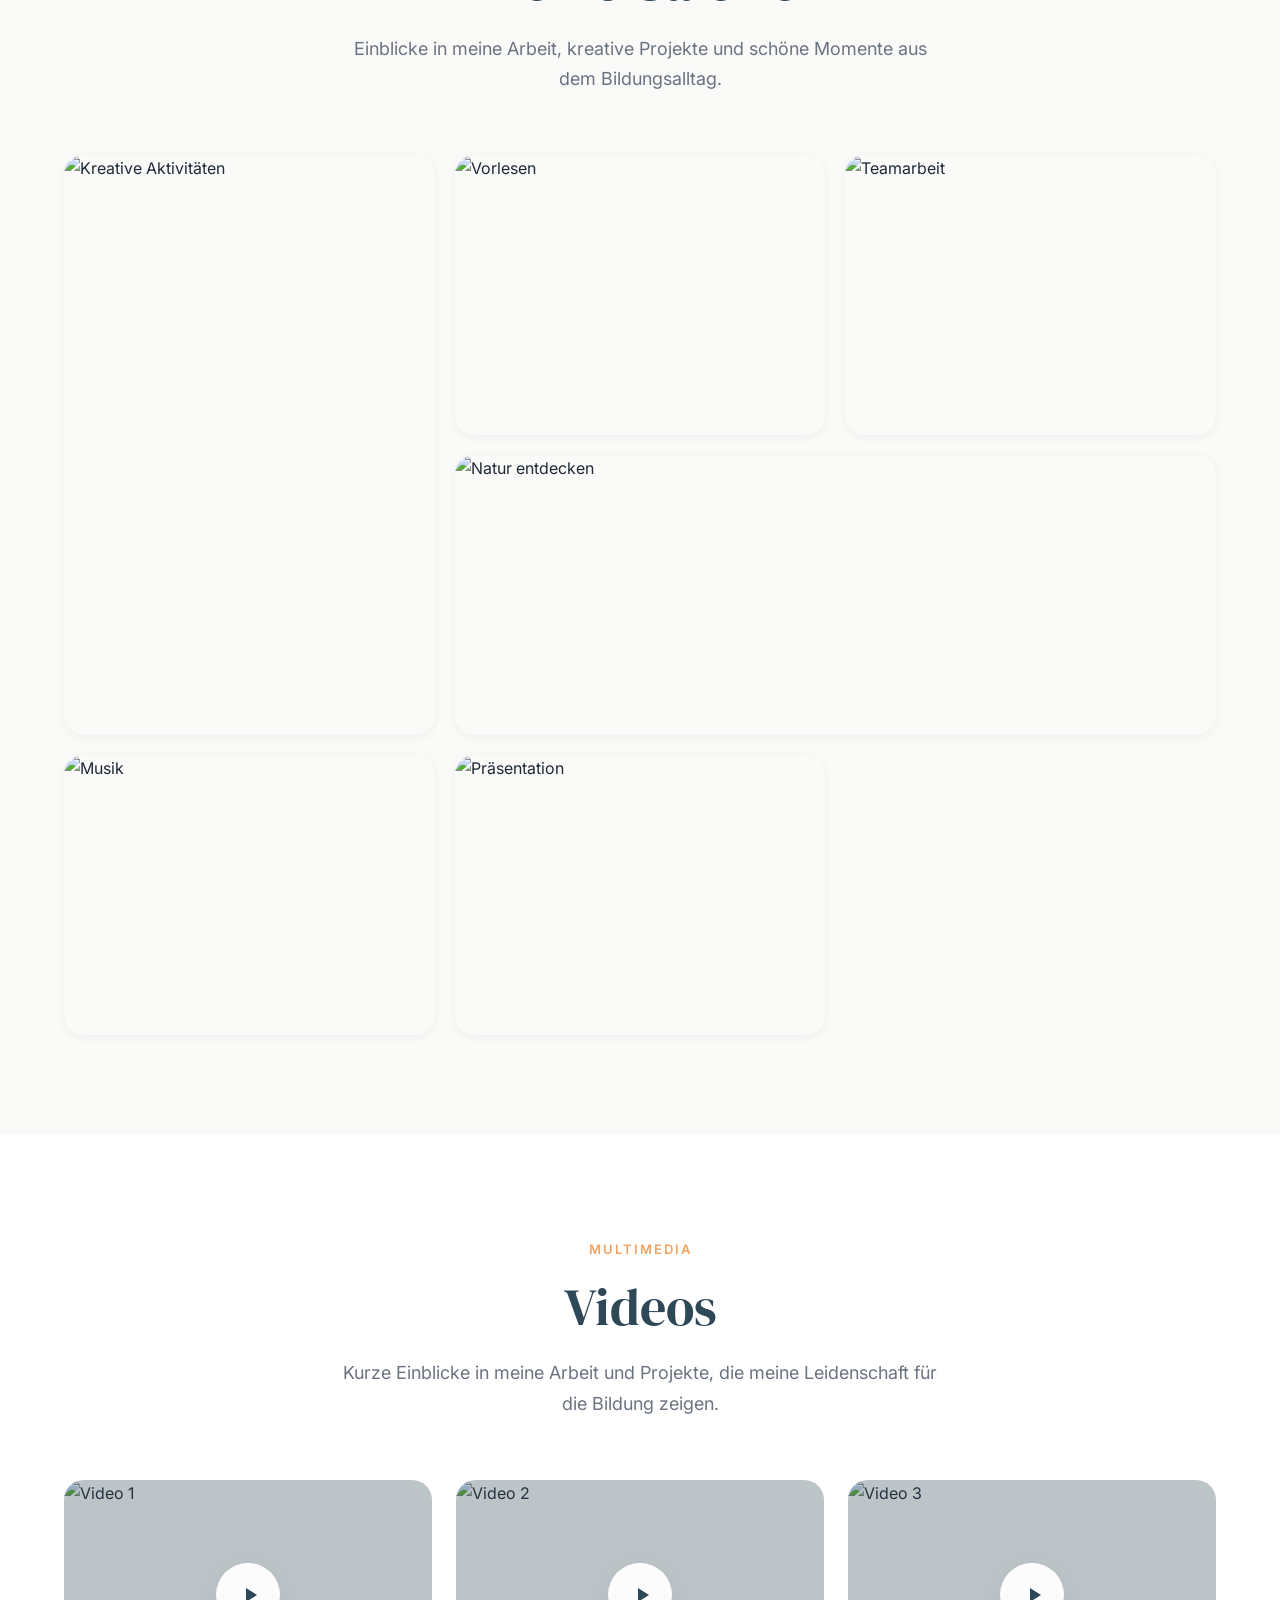
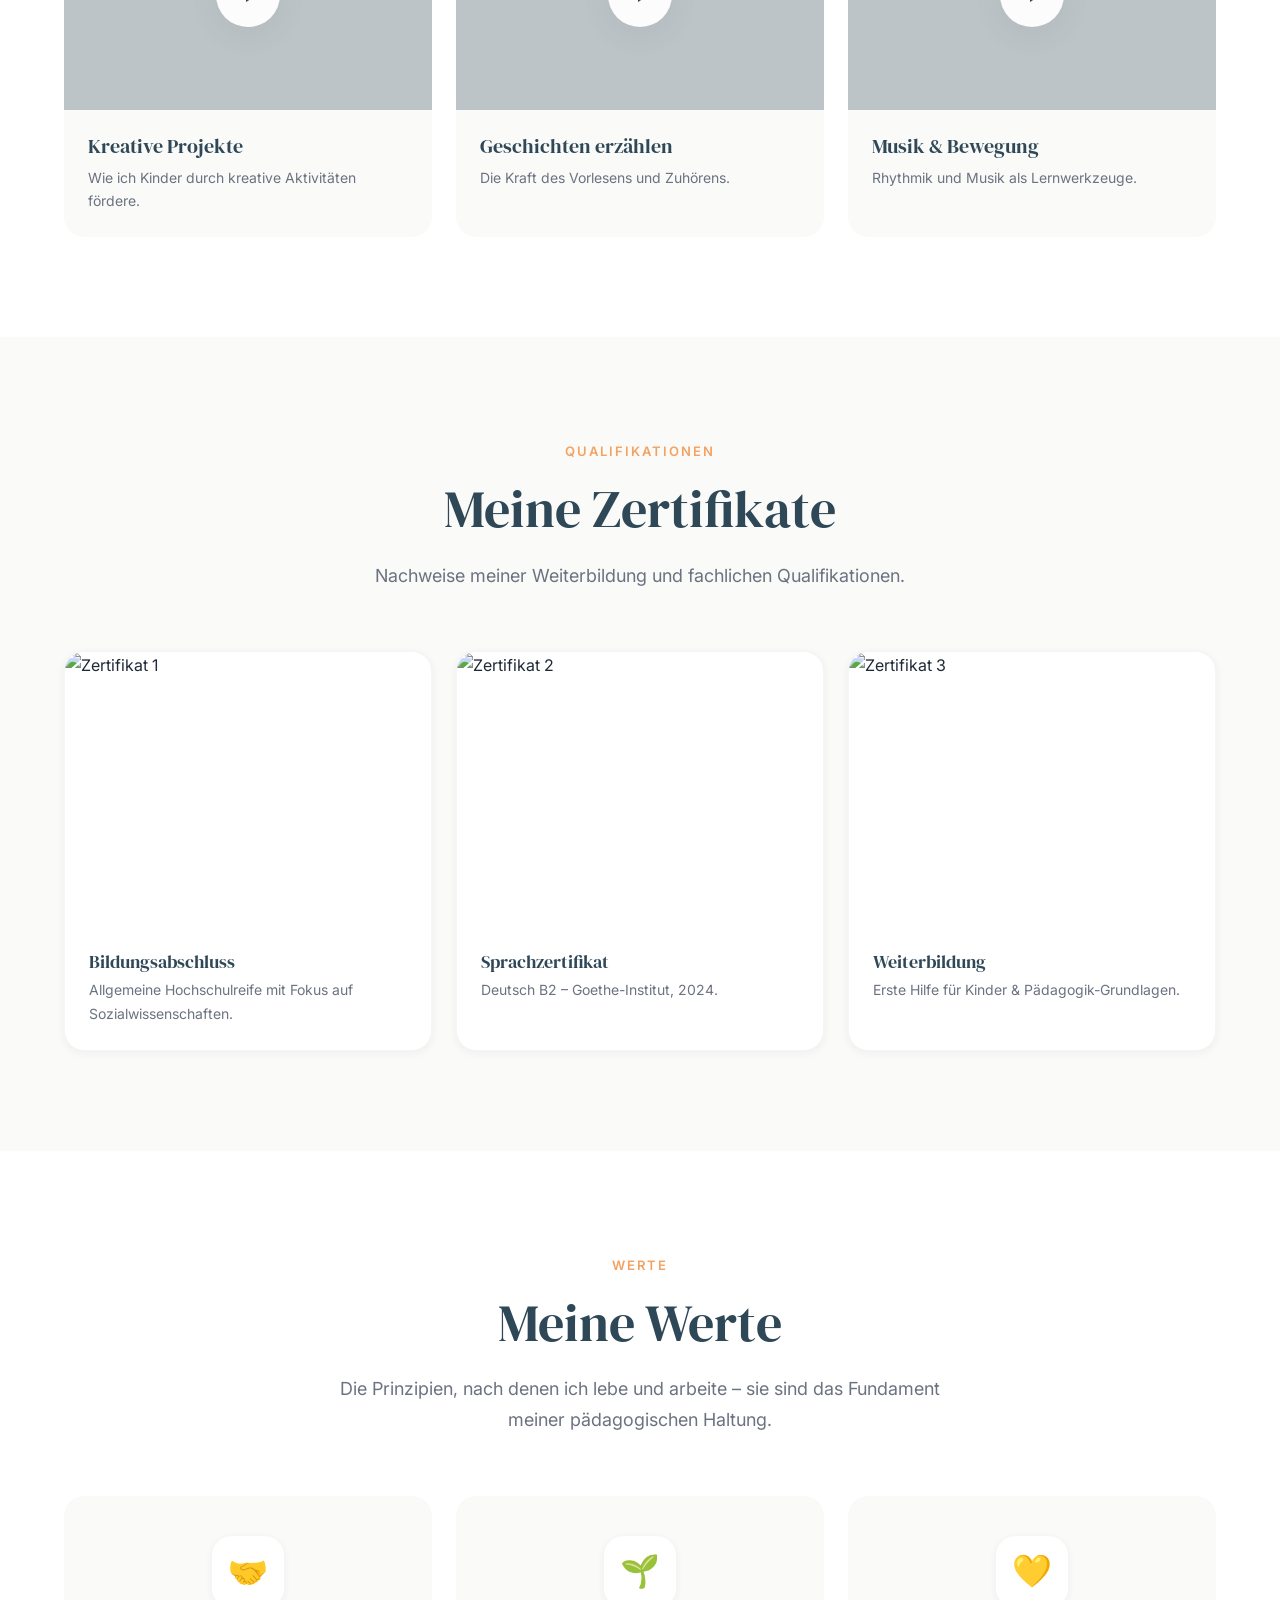
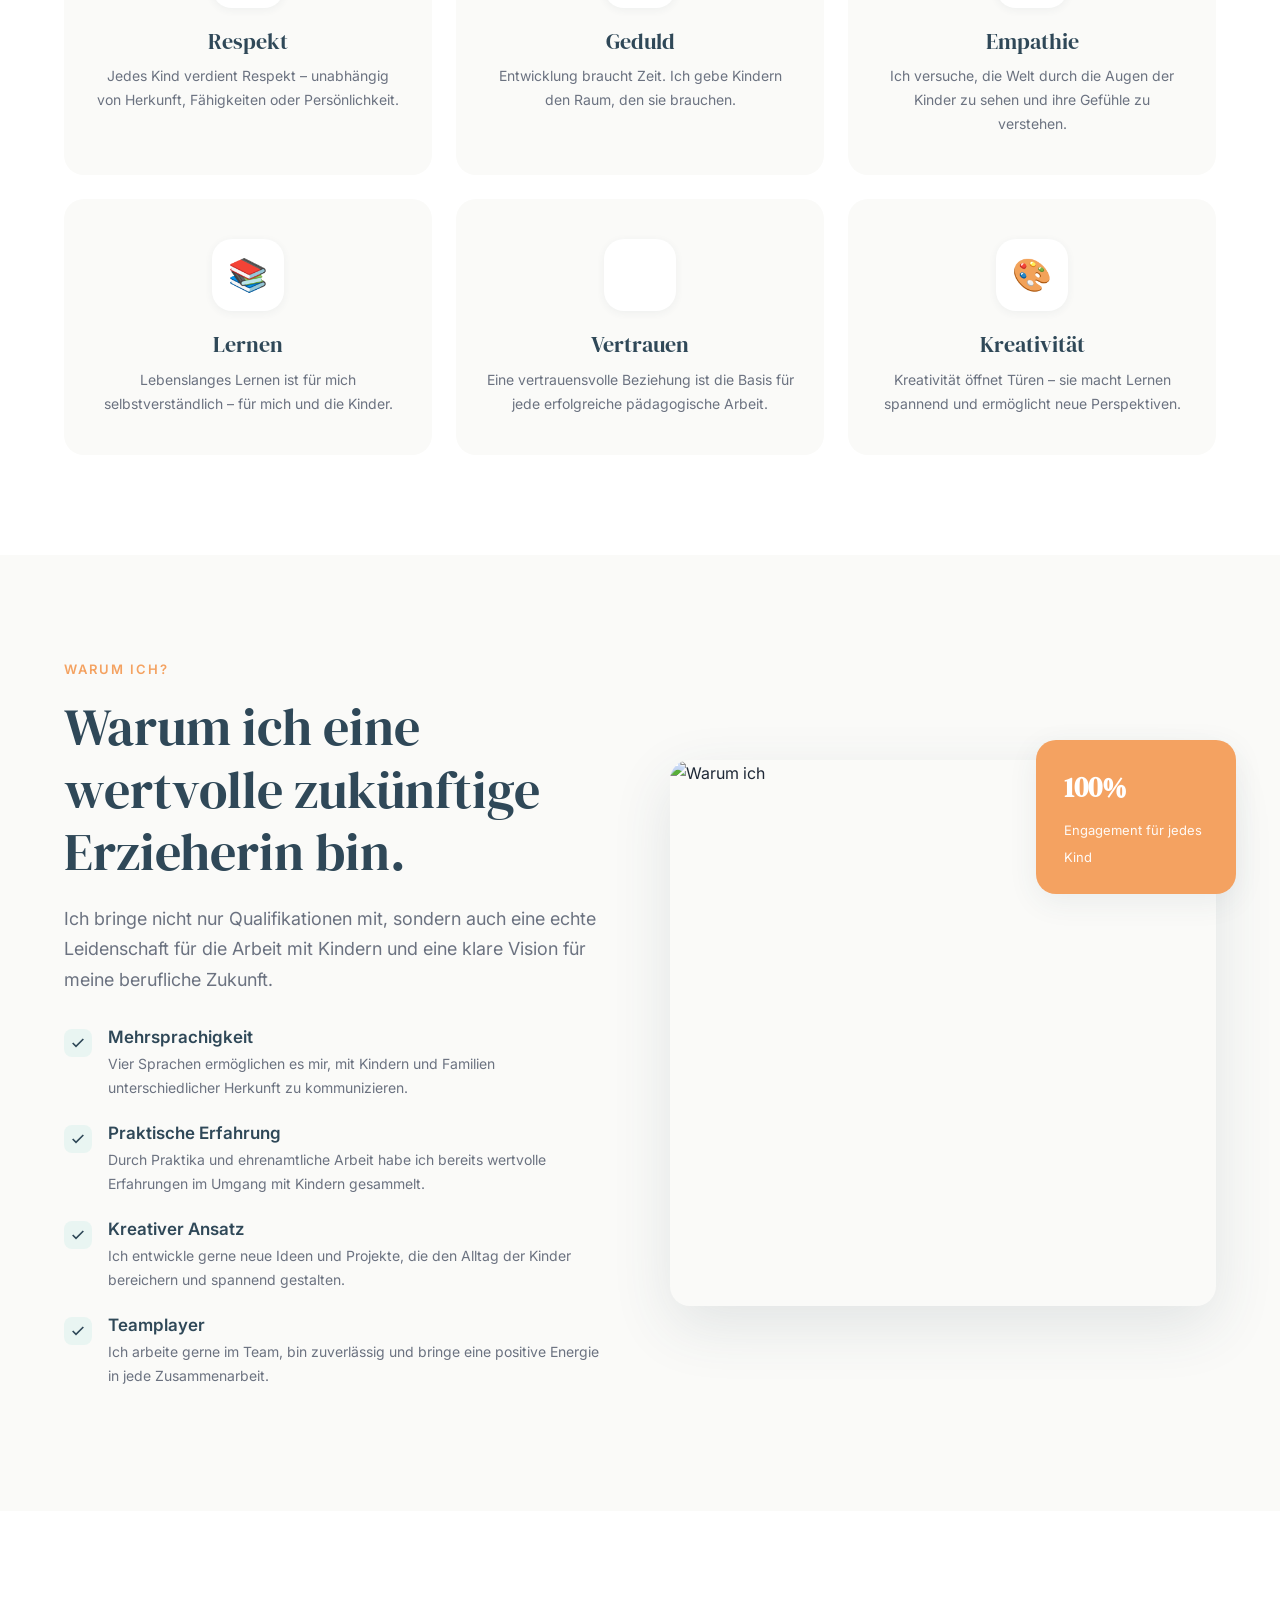
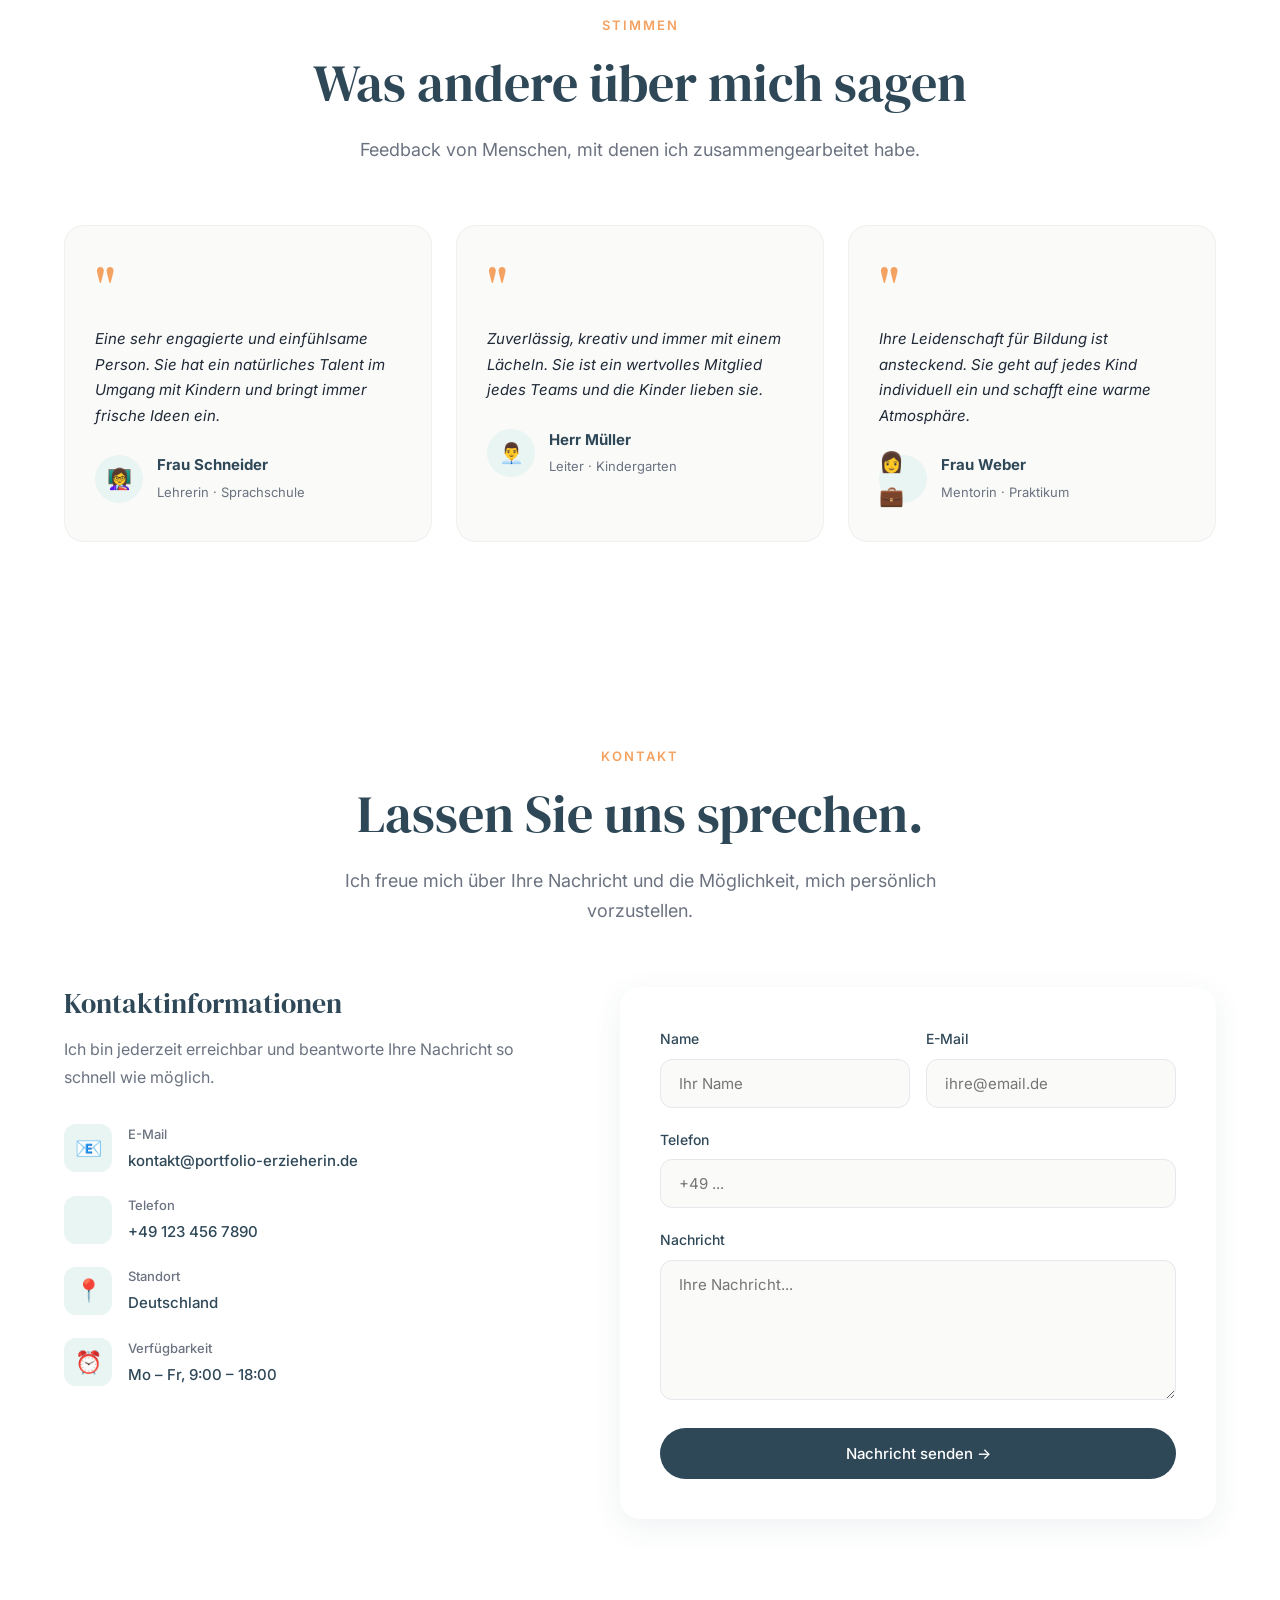
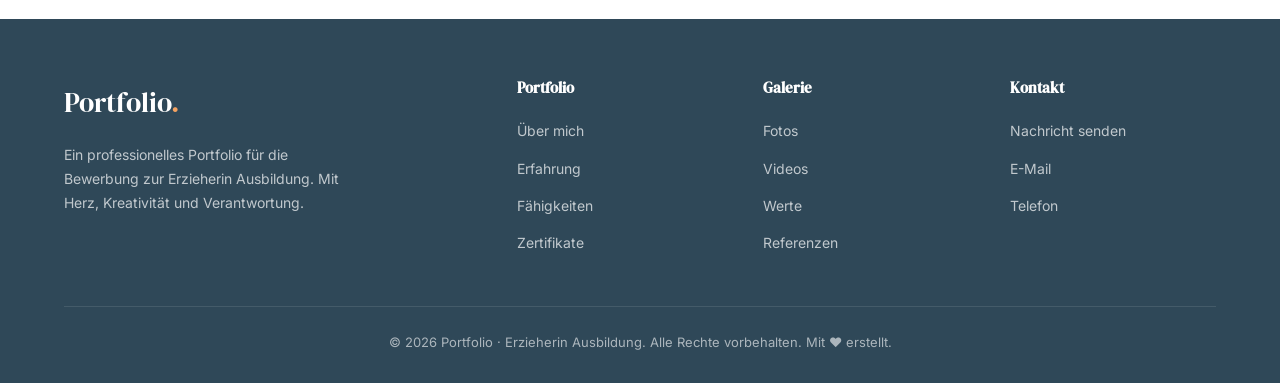
==== commit 82f457a1: "Add files via upload" ====
--- a/index.html
+++ b/index.html
@@ -1,1789 +1,1185 @@
 <!DOCTYPE html>
-<html lang="en">
+<html lang="de">
 <head>
-    <meta charset="UTF-8">
-    <meta name="viewport" content="width=device-width, initial-scale=1.0">
-    <title>Atelier des Portraits | Luxury Digital Portrait Studio</title>
-    
-    <link rel="preconnect" href="https://fonts.googleapis.com">
-    <link rel="preconnect" href="https://fonts.gstatic.com" crossorigin>
-    <link href="https://fonts.googleapis.com/css2?family=Cormorant+Garamond:ital,wght@0,300;0,400;0,500;1,400&family=Poppins:wght@300;400;500;600&display=swap" rel="stylesheet">
-    
-    <link rel="stylesheet" href="https://cdnjs.cloudflare.com/ajax/libs/font-awesome/6.4.0/css/all.min.css">
-
-    <style>
-        /* --- DESIGN SYSTEM & CSS VARIABLES --- */
-        :root {
-            --bg-color: #FAF8F5;
-            --primary-color: #111111;
-            --secondary-color: #F5F2EB;
-            --accent-gold: #B8945A;
-            --border-color: #E5DED2;
-            --text-muted: #666666;
-            
-            --font-title: 'Cormorant Garamond', serif;
-            --font-body: 'Poppins', sans-serif;
-            
-            --transition-smooth: all 0.6s cubic-bezier(0.16, 1, 0.3, 1);
-            --transition-slow: all 0.8s cubic-bezier(0.16, 1, 0.3, 1);
-        }
-
-        /* --- RESET & BASE STYLES --- */
-        * {
-            box-sizing: border-box;
-            margin: 0;
-            padding: 0;
-        }
-
-        html {
-            scroll-behavior: smooth;
-            font-size: 16px;
-        }
-
-        body {
-            background-color: var(--bg-color);
-            color: var(--primary-color);
-            font-family: var(--font-body);
-            font-weight: 300;
-            line-height: 1.7;
-            overflow-x: hidden;
-            -webkit-font-smoothing: antialiased;
-        }
-
-        /* --- TYPOGRAPHY --- */
-        h1, h2, h3, h4 {
-            font-family: var(--font-title);
-            font-weight: 400;
-            line-height: 1.2;
-            letter-spacing: -0.02em;
-        }
-
-        p {
-            color: var(--text-muted);
-            font-size: 0.95rem;
-        }
-
-        a {
-            color: inherit;
-            text-decoration: none;
-            transition: var(--transition-smooth);
-        }
-
-        /* --- REUSABLE UTILITIES --- */
-        .container {
-            max-width: 1300px;
-            margin: 0 auto;
-            padding: 0 40px;
-        }
-
-        @media (max-width: 768px) {
-            .container { padding: 0 20px; }
-        }
-
-        .section-padding {
-            padding: 140px 0;
-        }
-
-        @media (max-width: 768px) {
-            .section-padding { padding: 80px 0; }
-        }
-
-        .text-center { text-align: center; }
-        
-        .section-header {
-            max-width: 700px;
-            margin: 0 auto 80px auto;
-        }
-
-        .section-header .subtitle {
-            font-family: var(--font-body);
-            font-size: 0.75rem;
-            text-transform: uppercase;
-            letter-spacing: 0.2em;
-            color: var(--accent-gold);
-            margin-bottom: 15px;
-            display: block;
-        }
-
-        .section-header h2 {
-            font-size: 3.5rem;
-            margin-bottom: 20px;
-        }
-
-        @media (max-width: 768px) {
-            .section-header h2 { font-size: 2.5rem; }
-        }
-
-        /* --- BUTTONS --- */
-        .btn {
-            display: inline-block;
-            padding: 16px 36px;
-            font-family: var(--font-body);
-            font-size: 0.8rem;
-            text-transform: uppercase;
-            letter-spacing: 0.15em;
-            font-weight: 400;
-            border: 1px solid var(--primary-color);
-            cursor: pointer;
-            transition: var(--transition-smooth);
-            position: relative;
-            background: transparent;
-            text-align: center;
-        }
-
-        .btn-primary {
-            background-color: var(--primary-color);
-            color: #ffffff;
-        }
-
-        .btn-primary:hover {
-            background-color: var(--accent-gold);
-            border-color: var(--accent-gold);
-            color: #ffffff;
-            transform: translateY(-2px);
-        }
-
-        .btn-secondary {
-            background-color: transparent;
-            color: var(--primary-color);
-        }
-
-        .btn-secondary:hover {
-            background-color: var(--primary-color);
-            color: #ffffff;
-            transform: translateY(-2px);
-        }
-
-        /* --- ANIMATION HELPER CLASSES (Scroll Reveal) --- */
-        .reveal {
-            opacity: 0;
-            transform: translateY(40px);
-            transition: opacity 1.2s cubic-bezier(0.16, 1, 0.3, 1), transform 1.2s cubic-bezier(0.16, 1, 0.3, 1);
-        }
-
-        .reveal.active {
-            opacity: 1;
-            transform: translateY(0);
-        }
-
-        .reveal-left {
-            opacity: 0;
-            transform: translateX(-40px);
-            transition: opacity 1.2s cubic-bezier(0.16, 1, 0.3, 1), transform 1.2s cubic-bezier(0.16, 1, 0.3, 1);
-        }
-
-        .reveal-left.active {
-            opacity: 1;
-            transform: translateX(0);
-        }
-
-        .reveal-right {
-            opacity: 0;
-            transform: translateX(40px);
-            transition: opacity 1.2s cubic-bezier(0.16, 1, 0.3, 1), transform 1.2s cubic-bezier(0.16, 1, 0.3, 1);
-        }
-
-        .reveal-right.active {
-            opacity: 1;
-            transform: translateX(0);
-        }
-
-        /* --- STICKY HEADER --- */
-        header {
-            position: fixed;
-            top: 0;
-            left: 0;
-            width: 100%;
-            z-index: 1000;
-            transition: var(--transition-smooth);
-            border-bottom: 1px solid transparent;
-            padding: 25px 0;
-        }
-
-        header.scrolled {
-            background-color: rgba(255, 255, 255, 0.95);
-            backdrop-filter: blur(10px);
-            padding: 15px 0;
-            border-bottom: 1px solid var(--border-color);
-        }
-
-        header .container {
-            display: flex;
-            align-items: center;
-            justify-content: space-between;
-        }
-
-        .logo {
-            font-family: var(--font-title);
-            font-size: 1.8rem;
-            letter-spacing: 0.05em;
-            color: var(--primary-color);
-        }
-
-        nav ul {
-            display: flex;
-            list-style: none;
-            gap: 35px;
-        }
-
-        nav ul a {
-            font-family: var(--font-body);
-            font-size: 0.75rem;
-            text-transform: uppercase;
-            letter-spacing: 0.15em;
-            color: var(--primary-color);
-            position: relative;
-        }
-
-        nav ul a::after {
-            content: '';
-            position: absolute;
-            bottom: -4px;
-            left: 0;
-            width: 0;
-            height: 1px;
-            background-color: var(--accent-gold);
-            transition: var(--transition-smooth);
-        }
-
-        nav ul a:hover::after {
-            width: 100%;
-        }
-
-        .header-actions .btn {
-            padding: 10px 24px;
-            font-size: 0.7rem;
-        }
-
-        .menu-toggle {
-            display: none;
-            font-size: 1.2rem;
-            cursor: pointer;
-        }
-
-        @media (max-width: 992px) {
-            nav, .header-actions { display: none; }
-            .menu-toggle { display: block; }
-        }
-
-        /* Mobile Nav Overlays */
-        .mobile-nav {
-            position: fixed;
-            top: 0;
-            right: -100%;
-            width: 80%;
-            max-width: 400px;
-            height: 100vh;
-            background-color: #ffffff;
-            z-index: 1001;
-            padding: 80px 40px;
-            box-shadow: -10px 0 30px rgba(0,0,0,0.05);
-            transition: var(--transition-smooth);
-            display: flex;
-            flex-direction: column;
-            gap: 40px;
-        }
-
-        .mobile-nav.active { right: 0; }
-        .mobile-nav ul { list-style: none; display: flex; flex-direction: column; gap: 25px; }
-        .mobile-nav ul a { font-size: 1.2rem; font-family: var(--font-title); }
-        .mobile-nav-close { position: absolute; top: 25px; right: 40px; font-size: 1.5rem; cursor: pointer; }
-        .mobile-nav-overlay {
-            position: fixed;
-            top: 0;
-            left: 0;
-            width: 100vw;
-            height: 100vh;
-            background: rgba(0,0,0,0.2);
-            z-index: 1000;
-            display: none;
-        }
-        .mobile-nav-overlay.active { display: block; }
-
-        /* --- HERO SECTION --- */
-        #hero {
-            min-height: 100vh;
-            display: flex;
-            align-items: center;
-            position: relative;
-            padding-top: 100px;
-            overflow: hidden;
-        }
-
-        .hero-grid {
-            display: grid;
-            grid-template-columns: 1fr 1fr;
-            gap: 60px;
-            align-items: center;
-        }
-
-        @media (max-width: 992px) {
-            .hero-grid { grid-template-columns: 1fr; text-align: center; gap: 40px; }
-        }
-
-        .hero-content h1 {
-            font-size: 4.5rem;
-            line-height: 1.1;
-            margin-bottom: 30px;
-            opacity: 0;
-            transform: translateY(30px);
-            animation: luxuryFadeUp 1.2s cubic-bezier(0.16, 1, 0.3, 1) forwards;
-        }
-
-        @media (max-width: 768px) {
-            .hero-content h1 { font-size: 3rem; }
-        }
-
-        .hero-content p {
-            font-size: 1.1rem;
-            margin-bottom: 40px;
-            max-width: 500px;
-            opacity: 0;
-            transform: translateY(30px);
-            animation: luxuryFadeUp 1.2s cubic-bezier(0.16, 1, 0.3, 1) 0.2s forwards;
-        }
-
-        @media (max-width: 992px) {
-            .hero-content p { margin-left: auto; margin-right: auto; }
-        }
-
-        .hero-buttons {
-            display: flex;
-            gap: 20px;
-            opacity: 0;
-            transform: translateY(30px);
-            animation: luxuryFadeUp 1.2s cubic-bezier(0.16, 1, 0.3, 1) 0.4s forwards;
-        }
-
-        @media (max-width: 992px) {
-            .hero-buttons { justify-content: center; }
-        }
-
-        @media (max-width: 480px) {
-            .hero-buttons { flex-direction: column; gap: 15px; }
-        }
-
-        .hero-image-wrapper {
-            position: relative;
-            opacity: 0;
-            transform: scale(0.95);
-            animation: luxuryScaleUp 1.6s cubic-bezier(0.16, 1, 0.3, 1) 0.2s forwards;
-        }
-
-        .hero-frame {
-            background-color: #ffffff;
-            padding: 25px;
-            box-shadow: 0 30px 70px rgba(0,0,0,0.07);
-            border: 1px solid var(--border-color);
-            transition: var(--transition-slow);
-        }
-
-        .hero-frame:hover {
-            transform: translateY(-10px) rotate(0.5deg);
-        }
-
-        .hero-frame img {
-            width: 100%;
-            height: auto;
-            display: block;
-            filter: grayscale(15%);
-        }
-
-        @keyframes luxuryFadeUp {
-            to { opacity: 1; transform: translateY(0); }
-        }
-
-        @keyframes luxuryScaleUp {
-            to { opacity: 1; transform: scale(1); }
-        }
-
-        /* --- BEFORE & AFTER SLIDER --- */
-        .slider-wrapper {
-            position: relative;
-            width: 100%;
-            max-width: 900px;
-            margin: 0 auto;
-            height: 550px;
-            overflow: hidden;
-            box-shadow: 0 20px 50px rgba(0,0,0,0.05);
-            border: 12px solid #ffffff;
-        }
-
-        @media (max-width: 768px) {
-            .slider-wrapper { height: 350px; }
-        }
-
-        .slider-img {
-            position: absolute;
-            top: 0;
-            left: 0;
-            width: 100%;
-            height: 100%;
-            background-size: cover;
-            background-position: center;
-        }
-
-        .slider-background {
-            background-image: url('1 - Portrait Classic.jpg');
-        }
-
-        .slider-foreground {
-            background-image: url('Original.jpg');
-            width: 50%;
-        }
-
-        .slider-handle {
-            position: absolute;
-            top: 0;
-            bottom: 0;
-            left: 50%;
-            width: 2px;
-            background-color: #ffffff;
-            cursor: ew-resize;
-            z-index: 10;
-        }
-
-        .slider-button {
-            position: absolute;
-            top: 50%;
-            left: 50%;
-            transform: translate(-50%, -50%);
-            width: 44px;
-            height: 44px;
-            background-color: var(--primary-color);
-            border: 1px solid var(--accent-gold);
-            border-radius: 50%;
-            display: flex;
-            align-items: center;
-            justify-content: center;
-            color: #ffffff;
-            font-size: 0.8rem;
-            pointer-events: none;
-            box-shadow: 0 0 15px rgba(0,0,0,0.2);
-            transition: background-color 0.3s;
-        }
-
-        .slider-wrapper:hover .slider-button {
-            background-color: var(--accent-gold);
-        }
-
-        .slider-label {
-            position: absolute;
-            bottom: 20px;
-            background: rgba(17, 17, 17, 0.7);
-            color: #ffffff;
-            padding: 6px 16px;
-            font-family: var(--font-body);
-            font-size: 0.7rem;
-            text-transform: uppercase;
-            letter-spacing: 0.1em;
-            pointer-events: none;
-            backdrop-filter: blur(5px);
-        }
-
-        .label-before { left: 20px; }
-        .label-after { right: 20px; }
-
-        /* --- MEET THE ARTIST --- */
-        .artist-grid {
-            display: grid;
-            grid-template-columns: 1fr 1fr;
-            gap: 80px;
-            align-items: center;
-        }
-
-        @media (max-width: 992px) {
-            .artist-grid { grid-template-columns: 1fr; gap: 40px; }
-        }
-
-        .artist-image img {
-            width: 100%;
-            height: auto;
-            border: 1px solid var(--border-color);
-            filter: sepia(10%);
-        }
-
-        .artist-content h3 {
-            font-size: 2.8rem;
-            margin-bottom: 25px;
-        }
-
-        .artist-content p {
-            margin-bottom: 20px;
-            font-size: 1rem;
-        }
-
-        /* --- PORTRAIT COLLECTIONS --- */
-        .collections-grid {
-            display: grid;
-            grid-template-columns: repeat(3, 1fr);
-            gap: 40px;
-        }
-
-        @media (max-width: 992px) {
-            .collections-grid { grid-template-columns: repeat(2, 1fr); }
-        }
-
-        @media (max-width: 600px) {
-            .collections-grid { grid-template-columns: 1fr; }
-        }
-
-        /* 5 items request: let's make the last rows adapt neatly */
-        .collection-card {
-            background: #ffffff;
-            border: 1px solid var(--border-color);
-            padding: 20px;
-            transition: var(--transition-smooth);
-        }
-
-        .collection-card:hover {
-            transform: translateY(-10px);
-            box-shadow: 0 20px 40px rgba(0,0,0,0.04);
-        }
-
-        .collection-img-box {
-            overflow: hidden;
-            margin-bottom: 25px;
-            position: relative;
-            aspect-ratio: 4/5;
-            background-color: var(--secondary-color);
-        }
-
-        .collection-img-box img {
-            width: 100%;
-            height: 100%;
-            object-fit: cover;
-            transition: var(--transition-slow);
-        }
-
-        .collection-card:hover .collection-img-box img {
-            transform: scale(1.06);
-        }
-
-        .collection-card h4 {
-            font-size: 1.6rem;
-            margin-bottom: 10px;
-        }
-
-        .collection-card p {
-            font-size: 0.85rem;
-            margin-bottom: 20px;
-        }
-
-        .collection-card .btn {
-            padding: 10px 20px;
-            font-size: 0.7rem;
-            width: 100%;
-        }
-
-        /* --- HOW IT WORKS (TIMELINE) --- */
-        .timeline {
-            position: relative;
-            max-width: 800px;
-            margin: 0 auto;
-        }
-
-        .timeline::after {
-            content: '';
-            position: absolute;
-            width: 1px;
-            background-color: var(--border-color);
-            top: 0;
-            bottom: 0;
-            left: 50%;
-            margin-left: -0.5px;
-        }
-
-        @media (max-width: 768px) {
-            .timeline::after { left: 31px; }
-        }
-
-        .timeline-item {
-            padding: 10px 40px;
-            position: relative;
-            background-color: inherit;
-            width: 50%;
-        }
-
-        .timeline-item::after {
-            content: '';
-            position: absolute;
-            width: 12px;
-            height: 12px;
-            right: -6px;
-            background-color: var(--accent-gold);
-            top: 24px;
-            border-radius: 50%;
-            z-index: 1;
-        }
-
-        .timeline-item.left { left: 0; text-align: right; }
-        .timeline-item.right { left: 50%; }
-
-        .timeline-item.right::after { left: -6px; }
-
-        @media (max-width: 768px) {
-            .timeline-item { width: 100%; padding-left: 70px; padding-right: 20px; text-align: left !important; }
-            .timeline-item.right { left: 0; }
-            .timeline-item::after { left: 25px !important; top: 26px; }
-        }
-
-        .timeline-content {
-            padding: 10px 0;
-            position: relative;
-        }
-
-        .timeline-number {
-            font-family: var(--font-title);
-            font-size: 2rem;
-            color: var(--border-color);
-            margin-bottom: 5px;
-            display: block;
-        }
-
-        .timeline-content h4 {
-            font-size: 1.4rem;
-            margin-bottom: 8px;
-            font-family: var(--font-body);
-            font-weight: 400;
-        }
-
-        /* --- WHY CHOOSE US --- */
-        .features-grid {
-            display: grid;
-            grid-template-columns: repeat(4, 1fr);
-            gap: 30px;
-        }
-
-        @media (max-width: 1024px) {
-            .features-grid { grid-template-columns: repeat(2, 1fr); }
-        }
-
-        @media (max-width: 500px) {
-            .features-grid { grid-template-columns: 1fr; }
-        }
-
-        .feature-card {
-            background: #ffffff;
-            border: 1px solid var(--border-color);
-            padding: 40px 30px;
-            text-align: center;
-            transition: var(--transition-smooth);
-        }
-
-        .feature-card:hover {
-            transform: translateY(-5px);
-            border-color: var(--accent-gold);
-        }
-
-        .feature-icon {
-            font-size: 1.8rem;
-            color: var(--accent-gold);
-            margin-bottom: 20px;
-        }
-
-        .feature-card h4 {
-            font-family: var(--font-body);
-            font-weight: 400;
-            font-size: 1rem;
-            text-transform: uppercase;
-            letter-spacing: 0.05em;
-            margin-bottom: 10px;
-        }
-
-        /* --- PRICING & FRAMES --- */
-        .pricing-section-grid {
-            display: grid;
-            grid-template-columns: 1fr 1fr;
-            gap: 60px;
-            align-items: start;
-        }
-
-        @media (max-width: 992px) {
-            .pricing-section-grid { grid-template-columns: 1fr; gap: 60px; }
-        }
-
-        .pricing-card {
-            background-color: #ffffff;
-            border: 1px solid var(--border-color);
-            padding: 50px 40px;
-            position: relative;
-        }
-
-        .pricing-label {
-            font-size: 0.75rem;
-            text-transform: uppercase;
-            letter-spacing: 0.15em;
-            color: var(--text-muted);
-        }
-
-        .pricing-price {
-            font-family: var(--font-title);
-            font-size: 4rem;
-            color: var(--primary-color);
-            margin: 15px 0 35px 0;
-            line-height: 1;
-        }
-
-        .pricing-features {
-            list-style: none;
-            margin-bottom: 40px;
-        }
-
-        .pricing-features li {
-            padding: 14px 0;
-            border-bottom: 1px solid var(--border-color);
-            font-size: 0.95rem;
-            display: flex;
-            justify-content: space-between;
-        }
-
-        .pricing-features li span {
-            color: var(--primary-color);
-            font-weight: 400;
-        }
-
-        .frames-container h3 {
-            font-size: 2rem;
-            margin-bottom: 30px;
-        }
-
-        .frames-grid {
-            display: grid;
-            grid-template-columns: repeat(3, 1fr);
-            gap: 20px;
-        }
-
-        @media (max-width: 480px) {
-            .frames-grid { grid-template-columns: 1fr; }
-        }
-
-        .frame-card {
-            background-color: #ffffff;
-            border: 1px solid var(--border-color);
-            padding: 15px;
-            text-align: center;
-        }
-
-        .frame-mockup {
-            background-color: var(--secondary-color);
-            aspect-ratio: 1/1;
-            margin-bottom: 15px;
-            border: 8px solid #111; /* fallback representation */
-        }
-
-        .frame-card:nth-child(2) .frame-mockup { border-color: #d7a15c; } /* Oak color representation */
-        .frame-card:nth-child(3) .frame-mockup { border-color: #5c4033; } /* Walnut color representation */
-
-        .frame-card h4 {
-            font-family: var(--font-body);
-            font-size: 0.85rem;
-            text-transform: uppercase;
-            letter-spacing: 0.05em;
-        }
-
-        /* --- MASONRY GALLERY --- */
-        .gallery-masonry {
-            display: grid;
-            grid-template-columns: repeat(4, 1fr);
-            gap: 20px;
-        }
-
-        @media (max-width: 992px) {
-            .gallery-masonry { grid-template-columns: repeat(2, 1fr); }
-        }
-
-        .gallery-item {
-            overflow: hidden;
-            position: relative;
-            aspect-ratio: 3/4;
-            border: 1px solid var(--border-color);
-        }
-
-        .gallery-item img {
-            width: 100%;
-            height: 100%;
-            object-fit: cover;
-            transition: var(--transition-slow);
-        }
-
-        .gallery-item:hover img {
-            transform: scale(1.05);
-        }
-
-        /* --- TESTIMONIAL CAROUSEL --- */
-        .carousel-container {
-            max-width: 800px;
-            margin: 0 auto;
-            position: relative;
-            overflow: hidden;
-        }
-
-        .carousel-track {
-            display: flex;
-            transition: transform 0.6s cubic-bezier(0.16, 1, 0.3, 1);
-        }
-
-        .carousel-slide {
-            min-width: 100%;
-            padding: 0 20px;
-            box-sizing: border-box;
-            text-align: center;
-        }
-
-        .review-card {
-            background: #ffffff;
-            border: 1px solid var(--border-color);
-            padding: 50px 40px;
-        }
-
-        .review-stars {
-            color: var(--accent-gold);
-            font-size: 0.8rem;
-            margin-bottom: 20px;
-            letter-spacing: 2px;
-        }
-
-        .review-text {
-            font-family: var(--font-title);
-            font-size: 1.8rem;
-            line-height: 1.4;
-            color: var(--primary-color);
-            margin-bottom: 25px;
-            font-style: italic;
-        }
-
-        .review-author {
-            font-family: var(--font-body);
-            font-size: 0.8rem;
-            text-transform: uppercase;
-            letter-spacing: 0.1em;
-            color: var(--text-muted);
-        }
-
-        .carousel-nav {
-            display: flex;
-            justify-content: center;
-            gap: 15px;
-            margin-top: 30px;
-        }
-
-        .carousel-dot {
-            width: 8px;
-            height: 8px;
-            background-color: var(--border-color);
-            border-radius: 50%;
-            cursor: pointer;
-            transition: var(--transition-smooth);
-        }
-
-        .carousel-dot.active {
-            background-color: var(--primary-color);
-            transform: scale(1.2);
-        }
-
-        /* --- FAQ ACCORDION --- */
-        .faq-container {
-            max-width: 800px;
-            margin: 0 auto;
-        }
-
-        .faq-item {
-            border-bottom: 1px solid var(--border-color);
-            padding: 25px 0;
-        }
-
-        .faq-trigger {
-            display: flex;
-            justify-content: space-between;
-            align-items: center;
-            cursor: pointer;
-            width: 100%;
-            background: none;
-            border: none;
-            text-align: left;
-            color: var(--primary-color);
-        }
-
-        .faq-trigger h3 {
-            font-family: var(--font-body);
-            font-size: 1.1rem;
-            font-weight: 400;
-        }
-
-        .faq-icon {
-            font-size: 0.8rem;
-            transition: var(--transition-smooth);
-        }
-
-        .faq-content {
-            max-height: 0;
-            overflow: hidden;
-            transition: max-height 0.5s cubic-bezier(0.16, 1, 0.3, 1);
-        }
-
-        .faq-content p {
-            padding-top: 15px;
-            font-size: 0.95rem;
-        }
-
-        .faq-item.active .faq-icon {
-            transform: rotate(180deg);
-        }
-
-        /* --- ORDER FORM SECTION --- */
-        .order-form-wrapper {
-            max-width: 750px;
-            margin: 0 auto;
-            background-color: #ffffff;
-            border: 1px solid var(--border-color);
-            padding: 60px 50px;
-            box-shadow: 0 30px 60px rgba(0,0,0,0.03);
-        }
-
-        @media (max-width: 768px) {
-            .order-form-wrapper { padding: 40px 20px; }
-        }
-
-        .form-grid {
-            display: grid;
-            grid-template-columns: 1fr 1fr;
-            gap: 25px;
-            margin-bottom: 30px;
-        }
-
-        @media (max-width: 600px) {
-            .form-grid { grid-template-columns: 1fr; }
-        }
-
-        .form-group {
-            display: flex;
-            flex-direction: column;
-            gap: 8px;
-        }
-
-        .form-group.full-width {
-            grid-column: span 2;
-        }
-
-        @media (max-width: 600px) {
-            .form-group.full-width { grid-column: span 1; }
-        }
-
-        .form-group label {
-            font-family: var(--font-body);
-            font-size: 0.75rem;
-            text-transform: uppercase;
-            letter-spacing: 0.1em;
-            color: var(--primary-color);
-        }
-
-        .form-group input, .form-group select, .form-group textarea {
-            background-color: var(--bg-color);
-            border: 1px solid var(--border-color);
-            padding: 14px 18px;
-            font-family: var(--font-body);
-            font-size: 0.9rem;
-            color: var(--primary-color);
-            transition: var(--transition-smooth);
-            outline: none;
-        }
-
-        .form-group input:focus, .form-group select:focus, .form-group textarea:focus {
-            border-color: var(--accent-gold);
-            background-color: #ffffff;
-        }
-
-        .file-upload-btn {
-            border: 1px dashed var(--accent-gold);
-            background-color: var(--secondary-color);
-            padding: 20px;
-            text-align: center;
-            cursor: pointer;
-            transition: var(--transition-smooth);
-        }
-
-        .file-upload-btn:hover {
-            background-color: #ffffff;
-        }
-
-        .file-upload-btn i {
-            color: var(--accent-gold);
-            margin-bottom: 8px;
-            display: block;
-            font-size: 1.2rem;
-        }
-
-        .file-upload-btn span {
-            font-size: 0.8rem;
-            color: var(--text-muted);
-        }
-
-        /* --- FLOATING WHATSAPP --- */
-        .whatsapp-float {
-            position: fixed;
-            bottom: 40px;
-            right: 40px;
-            width: 55px;
-            height: 55px;
-            background-color: var(--primary-color);
-            border: 1px solid var(--accent-gold);
-            border-radius: 50%;
-            display: flex;
-            align-items: center;
-            justify-content: center;
-            color: #ffffff;
-            font-size: 1.4rem;
-            z-index: 999;
-            box-shadow: 0 10px 25px rgba(0,0,0,0.15);
-            transition: var(--transition-smooth);
-        }
-
-        .whatsapp-float:hover {
-            background-color: var(--accent-gold);
-            transform: translateY(-5px);
-        }
-
-        /* --- FOOTER --- */
-        footer {
-            border-top: 1px solid var(--border-color);
-            padding: 60px 0;
-            background-color: #ffffff;
-        }
-
-        .footer-grid {
-            display: flex;
-            justify-content: space-between;
-            align-items: center;
-            flex-wrap: wrap;
-            gap: 30px;
-        }
-
-        @media (max-width: 768px) {
-            .footer-grid { flex-direction: column; text-align: center; }
-        }
-
-        .footer-links {
-            display: flex;
-            gap: 30px;
-            list-style: none;
-        }
-
-        .footer-links a {
-            font-size: 0.8rem;
-            text-transform: uppercase;
-            letter-spacing: 0.1em;
-            color: var(--text-muted);
-        }
-
-        .footer-links a:hover {
-            color: var(--primary-color);
-        }
-
-        .copyright {
-            font-size: 0.8rem;
-            color: var(--text-muted);
-        }
-    </style>
+<meta charset="UTF-8">
+<meta name="viewport" content="width=device-width, initial-scale=1.0">
+<meta name="description" content="Professionelles Portfolio für die Erzieherin Ausbildung - Mit Herz, Kreativität und Verantwortung Kinder begleiten.">
+<title>Portfolio | Erzieherin Ausbildung</title>
+<link rel="preconnect" href="https://fonts.googleapis.com">
+<link rel="preconnect" href="https://fonts.gstatic.com" crossorigin>
+<link href="https://fonts.googleapis.com/css2?family=DM+Serif+Display&family=Inter:wght@300;400;500;600;700&display=swap" rel="stylesheet">
+<style>
+*,*::before,*::after{margin:0;padding:0;box-sizing:border-box}
+:root{
+--bg:#FAFAF8;
+--primary:#2F4858;
+--accent:#F4A261;
+--secondary:#E9F5F2;
+--card:#FFFFFF;
+--text:#1F2937;
+--text-secondary:#6B7280;
+--btn:#2F4858;
+--btn-hover:#3F6075;
+--shadow-sm:0 2px 8px rgba(47,72,88,0.06);
+--shadow-md:0 8px 30px rgba(47,72,88,0.08);
+--shadow-lg:0 20px 60px rgba(47,72,88,0.12);
+--radius:20px;
+--radius-sm:12px;
+--transition:all 0.4s cubic-bezier(0.25,0.46,0.45,0.94);
+}
+html{scroll-behavior:smooth;scroll-padding-top:80px}
+body{font-family:'Inter',sans-serif;background:var(--bg);color:var(--text);line-height:1.7;overflow-x:hidden;-webkit-font-smoothing:antialiased}
+h1,h2,h3,h4,h5{font-family:'DM Serif Display',serif;font-weight:400;line-height:1.2}
+img{max-width:100%;display:block}
+a{text-decoration:none;color:inherit}
+.container{max-width:1200px;margin:0 auto;padding:0 24px}
+.section{padding:100px 0}
+.section-label{display:inline-block;font-size:13px;font-weight:600;letter-spacing:2px;text-transform:uppercase;color:var(--accent);margin-bottom:16px}
+.section-title{font-size:clamp(32px,5vw,52px);color:var(--primary);margin-bottom:20px}
+.section-subtitle{font-size:18px;color:var(--text-secondary);max-width:600px;line-height:1.7}
+.section-header{text-align:center;margin-bottom:60px}
+.section-header .section-subtitle{margin:0 auto}
+
+/* HEADER */
+.header{position:fixed;top:0;left:0;right:0;z-index:1000;padding:20px 0;transition:var(--transition);background:transparent}
+.header.scrolled{background:rgba(250,250,248,0.85);backdrop-filter:blur(20px);-webkit-backdrop-filter:blur(20px);padding:14px 0;box-shadow:0 2px 20px rgba(47,72,88,0.06)}
+.header-inner{display:flex;align-items:center;justify-content:space-between}
+.logo{font-family:'DM Serif Display',serif;font-size:24px;color:var(--primary)}
+.logo span{color:var(--accent)}
+.nav{display:flex;align-items:center;gap:32px}
+.nav-link{font-size:15px;font-weight:500;color:var(--text);transition:var(--transition);position:relative}
+.nav-link::after{content:'';position:absolute;bottom:-6px;left:0;width:0;height:2px;background:var(--accent);transition:var(--transition)}
+.nav-link:hover{color:var(--primary)}
+.nav-link:hover::after{width:100%}
+.btn{display:inline-flex;align-items:center;gap:8px;padding:14px 28px;border-radius:50px;font-size:15px;font-weight:500;transition:var(--transition);cursor:pointer;border:none;font-family:inherit}
+.btn-primary{background:var(--btn);color:#fff}
+.btn-primary:hover{background:var(--btn-hover);transform:translateY(-2px);box-shadow:var(--shadow-md)}
+.btn-secondary{background:transparent;color:var(--primary);border:1.5px solid var(--primary)}
+.btn-secondary:hover{background:var(--primary);color:#fff;transform:translateY(-2px)}
+.btn-accent{background:var(--accent);color:#fff}
+.btn-accent:hover{background:#e8924f;transform:translateY(-2px);box-shadow:var(--shadow-md)}
+.menu-toggle{display:none;background:none;border:none;cursor:pointer;width:28px;height:20px;position:relative}
+.menu-toggle span{position:absolute;left:0;width:100%;height:2px;background:var(--primary);transition:var(--transition)}
+.menu-toggle span:nth-child(1){top:0}
+.menu-toggle span:nth-child(2){top:50%;transform:translateY(-50%)}
+.menu-toggle span:nth-child(3){bottom:0}
+.menu-toggle.active span:nth-child(1){top:50%;transform:translateY(-50%) rotate(45deg)}
+.menu-toggle.active span:nth-child(2){opacity:0}
+.menu-toggle.active span:nth-child(3){bottom:50%;transform:translateY(50%) rotate(-45deg)}
+
+/* HERO */
+.hero{min-height:100vh;display:flex;align-items:center;padding:120px 0 80px;position:relative;overflow:hidden}
+.hero::before{content:'';position:absolute;top:-20%;right:-10%;width:600px;height:600px;background:radial-gradient(circle,rgba(244,162,97,0.15) 0%,transparent 70%);border-radius:50%;z-index:0}
+.hero::after{content:'';position:absolute;bottom:-10%;left:-5%;width:400px;height:400px;background:radial-gradient(circle,rgba(233,245,242,0.8) 0%,transparent 70%);border-radius:50%;z-index:0}
+.hero-grid{display:grid;grid-template-columns:1fr 1fr;gap:60px;align-items:center;position:relative;z-index:1}
+.hero-content{animation:fadeUp 1s ease-out}
+.hero-label{display:inline-flex;align-items:center;gap:8px;padding:8px 18px;background:var(--secondary);border-radius:50px;font-size:13px;font-weight:600;color:var(--primary);margin-bottom:24px;letter-spacing:0.5px}
+.hero-label::before{content:'';width:8px;height:8px;background:var(--accent);border-radius:50%;animation:pulse 2s infinite}
+.hero-title{font-size:clamp(40px,5.5vw,68px);color:var(--primary);margin-bottom:24px;line-height:1.1}
+.hero-title em{font-style:normal;color:var(--accent);position:relative}
+.hero-subtitle{font-size:18px;color:var(--text-secondary);margin-bottom:36px;max-width:500px}
+.hero-ctas{display:flex;gap:16px;flex-wrap:wrap}
+.hero-image{position:relative;animation:fadeLeft 1s ease-out 0.3s both}
+.hero-image-wrapper{position:relative;border-radius:30px;overflow:hidden;aspect-ratio:4/5;box-shadow:var(--shadow-lg)}
+.hero-image-wrapper img{width:100%;height:100%;object-fit:cover;transition:transform 0.8s ease}
+.hero-image-wrapper:hover img{transform:scale(1.05)}
+.hero-image-decor{position:absolute;width:100%;height:100%;top:20px;left:20px;border:2px solid var(--accent);border-radius:30px;z-index:-1}
+.hero-badge{position:absolute;bottom:30px;left:-20px;background:rgba(255,255,255,0.95);backdrop-filter:blur(20px);padding:20px 24px;border-radius:var(--radius);box-shadow:var(--shadow-md);display:flex;align-items:center;gap:14px;animation:float 3s ease-in-out infinite}
+.hero-badge-icon{width:48px;height:48px;background:var(--secondary);border-radius:12px;display:flex;align-items:center;justify-content:center;font-size:24px}
+.hero-badge-text strong{display:block;font-size:20px;color:var(--primary);font-family:'DM Serif Display',serif}
+.hero-badge-text span{font-size:13px;color:var(--text-secondary)}
+
+/* ABOUT */
+.about{background:var(--card)}
+.about-grid{display:grid;grid-template-columns:1fr 1.2fr;gap:80px;align-items:center}
+.about-image{position:relative}
+.about-image-main{border-radius:var(--radius);overflow:hidden;aspect-ratio:4/5;box-shadow:var(--shadow-lg)}
+.about-image-main img{width:100%;height:100%;object-fit:cover;transition:transform 0.8s ease}
+.about-image-main:hover img{transform:scale(1.05)}
+.about-stats{position:absolute;bottom:-30px;right:-30px;background:var(--primary);color:#fff;padding:28px 32px;border-radius:var(--radius);box-shadow:var(--shadow-md)}
+.about-stats-grid{display:grid;grid-template-columns:1fr 1fr;gap:20px}
+.about-stat-number{font-family:'DM Serif Display',serif;font-size:32px;color:var(--accent);display:block}
+.about-stat-label{font-size:12px;opacity:0.9;letter-spacing:0.5px}
+.about-content .section-subtitle{margin-bottom:24px}
+.about-text{color:var(--text-secondary);margin-bottom:20px;font-size:16px}
+.about-values{display:grid;grid-template-columns:1fr 1fr;gap:16px;margin-top:32px}
+.about-value{display:flex;align-items:center;gap:12px;padding:14px 18px;background:var(--secondary);border-radius:var(--radius-sm);transition:var(--transition)}
+.about-value:hover{transform:translateX(6px);background:#d4ede8}
+.about-value-icon{width:36px;height:36px;background:#fff;border-radius:10px;display:flex;align-items:center;justify-content:center;font-size:18px;flex-shrink:0}
+.about-value-text{font-size:14px;font-weight:500;color:var(--primary)}
+
+/* WHY ERZIEHERIN */
+.why-grid{display:grid;grid-template-columns:repeat(3,1fr);gap:24px}
+.why-card{background:var(--card);padding:36px 30px;border-radius:var(--radius);box-shadow:var(--shadow-sm);transition:var(--transition);position:relative;overflow:hidden;border:1px solid rgba(47,72,88,0.05)}
+.why-card::before{content:'';position:absolute;top:0;left:0;width:100%;height:4px;background:linear-gradient(90deg,var(--accent),var(--secondary));transform:scaleX(0);transform-origin:left;transition:var(--transition)}
+.why-card:hover{transform:translateY(-8px);box-shadow:var(--shadow-lg)}
+.why-card:hover::before{transform:scaleX(1)}
+.why-icon{width:60px;height:60px;background:var(--secondary);border-radius:16px;display:flex;align-items:center;justify-content:center;font-size:28px;margin-bottom:20px;transition:var(--transition)}
+.why-card:hover .why-icon{background:var(--accent);transform:rotate(-8deg) scale(1.05)}
+.why-card h3{font-size:22px;color:var(--primary);margin-bottom:12px}
+.why-card p{color:var(--text-secondary);font-size:15px}
+
+/* EXPERIENCE TIMELINE */
+.experience{background:var(--card)}
+.timeline{position:relative;max-width:800px;margin:0 auto}
+.timeline::before{content:'';position:absolute;left:50%;top:0;bottom:0;width:2px;background:linear-gradient(to bottom,var(--accent),var(--secondary));transform:translateX(-50%)}
+.timeline-item{position:relative;padding:20px 0;display:grid;grid-template-columns:1fr 60px 1fr;gap:20px}
+.timeline-item:nth-child(odd) .timeline-content{grid-column:1;text-align:right}
+.timeline-item:nth-child(odd) .timeline-dot{grid-column:2}
+.timeline-item:nth-child(odd) .timeline-spacer{grid-column:3}
+.timeline-item:nth-child(even) .timeline-spacer{grid-column:1}
+.timeline-item:nth-child(even) .timeline-dot{grid-column:2}
+.timeline-item:nth-child(even) .timeline-content{grid-column:3}
+.timeline-dot{width:20px;height:20px;background:var(--accent);border:4px solid var(--bg);border-radius:50%;margin:10px auto 0;position:relative;z-index:2;box-shadow:0 0 0 4px rgba(244,162,97,0.2)}
+.timeline-content{background:var(--bg);padding:24px;border-radius:var(--radius);box-shadow:var(--shadow-sm);transition:var(--transition)}
+.timeline-content:hover{transform:translateY(-4px);box-shadow:var(--shadow-md)}
+.timeline-date{display:inline-block;padding:4px 14px;background:var(--secondary);border-radius:50px;font-size:12px;font-weight:600;color:var(--primary);margin-bottom:10px}
+.timeline-content h3{font-size:20px;color:var(--primary);margin-bottom:6px}
+.timeline-content h4{font-size:14px;color:var(--accent);font-weight:600;margin-bottom:10px;font-family:'Inter',sans-serif}
+.timeline-content p{color:var(--text-secondary);font-size:14px}
+
+/* SKILLS */
+.skills-grid{display:grid;grid-template-columns:repeat(2,1fr);gap:20px}
+.skill-card{background:var(--card);padding:28px;border-radius:var(--radius);box-shadow:var(--shadow-sm);transition:var(--transition)}
+.skill-card:hover{transform:translateY(-4px);box-shadow:var(--shadow-md)}
+.skill-header{display:flex;justify-content:space-between;align-items:center;margin-bottom:14px}
+.skill-name{font-size:16px;font-weight:600;color:var(--primary)}
+.skill-percent{font-size:14px;font-weight:600;color:var(--accent);font-family:'DM Serif Display',serif}
+.skill-bar{height:8px;background:var(--secondary);border-radius:50px;overflow:hidden}
+.skill-progress{height:100%;background:linear-gradient(90deg,var(--accent),#e8924f);border-radius:50px;width:0;transition:width 1.5s cubic-bezier(0.25,0.46,0.45,0.94)}
+
+/* LANGUAGES */
+.languages{background:var(--card)}
+.languages-grid{display:grid;grid-template-columns:repeat(4,1fr);gap:24px}
+.language-card{background:var(--bg);padding:36px 24px;border-radius:var(--radius);text-align:center;transition:var(--transition);position:relative;overflow:hidden;border:1px solid rgba(47,72,88,0.05)}
+.language-card:hover{transform:translateY(-8px);box-shadow:var(--shadow-lg)}
+.language-flag{font-size:48px;margin-bottom:16px;display:block}
+.language-name{font-family:'DM Serif Display',serif;font-size:22px;color:var(--primary);margin-bottom:8px}
+.language-level{font-size:13px;color:var(--text-secondary);margin-bottom:16px;font-weight:500}
+.language-bar{height:6px;background:#fff;border-radius:50px;overflow:hidden}
+.language-progress{height:100%;background:linear-gradient(90deg,var(--primary),var(--accent));border-radius:50px;width:0;transition:width 1.5s ease}
+
+/* GALLERY */
+.gallery-grid{display:grid;grid-template-columns:repeat(3,1fr);grid-auto-rows:280px;gap:20px}
+.gallery-item{position:relative;border-radius:var(--radius);overflow:hidden;cursor:pointer;box-shadow:var(--shadow-sm);transition:var(--transition)}
+.gallery-item:nth-child(1){grid-row:span 2}
+.gallery-item:nth-child(4){grid-column:span 2}
+.gallery-item img{width:100%;height:100%;object-fit:cover;transition:transform 0.8s ease}
+.gallery-item:hover{transform:translateY(-6px);box-shadow:var(--shadow-lg)}
+.gallery-item:hover img{transform:scale(1.08)}
+.gallery-overlay{position:absolute;inset:0;background:linear-gradient(to top,rgba(47,72,88,0.8) 0%,transparent 50%);display:flex;align-items:flex-end;padding:24px;opacity:0;transition:var(--transition)}
+.gallery-item:hover .gallery-overlay{opacity:1}
+.gallery-overlay-text{color:#fff;font-family:'DM Serif Display',serif;font-size:20px}
+
+/* VIDEOS */
+.videos{background:var(--card)}
+.videos-grid{display:grid;grid-template-columns:repeat(3,1fr);gap:24px}
+.video-card{background:var(--bg);border-radius:var(--radius);overflow:hidden;transition:var(--transition);cursor:pointer}
+.video-card:hover{transform:translateY(-8px);box-shadow:var(--shadow-lg)}
+.video-thumb{position:relative;aspect-ratio:16/10;overflow:hidden}
+.video-thumb img{width:100%;height:100%;object-fit:cover;transition:transform 0.8s ease}
+.video-card:hover .video-thumb img{transform:scale(1.08)}
+.video-play{position:absolute;inset:0;display:flex;align-items:center;justify-content:center;background:rgba(47,72,88,0.3);transition:var(--transition)}
+.video-play-btn{width:64px;height:64px;background:rgba(255,255,255,0.95);border-radius:50%;display:flex;align-items:center;justify-content:center;transition:var(--transition);box-shadow:var(--shadow-md)}
+.video-card:hover .video-play-btn{transform:scale(1.1);background:var(--accent)}
+.video-play-btn svg{width:24px;height:24px;fill:var(--primary);margin-left:4px}
+.video-info{padding:24px}
+.video-info h3{font-size:20px;color:var(--primary);margin-bottom:8px}
+.video-info p{color:var(--text-secondary);font-size:14px}
+
+/* CERTIFICATES */
+.certificates-grid{display:grid;grid-template-columns:repeat(3,1fr);gap:24px}
+.certificate-card{background:var(--card);border-radius:var(--radius);overflow:hidden;box-shadow:var(--shadow-sm);transition:var(--transition);border:1px solid rgba(47,72,88,0.05)}
+.certificate-card:hover{transform:translateY(-8px);box-shadow:var(--shadow-lg)}
+.certificate-image{aspect-ratio:4/3;overflow:hidden}
+.certificate-image img{width:100%;height:100%;object-fit:cover;transition:transform 0.8s ease}
+.certificate-card:hover .certificate-image img{transform:scale(1.05)}
+.certificate-info{padding:24px}
+.certificate-info h3{font-size:18px;color:var(--primary);margin-bottom:6px}
+.certificate-info p{color:var(--text-secondary);font-size:14px}
+
+/* VALUES */
+.values{background:var(--card)}
+.values-grid{display:grid;grid-template-columns:repeat(3,1fr);gap:24px}
+.value-card{background:var(--bg);padding:40px 30px;border-radius:var(--radius);text-align:center;transition:var(--transition);position:relative;overflow:hidden}
+.value-card::before{content:'';position:absolute;inset:0;background:linear-gradient(135deg,var(--secondary),transparent);opacity:0;transition:var(--transition)}
+.value-card:hover{transform:translateY(-8px);box-shadow:var(--shadow-lg)}
+.value-card:hover::before{opacity:1}
+.value-icon{width:72px;height:72px;background:var(--card);border-radius:20px;display:flex;align-items:center;justify-content:center;font-size:32px;margin:0 auto 20px;position:relative;z-index:1;box-shadow:var(--shadow-sm);transition:var(--transition)}
+.value-card:hover .value-icon{background:var(--accent);transform:rotate(-8deg)}
+.value-card h3{font-size:22px;color:var(--primary);margin-bottom:10px;position:relative;z-index:1}
+.value-card p{color:var(--text-secondary);font-size:14px;position:relative;z-index:1}
+
+/* WHY CHOOSE ME */
+.why-choose-grid{display:grid;grid-template-columns:1fr 1fr;gap:60px;align-items:center}
+.why-choose-content .section-subtitle{margin-bottom:32px}
+.why-choose-list{list-style:none}
+.why-choose-item{display:flex;gap:16px;margin-bottom:24px;align-items:flex-start}
+.why-choose-check{width:28px;height:28px;background:var(--secondary);border-radius:8px;display:flex;align-items:center;justify-content:center;flex-shrink:0;margin-top:2px}
+.why-choose-check svg{width:16px;height:16px;stroke:var(--primary);fill:none;stroke-width:2.5}
+.why-choose-item h4{font-size:17px;color:var(--primary);margin-bottom:4px;font-family:'Inter',sans-serif;font-weight:600}
+.why-choose-item p{color:var(--text-secondary);font-size:14px}
+.why-choose-image{position:relative}
+.why-choose-image-main{border-radius:var(--radius);overflow:hidden;aspect-ratio:1;box-shadow:var(--shadow-lg)}
+.why-choose-image-main img{width:100%;height:100%;object-fit:cover;transition:transform 0.8s ease}
+.why-choose-image-main:hover img{transform:scale(1.05)}
+.why-choose-float{position:absolute;top:-20px;right:-20px;background:var(--accent);color:#fff;padding:24px 28px;border-radius:var(--radius);box-shadow:var(--shadow-md);max-width:200px}
+.why-choose-float strong{display:block;font-family:'DM Serif Display',serif;font-size:28px;margin-bottom:4px}
+.why-choose-float span{font-size:13px;opacity:0.95}
+
+/* TESTIMONIALS */
+.testimonials{background:var(--card)}
+.testimonials-grid{display:grid;grid-template-columns:repeat(3,1fr);gap:24px}
+.testimonial-card{background:var(--bg);padding:36px 30px;border-radius:var(--radius);transition:var(--transition);position:relative;border:1px solid rgba(47,72,88,0.05)}
+.testimonial-card:hover{transform:translateY(-6px);box-shadow:var(--shadow-md)}
+.testimonial-quote{font-size:48px;color:var(--accent);font-family:'DM Serif Display',serif;line-height:1;margin-bottom:16px}
+.testimonial-text{color:var(--text);font-size:15px;margin-bottom:24px;font-style:italic;line-height:1.7}
+.testimonial-author{display:flex;align-items:center;gap:14px}
+.testimonial-avatar{width:48px;height:48px;background:var(--secondary);border-radius:50%;display:flex;align-items:center;justify-content:center;font-size:20px}
+.testimonial-info strong{display:block;font-size:15px;color:var(--primary)}
+.testimonial-info span{font-size:13px;color:var(--text-secondary)}
+
+/* CONTACT */
+.contact-grid{display:grid;grid-template-columns:1fr 1.2fr;gap:60px;align-items:start}
+.contact-info h3{font-size:28px;color:var(--primary);margin-bottom:16px}
+.contact-info p{color:var(--text-secondary);margin-bottom:32px}
+.contact-details{list-style:none}
+.contact-detail{display:flex;align-items:center;gap:16px;margin-bottom:20px}
+.contact-detail-icon{width:48px;height:48px;background:var(--secondary);border-radius:12px;display:flex;align-items:center;justify-content:center;font-size:22px;flex-shrink:0}
+.contact-detail-text strong{display:block;font-size:13px;color:var(--text-secondary);font-weight:500;margin-bottom:2px}
+.contact-detail-text span{font-size:15px;color:var(--primary);font-weight:500}
+.contact-form{background:var(--card);padding:40px;border-radius:var(--radius);box-shadow:var(--shadow-md)}
+.form-group{margin-bottom:20px}
+.form-label{display:block;font-size:14px;font-weight:500;color:var(--primary);margin-bottom:8px}
+.form-input,.form-textarea{width:100%;padding:14px 18px;border:1.5px solid #e5e7eb;border-radius:var(--radius-sm);font-size:15px;font-family:inherit;transition:var(--transition);background:var(--bg);color:var(--text)}
+.form-input:focus,.form-textarea:focus{outline:none;border-color:var(--accent);background:#fff;box-shadow:0 0 0 4px rgba(244,162,97,0.1)}
+.form-textarea{resize:vertical;min-height:140px}
+.form-row{display:grid;grid-template-columns:1fr 1fr;gap:16px}
+
+/* FOOTER */
+.footer{background:var(--primary);color:#fff;padding:60px 0 30px}
+.footer-grid{display:grid;grid-template-columns:2fr 1fr 1fr 1fr;gap:40px;margin-bottom:40px}
+.footer-brand{font-family:'DM Serif Display',serif;font-size:28px;margin-bottom:16px}
+.footer-brand span{color:var(--accent)}
+.footer-desc{color:rgba(255,255,255,0.7);font-size:14px;max-width:300px;line-height:1.7}
+.footer-title{font-size:15px;font-weight:600;margin-bottom:20px;color:#fff}
+.footer-links{list-style:none}
+.footer-links li{margin-bottom:10px}
+.footer-links a{color:rgba(255,255,255,0.7);font-size:14px;transition:var(--transition)}
+.footer-links a:hover{color:var(--accent);padding-left:6px}
+.footer-bottom{border-top:1px solid rgba(255,255,255,0.1);padding-top:24px;text-align:center;color:rgba(255,255,255,0.6);font-size:13px}
+
+/* ANIMATIONS */
+@keyframes fadeUp{from{opacity:0;transform:translateY(40px)}to{opacity:1;transform:translateY(0)}}
+@keyframes fadeLeft{from{opacity:0;transform:translateX(40px)}to{opacity:1;transform:translateX(0)}}
+@keyframes float{0%,100%{transform:translateY(0)}50%{transform:translateY(-10px)}}
+@keyframes pulse{0%,100%{opacity:1}50%{opacity:0.5}}
+@keyframes shimmer{0%{background-position:-200% 0}100%{background-position:200% 0}}
+
+.reveal{opacity:0;transform:translateY(40px);transition:opacity 0.8s ease,transform 0.8s ease}
+.reveal.active{opacity:1;transform:translateY(0)}
+.reveal-left{opacity:0;transform:translateX(-40px);transition:opacity 0.8s ease,transform 0.8s ease}
+.reveal-left.active{opacity:1;transform:translateX(0)}
+.reveal-right{opacity:0;transform:translateX(40px);transition:opacity 0.8s ease,transform 0.8s ease}
+.reveal-right.active{opacity:1;transform:translateX(0)}
+.delay-1{transition-delay:0.1s}
+.delay-2{transition-delay:0.2s}
+.delay-3{transition-delay:0.3s}
+.delay-4{transition-delay:0.4s}
+.delay-5{transition-delay:0.5s}
+.delay-6{transition-delay:0.6s}
+
+/* GLASS REFLECTION */
+.glass{background:rgba(255,255,255,0.7);backdrop-filter:blur(20px);-webkit-backdrop-filter:blur(20px);border:1px solid rgba(255,255,255,0.3)}
+
+/* RESPONSIVE */
+@media(max-width:968px){
+.nav{position:fixed;top:0;right:-100%;width:80%;max-width:320px;height:100vh;background:var(--card);flex-direction:column;justify-content:center;gap:24px;box-shadow:var(--shadow-lg);transition:var(--transition);padding:40px}
+.nav.active{right:0}
+.menu-toggle{display:block}
+.hero-grid,.about-grid,.why-choose-grid,.contact-grid{grid-template-columns:1fr;gap:40px}
+.hero-image{order:-1;max-width:400px;margin:0 auto}
+.hero-image-decor{display:none}
+.why-grid,.languages-grid,.skills-grid,.videos-grid,.certificates-grid,.values-grid,.testimonials-grid{grid-template-columns:repeat(2,1fr)}
+.gallery-grid{grid-template-columns:repeat(2,1fr);grid-auto-rows:240px}
+.gallery-item:nth-child(1){grid-row:span 1}
+.gallery-item:nth-child(4){grid-column:span 1}
+.footer-grid{grid-template-columns:1fr 1fr;gap:30px}
+.timeline::before{left:20px}
+.timeline-item{grid-template-columns:40px 1fr;gap:16px}
+.timeline-item:nth-child(odd) .timeline-content,.timeline-item:nth-child(even) .timeline-content{grid-column:2;text-align:left}
+.timeline-item:nth-child(odd) .timeline-dot,.timeline-item:nth-child(even) .timeline-dot{grid-column:1}
+.timeline-spacer{display:none}
+.about-stats{right:10px;bottom:-20px}
+.why-choose-float{right:10px;top:10px}
+}
+@media(max-width:640px){
+.section{padding:70px 0}
+.why-grid,.languages-grid,.skills-grid,.videos-grid,.certificates-grid,.values-grid,.testimonials-grid,.gallery-grid{grid-template-columns:1fr}
+.footer-grid{grid-template-columns:1fr}
+.form-row{grid-template-columns:1fr}
+.contact-form{padding:28px}
+.about-values{grid-template-columns:1fr}
+.about-stats{position:relative;bottom:auto;right:auto;margin-top:20px}
+.hero-badge{position:relative;bottom:auto;left:auto;margin-top:20px;animation:none}
+.why-choose-float{position:relative;top:auto;right:auto;margin-top:20px}
+}
+</style>
 </head>
 <body>
 
-    <header id="main-header">
-        <div class="container">
-            <a href="#" class="logo">ATELIER DES PORTRAITS</a>
-            <nav>
-                <ul>
-                    <li><a href="#hero">Gallery</a></li>
-                    <li><a href="#collections">Collections</a></li>
-                    <li><a href="#how-it-works">How It Works</a></li>
-                    <li><a href="#reviews">Reviews</a></li>
-                    <li><a href="#faq">FAQ</a></li>
-                </ul>
-            </nav>
-            <div class="header-actions">
-                <a href="#order" class="btn btn-primary">Order Portrait</a>
-            </div>
-            <div class="menu-toggle" id="mobile-menu-trigger">
-                <i class="fa-solid degeneration fa-bars"></i>
-            </div>
-        </div>
-    </header>
-
-    <div class="mobile-nav-overlay" id="mobile-overlay"></div>
-    <div class="mobile-nav" id="mobile-navigation">
-        <div class="mobile-nav-close" id="mobile-close"><i class="fa-solid fa-xmark"></i></div>
-        <ul>
-            <li><a href="#hero" class="mobile-link">Gallery</a></li>
-            <li><a href="#collections" class="mobile-link">Collections</a></li>
-            <li><a href="#how-it-works" class="mobile-link">How It Works</a></li>
-            <li><a href="#reviews" class="mobile-link">Reviews</a></li>
-            <li><a href="#faq" class="mobile-link">FAQ</a></li>
-        </ul>
-        <a href="#order" class="btn btn-primary mobile-link" style="margin-top: 20px;">Order Portrait</a>
-    </div>
-
-    <section id="hero">
-        <div class="container">
-            <div class="hero-grid">
-                <div class="hero-content">
-                    <h1>Every Portrait Tells A Story Worth Remembering</h1>
-                    <p>Transform your cherished photographic memories into fine digital museum-quality artwork, meticulously master crafted by hand and presented in luxury luxury wooden frames.</p>
-                    <div class="hero-buttons">
-                        <a href="#order" class="btn btn-primary">Order Your Portrait</a>
-                        <a href="#collections" class="btn btn-secondary">Explore Collections</a>
-                    </div>
-                </div>
-                <div class="hero-image-wrapper">
-                    <div class="hero-frame">
-                        <img src="LivingRoomMockup.jpg" alt="Luxury framed portrait masterfully integrated inside a contemporary living room space">
-                    </div>
-                </div>
-            </div>
-        </div>
-    </section>
-
-    <section id="comparison" class="section-padding" style="background-color: var(--secondary-color);">
-        <div class="container">
-            <div class="section-header text-center reveal">
-                <span class="subtitle">The Metamorphosis</span>
-                <h2>See Your Memory Become Timeless Art</h2>
-                <p>Slide to witness the emotional journey from an ordinary personal photo to a profound, masterfully refined studio portrait.</p>
-            </div>
-            
-            <div class="slider-wrapper reveal">
-                <div class="slider-img slider-background"></div>
-                <div class="slider-img slider-foreground"></div>
-                <div class="slider-handle">
-                    <div class="slider-button">
-                        <i class="fa-solid fa-arrows-left-right"></i>
-                    </div>
-                </div>
-                <span class="slider-label label-before">Original Photo</span>
-                <span class="slider-label label-after">Finished Artwork</span>
-            </div>
-        </div>
-    </section>
-
-    <section id="meet-the-artist" class="section-padding">
-        <div class="container">
-            <div class="artist-grid">
-                <div class="artist-image reveal-left">
-                    <img src="ArtistDrawingTablet.jpg" alt="Master digital artist delicately sketching intricate portrait fine details utilizing a premium graphics drawing tablet">
-                </div>
-                <div class="artist-content reveal-right">
-                    <span class="subtitle" style="text-transform: uppercase; letter-spacing: 0.2em; color: var(--accent-gold); font-size: 0.75rem; display: block; margin-bottom: 15px;">The Studio Atelier</span>
-                    <h3>Where Art Meets Emotion</h3>
-                    <p>Welcome to an exclusive space dedicated to transforming transient milestones into classic, permanent visual legacy objects. Every piece begins with your authentic photo, which serves as the emotional framework.</p>
-                    <p>Inside our fine digital art studio, I personally spend hours guiding a premium drawing tablet stylus across the canvas—redefining lines, accentuating expressive light, and carefully crafting true aesthetic depth without using any fast automated shortcuts or basic applications. It is an intricate, hand-rendered curation devoted strictly to emotional storytelling.</p>
-                </div>
-            </div>
-        </div>
-    </section>
-
-    <section id="collections" class="section-padding" style="background-color: #ffffff;">
-        <div class="container">
-            <div class="section-header text-center reveal">
-                <span class="subtitle">Curated Mediums</span>
-                <h2>The Studio Collections</h2>
-                <p>Select the distinct aesthetic technique that speaks intimately to your personal narrative styling.</p>
-            </div>
-
-            <div class="collections-grid">
-                <div class="collection-card reveal">
-                    <div class="collection-img-box">
-                        <img src="1 - Portrait Classic.jpg" alt="Portrait Classic style preview">
-                    </div>
-                    <h4>Classic Fine Art</h4>
-                    <p>Clean, beautifully tailored editorial brushstrokes emphasizing timeless realistic portrait aesthetics.</p>
-                    <a href="#order" class="btn btn-secondary">View Style</a>
-                </div>
-                <div class="collection-card reveal" style="transition-delay: 0.1s;">
-                    <div class="collection-img-box">
-                        <img src="2 - Watercolor Portrait.jpg" alt="Watercolor Portrait style preview">
-                    </div>
-                    <h4>Ethereal Watercolor</h4>
-                    <p>Fluid transitions, delicate ambient washes, and elegant dreamy textures highlighting emotional soft tones.</p>
-                    <a href="#order" class="btn btn-secondary">View Style</a>
-                </div>
-                <div class="collection-card reveal" style="transition-delay: 0.2s;">
-                    <div class="collection-img-box">
-                        <img src="3 - Oil Painting Portrait.jpg" alt="Oil Painting Portrait style preview">
-                    </div>
-                    <h4>Heritage Oil Painting</h4>
-                    <p>Rich, dramatic, heavily layered strokes creating an imposing classical museum presence.</p>
-                    <a href="#order" class="btn btn-secondary">View Style</a>
-                </div>
-                <div class="collection-card reveal">
-                    <div class="collection-img-box">
-                        <img src="4 - Charcoal Portrait.jpg" alt="Charcoal Portrait style preview">
-                    </div>
-                    <h4>Monochrome Charcoal</h4>
-                    <p>Deep rich blacks, high-contrast emotional value structuring, and stunning raw artistic texture.</p>
-                    <a href="#order" class="btn btn-secondary">View Style</a>
-                </div>
-                <div class="collection-card reveal" style="transition-delay: 0.1s;">
-                    <div class="collection-img-box">
-                        <img src="5 - Colored Pencil Portrai.jpg" alt="Colored Pencil Portrait style preview">
-                    </div>
-                    <h4>Detailed Prism Pencil</h4>
-                    <p>Intricate, finely woven crosshatch rendering giving life to magnificent close-up precision work.</p>
-                    <a href="#order" class="btn btn-secondary">View Style</a>
-                </div>
-            </div>
-        </div>
-    </section>
-
-    <section id="how-it-works" class="section-padding">
-        <div class="container">
-            <div class="section-header text-center reveal">
-                <span class="subtitle">The Creation Path</span>
-                <h2>The Journey of Your Masterpiece</h2>
-                <p>An uncompromising commitment to precision, fine framing execution, and seamless boutique delivery.</p>
-            </div>
-
-            <div class="timeline">
-                <div class="timeline-item left reveal">
-                    <div class="timeline-content">
-                        <span class="timeline-number">01</span>
-                        <h4>Upload Your Photo</h4>
-                        <p>Share your favorite digital picture memory through our streamlined premium checkout portal sequence below.</p>
-                    </div>
-                </div>
-                <div class="timeline-item right reveal">
-                    <div class="timeline-content">
-                        <span class="timeline-number">02</span>
-                        <h4>Choose Your Favorite Style</h4>
-                        <p>Select from our five exclusive fine digital illustration mediums to suit your home ambiance layout perfectly.</p>
-                    </div>
-                </div>
-                <div class="timeline-item left reveal">
-                    <div class="timeline-content">
-                        <span class="timeline-number">03</span>
-                        <h4>We Carefully Create Your Portrait</h4>
-                        <p>The studio artist works by hand with meticulous tablet rendering to capture individual distinct character and emotion.</p>
-                    </div>
-                </div>
-                <div class="timeline-item right reveal">
-                    <div class="timeline-content">
-                        <span class="timeline-number">04</span>
-                        <h4>Premium Printing</h4>
-                        <p>The chosen visual is rendered using top-tier long-lasting fine-art inks onto deep texture heavy cotton fiber museum paper.</p>
-                    </div>
-                </div>
-                <div class="timeline-item left reveal">
-                    <div class="timeline-content">
-                        <span class="timeline-number">05</span>
-                        <h4>Luxury Framing</h4>
-                        <p>Our workshop team encloses the artwork within hand-selected, expertly joined natural solid wood profile casings.</p>
-                    </div>
-                </div>
-                <div class="timeline-item right reveal">
-                    <div class="timeline-content">
-                        <span class="timeline-number">06</span>
-                        <h4>Secure Packaging</h4>
-                        <p>Each heavy display frame bundle receives specialized protective linen corner layering inside bespoke studio boxes.</p>
-                    </div>
-                </div>
-                <div class="timeline-item left reveal">
-                    <div class="timeline-content">
-                        <span class="timeline-number">07</span>
-                        <h4>Delivery Across Morocco</h4>
-                        <p>Your luxury package safely travels with premier transport couriers directly to your physical doorstep placement anywhere in Morocco.</p>
-                    </div>
-                </div>
-            </div>
-        </div>
-    </section>
-
-    <section id="why-choose-us" class="section-padding" style="background-color: var(--secondary-color);">
-        <div class="container">
-            <div class="section-header text-center reveal">
-                <span class="subtitle">Uncompromising Standards</span>
-                <h2>The Studio Distinction</h2>
-                <p>We redefine modern gift-giving through museum-grade specifications and dedicated artistic luxury service protocols.</p>
-            </div>
-
-            <div class="features-grid">
-                <div class="feature-card reveal">
-                    <i class="fa-solid fa-print feature-icon"></i>
-                    <h4>Museum Quality Printing</h4>
-                    <p>Rich pigment ink depth and high resolution paper weights that will not fade over generations.</p>
-                </div>
-                <div class="feature-card reveal" style="transition-delay: 0.1s;">
-                    <i class="fa-solid fa-tree feature-icon"></i>
-                    <h4>Luxury Wooden Frames</h4>
-                    <p>Authentic robust timber selections tailored to match high-end domestic wall galleries perfectly.</p>
-                </div>
-                <div class="feature-card reveal" style="transition-delay: 0.2s;">
-                    <i class="fa-solid fa-palette feature-icon"></i>
-                    <h4>Professional Artwork</h4>
-                    <p>Deliberately custom rendered by an accomplished, highly trained artisan, honoring true facial expressions.</p>
-                </div>
-                <div class="feature-card reveal" style="transition-delay: 0.3s;">
-                    <i class="fa-solid fa-box-open feature-icon"></i>
-                    <h4>Premium Packaging</h4>
-                    <p>Sealed carefully in elegant protective presentation wraps designed to impress upon opening.</p>
-                </div>
-                <div class="feature-card reveal">
-                    <i class="fa-solid fa-truck-fast feature-icon"></i>
-                    <h4>Fast Delivery</h4>
-                    <p>Safe priority shipping management ensures rapid processing and safe transport across regions.</p>
-                </div>
-                <div class="feature-card reveal" style="transition-delay: 0.1s;">
-                    <i class="fa-solid fa-hand-holding-dollar feature-icon"></i>
-                    <h4>Cash On Delivery</h4>
-                    <p>Complete peace of mind. Review your luxury external packaging bundle before committing payment.</p>
-                </div>
-                <div class="feature-card reveal" style="transition-delay: 0.2s;">
-                    <i class="fa-solid fa-award feature-icon"></i>
-                    <h4>Customer Satisfaction</h4>
-                    <p>Continuous refinement adjustments until you feel the final artwork genuinely matches your expectation.</p>
-                </div>
-            </div>
-        </div>
-    </section>
-
-    <section id="pricing" class="section-padding" style="background-color: #ffffff;">
-        <div class="container">
-            <div class="pricing-section-grid">
-                
-                <div class="pricing-card reveal-left">
-                    <span class="pricing-label">Bespoke Commission Commissions</span>
-                    <div class="pricing-price">699 MAD</div>
-                    
-                    <ul class="pricing-features">
-                        <li>Studio Medium Selection: <span>Hand-Drawn Portrait</span></li>
-                        <li>Print Medium Specifications: <span>Museum Rag Fine Art Cotton</span></li>
-                        <li>Structural Housing: <span>Luxury Wooden Frame Bundle</span></li>
-                        <li>Outer Casing Assembly: <span>Premium protective wrap</span></li>
-                        <li>Moroccan Logistical Shipping: <span>Free Priority Courier</span></li>
-                        <li>Financial Protection: <span>Cash on Delivery Convenience</span></li>
-                    </ul>
-
-                    <a href="#order" class="btn btn-primary" style="width: 100%;">Order Your Portrait</a>
-                </div>
-
-                <div class="frames-container reveal-right">
-                    <span class="subtitle">Bespoke Frameworks</span>
-                    <h3>The Premium Frame Selections</h3>
-                    <p style="margin-bottom: 30px;">Every commissioned artwork requires an equally dignified perimeter presentation housing. Choose from three premium wooden finishes constructed carefully to stand the test of time.</p>
-                    
-                    <div class="frames-grid">
-                        <div class="frame-card">
-                            <div class="frame-mockup" style="background-color: #111;"></div>
-                            <h4>Classic Black</h4>
-                        </div>
-                        <div class="frame-card">
-                            <div class="frame-mockup" style="background-color: #dfb982;"></div>
-                            <h4>Natural Oak</h4>
-                        </div>
-                        <div class="frame-card">
-                            <div class="frame-mockup" style="background-color: #5c3e21;"></div>
-                            <h4>Luxury Walnut</h4>
-                        </div>
-                    </div>
-                </div>
-
-            </div>
-        </div>
-    </section>
-
-    <section id="gallery" class="section-padding" style="background-color: var(--secondary-color);">
-        <div class="container">
-            <div class="section-header text-center reveal">
-                <span class="subtitle">Atelier Highlights</span>
-                <h2>The Gallery Collection</h2>
-                <p>An intimate glance behind the curtains at the physical execution, production precision, and elegant interior placement spaces.</p>
-            </div>
-
-            <div class="gallery-masonry">
-                <div class="gallery-item reveal">
-                    <img src="Gallery1.jpg" alt="Luxury framed digital portrait situated elegantly on a premium minimalist console layout">
-                </div>
-                <div class="gallery-item reveal" style="transition-delay: 0.1s;">
-                    <img src="Gallery2.jpg" alt="Detailed studio execution view of a high-end textured paper layout">
-                </div>
-                <div class="gallery-item reveal" style="transition-delay: 0.2s;">
-                    <img src="Gallery3.jpg" alt="Carefully wrapping fine wooden art frames using custom tailored linen layers">
-                </div>
-                <div class="gallery-item reveal" style="transition-delay: 0.3s;">
-                    <img src="Gallery4.jpg" alt="A high resolution digital portrait piece showcasing fine emotional line clarity details">
-                </div>
-            </div>
-        </div>
-    </section>
-
-    <section id="reviews" class="section-padding" style="background-color: #ffffff;">
-        <div class="container">
-            <div class="section-header text-center reveal">
-                <span class="subtitle">Collector Sentiments</span>
-                <h2>Endorsements from the Connoisseurs</h2>
-            </div>
-
-            <div class="carousel-container reveal">
-                <div class="carousel-track" id="review-track">
-                    
-                    <div class="carousel-slide">
-                        <div class="review-card">
-                            <div class="review-stars">
-                                <i class="fa-solid fa-star"></i><i class="fa-solid fa-star"></i><i class="fa-solid fa-star"></i><i class="fa-solid fa-star"></i><i class="fa-solid fa-star"></i>
-                            </div>
-                            <p class="review-text">"When I unpacked the premium wooden frame, I couldn't hold back my tears. The brushstrokes felt alive, capturing my late grandfather's presence exactly as we remembered him."</p>
-                            <span class="review-author">— Yasmine B., Casablanca (Customer1.jpg)</span>
-                        </div>
-                    </div>
-
-                    <div class="carousel-slide">
-                        <div class="review-card">
-                            <div class="review-stars">
-                                <i class="fa-solid fa-star"></i><i class="fa-solid fa-star"></i><i class="fa-solid fa-star"></i><i class="fa-solid fa-star"></i><i class="fa-solid fa-star"></i>
-                            </div>
-                            <p class="review-text">"The minimalist styling lines match our European interior philosophy flawlessly. It is an amazing talking point whenever we host guests in our salon."</p>
-                            <span class="review-author">— Amine T., Rabat (Customer2.jpg)</span>
-                        </div>
-                    </div>
-
-                    <div class="carousel-slide">
-                        <div class="review-card">
-                            <div class="review-stars">
-                                <i class="fa-solid fa-star"></i><i class="fa-solid fa-star"></i><i class="fa-solid fa-star"></i><i class="fa-solid fa-star"></i><i class="fa-solid fa-star"></i>
-                            </div>
-                            <p class="review-text">"Uncompromising quality from customer care to packaging. You can instantly feel that a real human hand crafted this piece with absolute devotion."</p>
-                            <span class="review-author">— Sofia M., Marrakech (Customer3.jpg)</span>
-                        </div>
-                    </div>
-
-                </div>
-
-                <div class="carousel-nav" id="carousel-dots-container">
-                    </div>
-            </div>
-        </div>
-    </section>
-
-    <section id="faq" class="section-padding" style="background-color: var(--secondary-color);">
-        <div class="container">
-            <div class="section-header text-center reveal">
-                <span class="subtitle">Inquiries & Clarifications</span>
-                <h2>Frequently Asked Questions</h2>
-            </div>
-
-            <div class="faq-container">
-                <div class="faq-item reveal">
-                    <button class="faq-trigger">
-                        <h3>What quality of photograph works best for commissioning?</h3>
-                        <i class="fa-solid fa-chevron-down faq-icon"></i>
-                    </button>
-                    <div class="faq-content">
-                        <p>We accept standard mobile telephone images or old archival scans. The finer the illumination details in your picture source, the more depth our portrait painter can draw into your custom artwork design canvas.</p>
-                    </div>
-                </div>
-
-                <div class="faq-item reveal">
-                    <button class="faq-trigger">
-                        <h3>How long does the handmade refinement phase require?</h3>
-                        <i class="fa-solid fa-chevron-down faq-icon"></i>
-                    </button>
-                    <div class="faq-content">
-                        <p>Because each portrait line is meticulously illustrated by hand onto high-end digital drawing displays, please expect 3 to 5 business days for our studio production steps before printing and framing occur.</p>
-                    </div>
-                </div>
-
-                <div class="faq-item reveal">
-                    <button class="faq-trigger">
-                        <h3>Is shipping and Cash on Delivery supported across all of Morocco?</h3>
-                        <i class="fa-solid fa-chevron-down faq-icon"></i>
-                    </button>
-                    <div class="faq-content">
-                        <p>Yes, absolutely. We work with specialized luxury logistics networks ensuring delivery across all primary cities within Morocco. You verify the package externally before hand-delivering payment upon arrival.</p>
-                    </div>
-                </div>
-
-                <div class="faq-item reveal">
-                    <button class="faq-trigger">
-                        <h3>Can I request modifications before final printing execution?</h3>
-                        <i class="fa-solid fa-chevron-down faq-icon"></i>
-                    </button>
-                    <div class="faq-content">
-                        <p>Your absolute satisfaction is our studio's foundational core principle. We maintain dialogue access via WhatsApp to confirm your satisfaction with style brush tones before finalizing real ink implementation.</p>
-                    </div>
-                </div>
-            </div>
-        </div>
-    </section>
-
-    <section id="order" class="section-padding" style="background-color: #ffffff;">
-        <div class="container">
-            <div class="section-header text-center reveal">
-                <span class="subtitle">Commission Form</span>
-                <h2>Initiate Your Personal Commission</h2>
-                <p>Fill out the curated form specifications below. Submitting will launch your secure order dispatch conversation directly into our studio WhatsApp pipeline.</p>
-            </div>
-
-            <div class="order-form-wrapper reveal">
-                <form id="portrait-order-form">
-                    <div class="form-grid">
-                        <div class="form-group">
-                            <label for="full-name">Full Name</label>
-                            <input type="text" id="full-name" required placeholder="E.g., Yasmine El Alami">
-                        </div>
-                        <div class="form-group">
-                            <label for="phone-number">Phone Number</label>
-                            <input type="tel" id="phone-number" required placeholder="E.g., 0612345678">
-                        </div>
-                        <div class="form-group">
-                            <label for="city">City Location</label>
-                            <input type="text" id="city" required placeholder="E.g., Casablanca">
-                        </div>
-                        <div class="form-group">
-                            <label for="address">Delivery Address</label>
-                            <input type="text" id="address" required placeholder="Street address, building number, apartment">
-                        </div>
-                        <div class="form-group">
-                            <label for="portrait-style">Portrait Artistic Style</label>
-                            <select id="portrait-style" required>
-                                <option value="" disabled selected>Select Your Medium Style</option>
-                                <option value="Classic Fine Art">Classic Fine Art</option>
-                                <option value="Ethereal Watercolor">Ethereal Watercolor</option>
-                                <option value="Heritage Oil Painting">Heritage Oil Painting</option>
-                                <option value="Monochrome Charcoal">Monochrome Charcoal</option>
-                                <option value="Detailed Prism Pencil">Detailed Prism Pencil</option>
-                            </select>
-                        </div>
-                        <div class="form-group">
-                            <label for="frame-color">Frame Wooden Color</label>
-                            <select id="frame-color" required>
-                                <option value="" disabled selected>Select Wood Selection</option>
-                                <option value="Classic Black">Classic Black Wood</option>
-                                <option value="Natural Oak">Natural Oak Wood</option>
-                                <option value="Luxury Walnut">Luxury Walnut Wood</option>
-                            </select>
-                        </div>
-                        <div class="form-group">
-                            <label for="frame-size">Frame Canvas Size</label>
-                            <select id="frame-size" required>
-                                <option value="" disabled selected>Select Dimensions</option>
-                                <option value="A4 Size Standard">A4 Size (Premium Desk Placement)</option>
-                                <option value="A3 Size Medium">A3 Size (Elegant Room Statement)</option>
-                                <option value="A2 Size Gallery Proportions">A2 Size (Grand Museum Masterpiece)</option>
-                            </select>
-                        </div>
-                        <div class="form-group">
-                            <label for="quantity">Order Quantity</label>
-                            <input type="number" id="quantity" value="1" min="1" required>
-                        </div>
-                        <div class="form-group full-width">
-                            <label>Source Reference Material</label>
-                            <div class="file-upload-btn" id="file-upload-placeholder">
-                                <i class="fa-solid fa-cloud-arrow-up"></i>
-                                <span>Click to attach photo reference (Visual only - You will send the actual high-quality photo over WhatsApp)</span>
-                            </div>
-                        </div>
-                        <div class="form-group full-width">
-                            <label for="notes">Special Creative Requests / Notes</label>
-                            <textarea id="notes" rows="4" placeholder="Mention preferred details or specific elements to enhance..."></textarea>
-                        </div>
-                    </div>
-                    <button type="submit" class="btn btn-primary" style="width: 100%; font-size: 0.9rem; letter-spacing: 0.2em;">Submit Commission to WhatsApp</button>
-                </form>
-            </div>
-        </div>
-    </section>
-
-    <a href="https://wa.me/212600000000?text=Hello%20Atelier%20des%20Portraits%20Studio" class="whatsapp-float" target="_blank" aria-label="Connect via WhatsApp with our portrait studio team">
-        <i class="fa-brands fa-whatsapp"></i>
-    </a>
-
-    <footer>
-        <div class="container">
-            <div class="footer-grid">
-                <a href="#" class="logo" style="font-size: 1.3rem;">ATELIER DES PORTRAITS</a>
-                <ul class="footer-links">
-                    <li><a href="#meet-the-artist">About Studio</a></li>
-                    <li><a href="https://instagram.com" target="_blank">Instagram</a></li>
-                    <li><a href="https://wa.me/212600000000" target="_blank">WhatsApp Channel</a></li>
-                    <li><a href="#">Privacy Policy</a></li>
-                </ul>
-                <div class="copyright">
-                    &copy; 2026 Atelier des Portraits. Curated Elegance. All Rights Reserved.
-                </div>
-            </div>
-        </div>
-    </footer>
-
-    <script>
-        document.addEventListener('DOMContentLoaded', () => {
-
-            /* --- HEADER TRANSITION BACKGROUND SCROLL EFFECT --- */
-            const header = document.getElementById('main-header');
-            window.addEventListener('scroll', () => {
-                if (window.scrollY > 50) {
-                    header.classList.add('scrolled');
-                } else {
-                    header.classList.remove('scrolled');
-                }
-            });
-
-            /* --- MOBILE SIDE NAVIGATION TRIGGER --- */
-            const trigger = document.getElementById('mobile-menu-trigger');
-            const nav = document.getElementById('mobile-navigation');
-            const overlay = document.getElementById('mobile-overlay');
-            const closeBtn = document.getElementById('mobile-close');
-            const links = document.querySelectorAll('.mobile-link');
-
-            function openNav() {
-                nav.classList.add('active');
-                overlay.classList.add('active');
-            }
-
-            function closeNav() {
-                nav.classList.remove('active');
-                overlay.classList.remove('active');
-            }
-
-            trigger.addEventListener('click', openNav);
-            closeBtn.addEventListener('click', closeNav);
-            overlay.addEventListener('click', closeNav);
-            links.forEach(link => link.addEventListener('click', closeNav));
-
-
-            /* --- BEFORE & AFTER INTERACTIVE SLIDER LOGIC --- */
-            const sliderWrapper = document.querySelector('.slider-wrapper');
-            const foregroundImg = document.querySelector('.slider-foreground');
-            const handle = document.querySelector('.slider-handle');
-
-            function moveSlider(e) {
-                const rect = sliderWrapper.getBoundingClientRect();
-                let x = (e.clientX || (e.touches && e.touches[0].clientX)) - rect.left;
-                
-                if (x < 0) x = 0;
-                if (x > rect.width) x = rect.width;
-                
-                const percent = (x / rect.width) * 100;
-                foregroundImg.style.width = `${percent}%`;
-                handle.style.left = `${percent}%`;
-            }
-
-            sliderWrapper.addEventListener('mousemove', moveSlider);
-            sliderWrapper.addEventListener('touchmove', moveSlider);
-
-
-            /* --- TESTIMONIALS CAROUSEL MANAGEMENT --- */
-            const track = document.getElementById('review-track');
-            const slides = Array.from(track.children);
-            const dotsContainer = document.getElementById('carousel-dots-container');
-            let currentIndex = 0;
-
-            // Generate control dots dynamically
-            slides.forEach((_, idx) => {
-                const dot = document.createElement('div');
-                dot.classList.add('carousel-dot');
-                if (idx === 0) dot.classList.add('active');
-                dot.addEventListener('click', () => updateCarousel(idx));
-                dotsContainer.appendChild(dot);
-            });
-
-            const dots = Array.from(dotsContainer.children);
-
-            function updateCarousel(index) {
-                track.style.transform = `translateX(-${index * 100}%)`;
-                dots[currentIndex].classList.remove('active');
-                dots[index].classList.add('active');
-                currentIndex = index;
-            }
-
-            // Automatic elegant slide shifts
-            setInterval(() => {
-                let nextIdx = currentIndex + 1;
-                if (nextIdx >= slides.length) nextIdx = 0;
-                updateCarousel(nextIdx);
-            }, 6000);
-
-
-            /* --- ACCORDION INTERACTION (FAQ) --- */
-            const faqItems = document.querySelectorAll('.faq-item');
-            faqItems.forEach(item => {
-                const triggerBtn = item.querySelector('.faq-trigger');
-                triggerBtn.addEventListener('click', () => {
-                    const active = item.classList.contains('active');
-                    
-                    // Collapse open items first
-                    faqItems.forEach(i => {
-                        i.classList.remove('active');
-                        i.querySelector('.faq-content').style.maxHeight = null;
-                    });
-
-                    if (!active) {
-                        item.classList.add('active');
-                        const content = item.querySelector('.faq-content');
-                        content.style.maxHeight = content.scrollHeight + "px";
-                    }
-                });
-            });
-
-
-            /* --- REVEAL ON SCROLL INTERACTION ANIMATIONS --- */
-            const revealElements = document.querySelectorAll('.reveal, .reveal-left, .reveal-right');
-            
-            function checkReveal() {
-                const triggerBottom = window.innerHeight * 0.85;
-                revealElements.forEach(el => {
-                    const top = el.getBoundingClientRect().top;
-                    if (top < triggerBottom) {
-                        el.classList.add('active');
-                    }
-                });
-            }
-
-            window.addEventListener('scroll', checkReveal);
-            checkReveal(); // First execution check on initialization
-
-
-            /* --- VISUAL FILE UPLOAD COMPONENT ANIMATION ENGAGEMENT --- */
-            const uploadBtn = document.getElementById('file-upload-placeholder');
-            uploadBtn.addEventListener('click', () => {
-                alert("To preserve maximum original resolution quality without lossy web compression, you will transmit the physical imagery directly to the artist via your secure WhatsApp chat window in the next step.");
-            });
-
-
-            /* --- FORM SUBMISSION PIPELINE GENERATION TO WHATSAPP --- */
-            const orderForm = document.getElementById('portrait-order-form');
-            orderForm.addEventListener('submit', (e) => {
-                e.preventDefault();
-                
-                const name = document.getElementById('full-name').value;
-                const phone = document.getElementById('phone-number').value;
-                const city = document.getElementById('city').value;
-                const address = document.getElementById('address').value;
-                const style = document.getElementById('portrait-style').value;
-                const frameColor = document.getElementById('frame-color').value;
-                const frameSize = document.getElementById('frame-size').value;
-                const qty = document.getElementById('quantity').value;
-                const notes = document.getElementById('notes').value || "None";
-
-                // Formulate WhatsApp message structured cleanly
-                const baseMessage = `*NEW LUXURY PORTRAIT COMMISSION* \n\n` +
-                                    `• *Full Name:* ${name}\n` +
-                                    `• *Phone Number:* ${phone}\n` +
-                                    `• *City:* ${city}\n` +
-                                    `• *Delivery Address:* ${address}\n\n` +
-                                    `*Artwork Details:*\n` +
-                                    `• *Selected Medium Style:* ${style}\n` +
-                                    `• *Wood Finish Frame:* ${frameColor}\n` +
-                                    `• *Canvas Dimensions:* ${frameSize}\n` +
-                                    `• *Quantity:* ${qty}\n` +
-                                    `• *Special Creative Requests:* ${notes}\n\n` +
-                                    `_I am ready to upload my reference photo here to initiate the handmade drawing step._`;
-
-                const encodedText = encodeURIComponent(baseMessage);
-                
-                // Replace with studio phone number configuration path
-                const studioWhatsAppNumber = "212600000000"; 
-                const whatsappUrl = `https://wa.me/${studioWhatsAppNumber}?text=${encodedText}`;
-
-                window.open(whatsappUrl, '_blank');
-            });
-        });
-    </script>
+<!-- HEADER -->
+<header class="header" id="header">
+<div class="container header-inner">
+<a href="#home" class="logo">Portfolio<span>.</span></a>
+<nav class="nav" id="nav">
+<a href="#home" class="nav-link">Startseite</a>
+<a href="#about" class="nav-link">Über mich</a>
+<a href="#experience" class="nav-link">Erfahrung</a>
+<a href="#gallery" class="nav-link">Galerie</a>
+<a href="#videos" class="nav-link">Videos</a>
+<a href="#languages" class="nav-link">Sprachen</a>
+<a href="#contact" class="btn btn-primary">Kontakt aufnehmen</a>
+</nav>
+<button class="menu-toggle" id="menuToggle" aria-label="Menü">
+<span></span><span></span><span></span>
+</button>
+</div>
+</header>
+
+<!-- HERO -->
+<section class="hero" id="home">
+<div class="container">
+<div class="hero-grid">
+<div class="hero-content">
+<span class="hero-label">Portfolio · Erzieherin Ausbildung 2026</span>
+<h1 class="hero-title">Mit Herz, Kreativität und <em>Verantwortung</em> Kinder begleiten.</h1>
+<p class="hero-subtitle">Willkommen in meinem Portfolio. Hier lernen Sie mich, meine Erfahrungen und meine Motivation für die Ausbildung als Erzieherin kennen.</p>
+<div class="hero-ctas">
+<a href="#about" class="btn btn-primary">Mein Portfolio entdecken</a>
+<a href="#contact" class="btn btn-secondary">Kontakt</a>
+</div>
+</div>
+<div class="hero-image">
+<div class="hero-image-wrapper">
+<img src="https://image.qwenlm.ai/public_source/4953d870-cc88-4750-a9dc-66838b6c36bc/1cdd2ec62-1d5c-4d5d-85be-38fa36d4b0b5.png" alt="Portrait" loading="eager">
+</div>
+<div class="hero-image-decor"></div>
+<div class="hero-badge">
+<div class="hero-badge-icon">🎓</div>
+<div class="hero-badge-text">
+<strong>2026</strong>
+<span>Ausbildungsstart</span>
+</div>
+</div>
+</div>
+</div>
+</div>
+</section>
+
+<!-- ABOUT -->
+<section class="section about" id="about">
+<div class="container">
+<div class="about-grid">
+<div class="about-image reveal-left">
+<div class="about-image-main">
+<img src="https://image.qwenlm.ai/public_source/4953d870-cc88-4750-a9dc-66838b6c36bc/1274f8db4-3d6e-4fd6-891a-090b15efc8bd.png" alt="Über mich" loading="lazy">
+</div>
+<div class="about-stats">
+<div class="about-stats-grid">
+<div>
+<span class="about-stat-number counter" data-target="3">0</span>
+<span class="about-stat-label">Jahre Erfahrung</span>
+</div>
+<div>
+<span class="about-stat-number counter" data-target="50">0</span>
+<span class="about-stat-label">Projekte</span>
+</div>
+<div>
+<span class="about-stat-number counter" data-target="4">0</span>
+<span class="about-stat-label">Sprachen</span>
+</div>
+<div>
+<span class="about-stat-number counter" data-target="100">0</span>
+<span class="about-stat-label">% Engagement</span>
+</div>
+</div>
+</div>
+</div>
+<div class="about-content reveal-right">
+<span class="section-label">Über mich</span>
+<h2 class="section-title">Eine Leidenschaft, die mich antreibt.</h2>
+<p class="section-subtitle">Ich bin eine engagierte und kreative Persönlichkeit mit einer tiefen Liebe zur Arbeit mit Kindern.</p>
+<p class="about-text">Seit meiner frühen Jugend fasziniert mich die Welt der Kinder. Ihre Neugier, ihre Kreativität und ihre ehrliche Art, die Welt zu sehen, inspirieren mich jeden Tag aufs Neue. Ich glaube fest daran, dass Bildung mehr ist als nur Wissen vermitteln – es geht darum, Kinder auf ihrem Weg zu begleiten, sie zu ermutigen und ihnen zu helfen, ihre eigenen Stärken zu entdecken.</p>
+<p class="about-text">Meine Werte sind Respekt, Empathie und Verantwortung. Ich arbeite gerne im Team, bin zuverlässig und bringe immer frische Ideen mit. Die Ausbildung zur Erzieherin ist für mich der nächste logische Schritt, um meine Leidenschaft zum Beruf zu machen.</p>
+<div class="about-values">
+<div class="about-value">
+<div class="about-value-icon">💛</div>
+<div class="about-value-text">Herz & Leidenschaft</div>
+</div>
+<div class="about-value">
+<div class="about-value-icon"></div>
+<div class="about-value-text">Wachstum & Lernen</div>
+</div>
+<div class="about-value">
+<div class="about-value-icon">🤝</div>
+<div class="about-value-text">Teamarbeit</div>
+</div>
+<div class="about-value">
+<div class="about-value-icon">✨</div>
+<div class="about-value-text">Kreativität</div>
+</div>
+</div>
+</div>
+</div>
+</div>
+</section>
+
+<!-- WHY ERZIEHERIN -->
+<section class="section" id="why">
+<div class="container">
+<div class="section-header reveal">
+<span class="section-label">Meine Motivation</span>
+<h2 class="section-title">Warum Erzieherin?</h2>
+<p class="section-subtitle">Sechs Gründe, warum dieser Beruf perfekt zu mir passt und warum ich jeden Tag mit Freude zur Arbeit komme.</p>
+</div>
+<div class="why-grid">
+<div class="why-card reveal delay-1">
+<div class="why-icon">💕</div>
+<h3>Liebe zur Arbeit mit Kindern</h3>
+<p>Kinder sind ehrlich, neugierig und voller Leben. Mit ihnen zu arbeiten bedeutet für mich, jeden Tag etwas Neues zu lernen und zu wachsen.</p>
+</div>
+<div class="why-card reveal delay-2">
+<div class="why-icon">🌿</div>
+<h3>Geduld</h3>
+<p>Jedes Kind hat sein eigenes Tempo. Ich nehme mir die Zeit, zuzuhören und zu verstehen, bevor ich handle.</p>
+</div>
+<div class="why-card reveal delay-3">
+<div class="why-icon"></div>
+<h3>Verantwortungsbewusstsein</h3>
+<p>Die Entwicklung von Kindern ist eine große Verantwortung, die ich mit Ernsthaftigkeit und Hingabe annehme.</p>
+</div>
+<div class="why-card reveal delay-4">
+<div class="why-icon"></div>
+<h3>Kommunikation</h3>
+<p>Offene und klare Kommunikation mit Kindern, Eltern und Kollegen ist für mich die Basis guter Zusammenarbeit.</p>
+</div>
+<div class="why-card reveal delay-5">
+<div class="why-icon">🤗</div>
+<h3>Teamfähigkeit</h3>
+<p>Gemeinsam erreichen wir mehr. Ich schätze den Austausch und die Unterstützung im Team sehr.</p>
+</div>
+<div class="why-card reveal delay-6">
+<div class="why-icon">🎨</div>
+<h3>Kreativität</h3>
+<p>Kreative Ideen machen den Alltag mit Kindern bunter und spannender. Ich liebe es, neue Projekte zu entwickeln.</p>
+</div>
+</div>
+</div>
+</section>
+
+<!-- EXPERIENCE -->
+<section class="section experience" id="experience">
+<div class="container">
+<div class="section-header reveal">
+<span class="section-label">Mein Weg</span>
+<h2 class="section-title">Meine Erfahrung</h2>
+<p class="section-subtitle">Ein Überblick über meine Ausbildung, Praktika und beruflichen Stationen, die mich auf diesem Weg begleitet haben.</p>
+</div>
+<div class="timeline">
+<div class="timeline-item reveal">
+<div class="timeline-content">
+<span class="timeline-date">2024 – Heute</span>
+<h3>Englischlehrerin</h3>
+<h4>Sprachschule · Teilzeit</h4>
+<p>Unterricht von Kindern und Jugendlichen im Alter von 6–16 Jahren. Entwicklung kreativer Lernmaterialien und spielerischer Methoden.</p>
+</div>
+<div class="timeline-dot"></div>
+<div class="timeline-spacer"></div>
+</div>
+<div class="timeline-item reveal">
+<div class="timeline-spacer"></div>
+<div class="timeline-dot"></div>
+<div class="timeline-content">
+<span class="timeline-date">2023 – 2024</span>
+<h3>Praktikum im Kindergarten</h3>
+<h4>Städtische Kita · Vollzeit</h4>
+<p>Begleitung von Kindern im Alter von 3–6 Jahren. Planung und Durchführung von Bildungsangeboten, Elterngespräche und Teamarbeit.</p>
+</div>
+</div>
+<div class="timeline-item reveal">
+<div class="timeline-content">
+<span class="timeline-date">2022 – 2023</span>
+<h3>Ehrenamtliche Arbeit</h3>
+<h4>Gemeindezentrum</h4>
+<p>Organisation von Freizeitaktivitäten für Kinder, Nachhilfe und Unterstützung bei der Hausaufgabenbetreuung.</p>
+</div>
+<div class="timeline-dot"></div>
+<div class="timeline-spacer"></div>
+</div>
+<div class="timeline-item reveal">
+<div class="timeline-spacer"></div>
+<div class="timeline-dot"></div>
+<div class="timeline-content">
+<span class="timeline-date">2021 – 2022</span>
+<h3>Weiterbildungen & Zertifikate</h3>
+<h4>Online & Präsenz</h4>
+<p>Kurse in Pädagogik, Kinderpsychologie, Erste Hilfe für Kinder und inklusive Bildung. Deutsch B2-Zertifikat.</p>
+</div>
+</div>
+<div class="timeline-item reveal">
+<div class="timeline-content">
+<span class="timeline-date">2020 – 2021</span>
+<h3>Schulabschluss</h3>
+<h4>Allgemeine Hochschulreife</h4>
+<p>Fokus auf Sozialwissenschaften und Sprachen. Aktive Mitarbeit in der Schülervertretung und sozialen Projekten.</p>
+</div>
+<div class="timeline-dot"></div>
+<div class="timeline-spacer"></div>
+</div>
+</div>
+</div>
+</section>
+
+<!-- SKILLS -->
+<section class="section" id="skills">
+<div class="container">
+<div class="section-header reveal">
+<span class="section-label">Kompetenzen</span>
+<h2 class="section-title">Meine Fähigkeiten</h2>
+<p class="section-subtitle">Die Stärken, die ich in meine Arbeit einbringe und die mich zu einer wertvollen zukünftigen Erzieherin machen.</p>
+</div>
+<div class="skills-grid">
+<div class="skill-card reveal delay-1">
+<div class="skill-header">
+<span class="skill-name">Kommunikation</span>
+<span class="skill-percent">95%</span>
+</div>
+<div class="skill-bar"><div class="skill-progress" data-width="95"></div></div>
+</div>
+<div class="skill-card reveal delay-2">
+<div class="skill-header">
+<span class="skill-name">Organisation</span>
+<span class="skill-percent">90%</span>
+</div>
+<div class="skill-bar"><div class="skill-progress" data-width="90"></div></div>
+</div>
+<div class="skill-card reveal delay-3">
+<div class="skill-header">
+<span class="skill-name">Geduld</span>
+<span class="skill-percent">98%</span>
+</div>
+<div class="skill-bar"><div class="skill-progress" data-width="98"></div></div>
+</div>
+<div class="skill-card reveal delay-4">
+<div class="skill-header">
+<span class="skill-name">Empathie</span>
+<span class="skill-percent">96%</span>
+</div>
+<div class="skill-bar"><div class="skill-progress" data-width="96"></div></div>
+</div>
+<div class="skill-card reveal delay-5">
+<div class="skill-header">
+<span class="skill-name">Kreativität</span>
+<span class="skill-percent">92%</span>
+</div>
+<div class="skill-bar"><div class="skill-progress" data-width="92"></div></div>
+</div>
+<div class="skill-card reveal delay-6">
+<div class="skill-header">
+<span class="skill-name">Verantwortung</span>
+<span class="skill-percent">97%</span>
+</div>
+<div class="skill-bar"><div class="skill-progress" data-width="97"></div></div>
+</div>
+<div class="skill-card reveal delay-1">
+<div class="skill-header">
+<span class="skill-name">Teamarbeit</span>
+<span class="skill-percent">94%</span>
+</div>
+<div class="skill-bar"><div class="skill-progress" data-width="94"></div></div>
+</div>
+<div class="skill-card reveal delay-2">
+<div class="skill-header">
+<span class="skill-name">Zeitmanagement</span>
+<span class="skill-percent">88%</span>
+</div>
+<div class="skill-bar"><div class="skill-progress" data-width="88"></div></div>
+</div>
+</div>
+</div>
+</section>
+
+<!-- LANGUAGES -->
+<section class="section languages" id="languages">
+<div class="container">
+<div class="section-header reveal">
+<span class="section-label">Sprachkenntnisse</span>
+<h2 class="section-title">Meine Sprachen</h2>
+<p class="section-subtitle">Mehrsprachigkeit ist eine Bereicherung – für mich und für die Kinder, mit denen ich arbeite.</p>
+</div>
+<div class="languages-grid">
+<div class="language-card reveal delay-1">
+<span class="language-flag">🇩🇪</span>
+<h3 class="language-name">Deutsch</h3>
+<p class="language-level">B2 – Fortgeschritten</p>
+<div class="language-bar"><div class="language-progress" data-width="85"></div></div>
+</div>
+<div class="language-card reveal delay-2">
+<span class="language-flag">🇬</span>
+<h3 class="language-name">Englisch</h3>
+<p class="language-level">C1 – Fließend</p>
+<div class="language-bar"><div class="language-progress" data-width="95"></div></div>
+</div>
+<div class="language-card reveal delay-3">
+<span class="language-flag">🇦</span>
+<h3 class="language-name">Arabisch</h3>
+<p class="language-level">Muttersprache</p>
+<div class="language-bar"><div class="language-progress" data-width="100"></div></div>
+</div>
+<div class="language-card reveal delay-4">
+<span class="language-flag">🇷</span>
+<h3 class="language-name">Französisch</h3>
+<p class="language-level">A2 – Grundlegend</p>
+<div class="language-bar"><div class="language-progress" data-width="40"></div></div>
+</div>
+</div>
+</div>
+</section>
+
+<!-- GALLERY -->
+<section class="section" id="gallery">
+<div class="container">
+<div class="section-header reveal">
+<span class="section-label">Impressionen</span>
+<h2 class="section-title">Meine Galerie</h2>
+<p class="section-subtitle">Einblicke in meine Arbeit, kreative Projekte und schöne Momente aus dem Bildungsalltag.</p>
+</div>
+<div class="gallery-grid">
+<div class="gallery-item reveal delay-1">
+<img src="https://image.qwenlm.ai/public_source/4953d870-cc88-4750-a9dc-66838b6c36bc/1af7285ca-2119-4ecd-83d3-9b0db3f51bcf.png" alt="Kreative Aktivitäten" loading="lazy">
+<div class="gallery-overlay"><span class="gallery-overlay-text">Kreative Aktivitäten</span></div>
+</div>
+<div class="gallery-item reveal delay-2">
+<img src="https://image.qwenlm.ai/public_source/4953d870-cc88-4750-a9dc-66838b6c36bc/177bb11e0-ae35-4a13-89fa-e28e6b603172.png" alt="Vorlesen" loading="lazy">
+<div class="gallery-overlay"><span class="gallery-overlay-text">Geschichten erzählen</span></div>
+</div>
+<div class="gallery-item reveal delay-3">
+<img src="https://image.qwenlm.ai/public_source/4953d870-cc88-4750-a9dc-66838b6c36bc/1274f8db4-3d6e-4fd6-891a-090b15efc8bd.png" alt="Teamarbeit" loading="lazy">
+<div class="gallery-overlay"><span class="gallery-overlay-text">Gemeinsam lernen</span></div>
+</div>
+<div class="gallery-item reveal delay-4">
+<img src="https://image.qwenlm.ai/public_source/4953d870-cc88-4750-a9dc-66838b6c36bc/1d25fdd26-94aa-484a-8b9a-9242ba9ae352.png" alt="Natur entdecken" loading="lazy">
+<div class="gallery-overlay"><span class="gallery-overlay-text">Natur entdecken</span></div>
+</div>
+<div class="gallery-item reveal delay-5">
+<img src="https://image.qwenlm.ai/public_source/4953d870-cc88-4750-a9dc-66838b6c36bc/1332206fa-76c4-4065-8a72-ade4ac70b650.png" alt="Musik" loading="lazy">
+<div class="gallery-overlay"><span class="gallery-overlay-text">Musik & Rhythmus</span></div>
+</div>
+<div class="gallery-item reveal delay-6">
+<img src="https://image.qwenlm.ai/public_source/4953d870-cc88-4750-a9dc-66838b6c36bc/16af87ab0-6e17-417d-a82f-f17d3430a691.png" alt="Präsentation" loading="lazy">
+<div class="gallery-overlay"><span class="gallery-overlay-text">Präsentationen</span></div>
+</div>
+</div>
+</div>
+</section>
+
+<!-- VIDEOS -->
+<section class="section videos" id="videos">
+<div class="container">
+<div class="section-header reveal">
+<span class="section-label">Multimedia</span>
+<h2 class="section-title">Videos</h2>
+<p class="section-subtitle">Kurze Einblicke in meine Arbeit und Projekte, die meine Leidenschaft für die Bildung zeigen.</p>
+</div>
+<div class="videos-grid">
+<div class="video-card reveal delay-1">
+<div class="video-thumb">
+<img src="https://image.qwenlm.ai/public_source/4953d870-cc88-4750-a9dc-66838b6c36bc/1af7285ca-2119-4ecd-83d3-9b0db3f51bcf.png" alt="Video 1" loading="lazy">
+<div class="video-play">
+<div class="video-play-btn">
+<svg viewBox="0 0 24 24"><path d="M8 5v14l11-7z"/></svg>
+</div>
+</div>
+</div>
+<div class="video-info">
+<h3>Kreative Projekte</h3>
+<p>Wie ich Kinder durch kreative Aktivitäten fördere.</p>
+</div>
+</div>
+<div class="video-card reveal delay-2">
+<div class="video-thumb">
+<img src="https://image.qwenlm.ai/public_source/4953d870-cc88-4750-a9dc-66838b6c36bc/177bb11e0-ae35-4a13-89fa-e28e6b603172.png" alt="Video 2" loading="lazy">
+<div class="video-play">
+<div class="video-play-btn">
+<svg viewBox="0 0 24 24"><path d="M8 5v14l11-7z"/></svg>
+</div>
+</div>
+</div>
+<div class="video-info">
+<h3>Geschichten erzählen</h3>
+<p>Die Kraft des Vorlesens und Zuhörens.</p>
+</div>
+</div>
+<div class="video-card reveal delay-3">
+<div class="video-thumb">
+<img src="https://image.qwenlm.ai/public_source/4953d870-cc88-4750-a9dc-66838b6c36bc/1332206fa-76c4-4065-8a72-ade4ac70b650.png" alt="Video 3" loading="lazy">
+<div class="video-play">
+<div class="video-play-btn">
+<svg viewBox="0 0 24 24"><path d="M8 5v14l11-7z"/></svg>
+</div>
+</div>
+</div>
+<div class="video-info">
+<h3>Musik & Bewegung</h3>
+<p>Rhythmik und Musik als Lernwerkzeuge.</p>
+</div>
+</div>
+</div>
+</div>
+</section>
+
+<!-- CERTIFICATES -->
+<section class="section" id="certificates">
+<div class="container">
+<div class="section-header reveal">
+<span class="section-label">Qualifikationen</span>
+<h2 class="section-title">Meine Zertifikate</h2>
+<p class="section-subtitle">Nachweise meiner Weiterbildung und fachlichen Qualifikationen.</p>
+</div>
+<div class="certificates-grid">
+<div class="certificate-card reveal delay-1">
+<div class="certificate-image">
+<img src="https://image.qwenlm.ai/public_source/4953d870-cc88-4750-a9dc-66838b6c36bc/1327df181-dd0c-49fb-bd44-14fa8bc93385.png" alt="Zertifikat 1" loading="lazy">
+</div>
+<div class="certificate-info">
+<h3>Bildungsabschluss</h3>
+<p>Allgemeine Hochschulreife mit Fokus auf Sozialwissenschaften.</p>
+</div>
+</div>
+<div class="certificate-card reveal delay-2">
+<div class="certificate-image">
+<img src="https://image.qwenlm.ai/public_source/4953d870-cc88-4750-a9dc-66838b6c36bc/188e86b19-36e0-4bc1-a9a4-01abe8e3efe3.png" alt="Zertifikat 2" loading="lazy">
+</div>
+<div class="certificate-info">
+<h3>Sprachzertifikat</h3>
+<p>Deutsch B2 – Goethe-Institut, 2024.</p>
+</div>
+</div>
+<div class="certificate-card reveal delay-3">
+<div class="certificate-image">
+<img src="https://image.qwenlm.ai/public_source/4953d870-cc88-4750-a9dc-66838b6c36bc/1609b508d-fab8-4b86-947e-1fa27b60b401.png" alt="Zertifikat 3" loading="lazy">
+</div>
+<div class="certificate-info">
+<h3>Weiterbildung</h3>
+<p>Erste Hilfe für Kinder & Pädagogik-Grundlagen.</p>
+</div>
+</div>
+</div>
+</div>
+</section>
+
+<!-- VALUES -->
+<section class="section values" id="values">
+<div class="container">
+<div class="section-header reveal">
+<span class="section-label">Werte</span>
+<h2 class="section-title">Meine Werte</h2>
+<p class="section-subtitle">Die Prinzipien, nach denen ich lebe und arbeite – sie sind das Fundament meiner pädagogischen Haltung.</p>
+</div>
+<div class="values-grid">
+<div class="value-card reveal delay-1">
+<div class="value-icon">🤝</div>
+<h3>Respekt</h3>
+<p>Jedes Kind verdient Respekt – unabhängig von Herkunft, Fähigkeiten oder Persönlichkeit.</p>
+</div>
+<div class="value-card reveal delay-2">
+<div class="value-icon">🌱</div>
+<h3>Geduld</h3>
+<p>Entwicklung braucht Zeit. Ich gebe Kindern den Raum, den sie brauchen.</p>
+</div>
+<div class="value-card reveal delay-3">
+<div class="value-icon">💛</div>
+<h3>Empathie</h3>
+<p>Ich versuche, die Welt durch die Augen der Kinder zu sehen und ihre Gefühle zu verstehen.</p>
+</div>
+<div class="value-card reveal delay-4">
+<div class="value-icon">📚</div>
+<h3>Lernen</h3>
+<p>Lebenslanges Lernen ist für mich selbstverständlich – für mich und die Kinder.</p>
+</div>
+<div class="value-card reveal delay-5">
+<div class="value-icon"></div>
+<h3>Vertrauen</h3>
+<p>Eine vertrauensvolle Beziehung ist die Basis für jede erfolgreiche pädagogische Arbeit.</p>
+</div>
+<div class="value-card reveal delay-6">
+<div class="value-icon">🎨</div>
+<h3>Kreativität</h3>
+<p>Kreativität öffnet Türen – sie macht Lernen spannend und ermöglicht neue Perspektiven.</p>
+</div>
+</div>
+</div>
+</section>
+
+<!-- WHY CHOOSE ME -->
+<section class="section" id="why-choose">
+<div class="container">
+<div class="why-choose-grid">
+<div class="why-choose-content reveal-left">
+<span class="section-label">Warum ich?</span>
+<h2 class="section-title">Warum ich eine wertvolle zukünftige Erzieherin bin.</h2>
+<p class="section-subtitle">Ich bringe nicht nur Qualifikationen mit, sondern auch eine echte Leidenschaft für die Arbeit mit Kindern und eine klare Vision für meine berufliche Zukunft.</p>
+<ul class="why-choose-list">
+<li class="why-choose-item">
+<div class="why-choose-check">
+<svg viewBox="0 0 24 24"><polyline points="20 6 9 17 4 12"></polyline></svg>
+</div>
+<div>
+<h4>Mehrsprachigkeit</h4>
+<p>Vier Sprachen ermöglichen es mir, mit Kindern und Familien unterschiedlicher Herkunft zu kommunizieren.</p>
+</div>
+</li>
+<li class="why-choose-item">
+<div class="why-choose-check">
+<svg viewBox="0 0 24 24"><polyline points="20 6 9 17 4 12"></polyline></svg>
+</div>
+<div>
+<h4>Praktische Erfahrung</h4>
+<p>Durch Praktika und ehrenamtliche Arbeit habe ich bereits wertvolle Erfahrungen im Umgang mit Kindern gesammelt.</p>
+</div>
+</li>
+<li class="why-choose-item">
+<div class="why-choose-check">
+<svg viewBox="0 0 24 24"><polyline points="20 6 9 17 4 12"></polyline></svg>
+</div>
+<div>
+<h4>Kreativer Ansatz</h4>
+<p>Ich entwickle gerne neue Ideen und Projekte, die den Alltag der Kinder bereichern und spannend gestalten.</p>
+</div>
+</li>
+<li class="why-choose-item">
+<div class="why-choose-check">
+<svg viewBox="0 0 24 24"><polyline points="20 6 9 17 4 12"></polyline></svg>
+</div>
+<div>
+<h4>Teamplayer</h4>
+<p>Ich arbeite gerne im Team, bin zuverlässig und bringe eine positive Energie in jede Zusammenarbeit.</p>
+</div>
+</li>
+</ul>
+</div>
+<div class="why-choose-image reveal-right">
+<div class="why-choose-image-main">
+<img src="https://image.qwenlm.ai/public_source/4953d870-cc88-4750-a9dc-66838b6c36bc/1d25fdd26-94aa-484a-8b9a-9242ba9ae352.png" alt="Warum ich" loading="lazy">
+</div>
+<div class="why-choose-float">
+<strong>100%</strong>
+<span>Engagement für jedes Kind</span>
+</div>
+</div>
+</div>
+</div>
+</section>
+
+<!-- TESTIMONIALS -->
+<section class="section testimonials" id="testimonials">
+<div class="container">
+<div class="section-header reveal">
+<span class="section-label">Stimmen</span>
+<h2 class="section-title">Was andere über mich sagen</h2>
+<p class="section-subtitle">Feedback von Menschen, mit denen ich zusammengearbeitet habe.</p>
+</div>
+<div class="testimonials-grid">
+<div class="testimonial-card reveal delay-1">
+<div class="testimonial-quote">"</div>
+<p class="testimonial-text">Eine sehr engagierte und einfühlsame Person. Sie hat ein natürliches Talent im Umgang mit Kindern und bringt immer frische Ideen ein.</p>
+<div class="testimonial-author">
+<div class="testimonial-avatar">👩‍🏫</div>
+<div class="testimonial-info">
+<strong>Frau Schneider</strong>
+<span>Lehrerin · Sprachschule</span>
+</div>
+</div>
+</div>
+<div class="testimonial-card reveal delay-2">
+<div class="testimonial-quote">"</div>
+<p class="testimonial-text">Zuverlässig, kreativ und immer mit einem Lächeln. Sie ist ein wertvolles Mitglied jedes Teams und die Kinder lieben sie.</p>
+<div class="testimonial-author">
+<div class="testimonial-avatar">👨‍💼</div>
+<div class="testimonial-info">
+<strong>Herr Müller</strong>
+<span>Leiter · Kindergarten</span>
+</div>
+</div>
+</div>
+<div class="testimonial-card reveal delay-3">
+<div class="testimonial-quote">"</div>
+<p class="testimonial-text">Ihre Leidenschaft für Bildung ist ansteckend. Sie geht auf jedes Kind individuell ein und schafft eine warme Atmosphäre.</p>
+<div class="testimonial-author">
+<div class="testimonial-avatar">👩💼</div>
+<div class="testimonial-info">
+<strong>Frau Weber</strong>
+<span>Mentorin · Praktikum</span>
+</div>
+</div>
+</div>
+</div>
+</div>
+</section>
+
+<!-- CONTACT -->
+<section class="section" id="contact" style="background:var(--card)">
+<div class="container">
+<div class="section-header reveal">
+<span class="section-label">Kontakt</span>
+<h2 class="section-title">Lassen Sie uns sprechen.</h2>
+<p class="section-subtitle">Ich freue mich über Ihre Nachricht und die Möglichkeit, mich persönlich vorzustellen.</p>
+</div>
+<div class="contact-grid">
+<div class="contact-info reveal-left">
+<h3>Kontaktinformationen</h3>
+<p>Ich bin jederzeit erreichbar und beantworte Ihre Nachricht so schnell wie möglich.</p>
+<ul class="contact-details">
+<li class="contact-detail">
+<div class="contact-detail-icon">📧</div>
+<div class="contact-detail-text">
+<strong>E-Mail</strong>
+<span>kontakt@portfolio-erzieherin.de</span>
+</div>
+</li>
+<li class="contact-detail">
+<div class="contact-detail-icon"></div>
+<div class="contact-detail-text">
+<strong>Telefon</strong>
+<span>+49 123 456 7890</span>
+</div>
+</li>
+<li class="contact-detail">
+<div class="contact-detail-icon">📍</div>
+<div class="contact-detail-text">
+<strong>Standort</strong>
+<span>Deutschland</span>
+</div>
+</li>
+<li class="contact-detail">
+<div class="contact-detail-icon">⏰</div>
+<div class="contact-detail-text">
+<strong>Verfügbarkeit</strong>
+<span>Mo – Fr, 9:00 – 18:00</span>
+</div>
+</li>
+</ul>
+</div>
+<form class="contact-form reveal-right" id="contactForm" onsubmit="return handleSubmit(event)">
+<div class="form-row">
+<div class="form-group">
+<label class="form-label">Name</label>
+<input type="text" class="form-input" placeholder="Ihr Name" required>
+</div>
+<div class="form-group">
+<label class="form-label">E-Mail</label>
+<input type="email" class="form-input" placeholder="ihre@email.de" required>
+</div>
+</div>
+<div class="form-group">
+<label class="form-label">Telefon</label>
+<input type="tel" class="form-input" placeholder="+49 ...">
+</div>
+<div class="form-group">
+<label class="form-label">Nachricht</label>
+<textarea class="form-textarea" placeholder="Ihre Nachricht..." required></textarea>
+</div>
+<button type="submit" class="btn btn-primary" style="width:100%;justify-content:center;padding:16px">Nachricht senden →</button>
+</form>
+</div>
+</div>
+</section>
+
+<!-- FOOTER -->
+<footer class="footer">
+<div class="container">
+<div class="footer-grid">
+<div>
+<div class="footer-brand">Portfolio<span>.</span></div>
+<p class="footer-desc">Ein professionelles Portfolio für die Bewerbung zur Erzieherin Ausbildung. Mit Herz, Kreativität und Verantwortung.</p>
+</div>
+<div>
+<h4 class="footer-title">Portfolio</h4>
+<ul class="footer-links">
+<li><a href="#about">Über mich</a></li>
+<li><a href="#experience">Erfahrung</a></li>
+<li><a href="#skills">Fähigkeiten</a></li>
+<li><a href="#certificates">Zertifikate</a></li>
+</ul>
+</div>
+<div>
+<h4 class="footer-title">Galerie</h4>
+<ul class="footer-links">
+<li><a href="#gallery">Fotos</a></li>
+<li><a href="#videos">Videos</a></li>
+<li><a href="#values">Werte</a></li>
+<li><a href="#testimonials">Referenzen</a></li>
+</ul>
+</div>
+<div>
+<h4 class="footer-title">Kontakt</h4>
+<ul class="footer-links">
+<li><a href="#contact">Nachricht senden</a></li>
+<li><a href="mailto:kontakt@portfolio-erzieherin.de">E-Mail</a></li>
+<li><a href="tel:+491234567890">Telefon</a></li>
+</ul>
+</div>
+</div>
+<div class="footer-bottom">
+© 2026 Portfolio · Erzieherin Ausbildung. Alle Rechte vorbehalten. Mit ❤️ erstellt.
+</div>
+</div>
+</footer>
+
+<script>
+// Header scroll effect
+(function(){
+var headerEl=document.getElementById('header');
+var lastScroll=0;
+window.addEventListener('scroll',function(){
+var currentScroll=window.pageYOffset;
+if(currentScroll>50){
+headerEl.classList.add('scrolled');
+}else{
+headerEl.classList.remove('scrolled');
+}
+lastScroll=currentScroll;
+});
+})();
+
+// Mobile menu
+(function(){
+var toggle=document.getElementById('menuToggle');
+var nav=document.getElementById('nav');
+toggle.addEventListener('click',function(){
+toggle.classList.toggle('active');
+nav.classList.toggle('active');
+});
+var links=nav.querySelectorAll('.nav-link');
+links.forEach(function(link){
+link.addEventListener('click',function(){
+toggle.classList.remove('active');
+nav.classList.remove('active');
+});
+});
+})();
+
+// Reveal on scroll
+(function(){
+var reveals=document.querySelectorAll('.reveal,.reveal-left,.reveal-right');
+var observer=new IntersectionObserver(function(entries){
+entries.forEach(function(entry){
+if(entry.isIntersecting){
+entry.target.classList.add('active');
+}
+});
+},{threshold:0.12,rootMargin:'0px 0px -50px 0px'});
+reveals.forEach(function(el){
+observer.observe(el);
+});
+})();
+
+// Counter animation
+(function(){
+var counters=document.querySelectorAll('.counter');
+var counterObserver=new IntersectionObserver(function(entries){
+entries.forEach(function(entry){
+if(entry.isIntersecting){
+var el=entry.target;
+var target=parseInt(el.getAttribute('data-target'));
+var duration=2000;
+var start=0;
+var startTime=null;
+function animate(timestamp){
+if(!startTime)startTime=timestamp;
+var progress=Math.min((timestamp-startTime)/duration,1);
+var eased=1-Math.pow(1-progress,3);
+el.textContent=Math.floor(eased*target)+(target===100?'%':'+');
+if(progress<1){
+requestAnimationFrame(animate);
+}
+}
+requestAnimationFrame(animate);
+counterObserver.unobserve(el);
+}
+});
+},{threshold:0.5});
+counters.forEach(function(c){counterObserver.observe(c);});
+})();
+
+// Skill bars animation
+(function(){
+var skillBars=document.querySelectorAll('.skill-progress');
+var skillObserver=new IntersectionObserver(function(entries){
+entries.forEach(function(entry){
+if(entry.isIntersecting){
+var el=entry.target;
+var width=el.getAttribute('data-width');
+setTimeout(function(){
+el.style.width=width+'%';
+},200);
+skillObserver.unobserve(el);
+}
+});
+},{threshold:0.3});
+skillBars.forEach(function(bar){skillObserver.observe(bar);});
+})();
+
+// Language bars animation
+(function(){
+var langBars=document.querySelectorAll('.language-progress');
+var langObserver=new IntersectionObserver(function(entries){
+entries.forEach(function(entry){
+if(entry.isIntersecting){
+var el=entry.target;
+var width=el.getAttribute('data-width');
+setTimeout(function(){
+el.style.width=width+'%';
+},300);
+langObserver.unobserve(el);
+}
+});
+},{threshold:0.3});
+langBars.forEach(function(bar){langObserver.observe(bar);});
+})();
+
+// Contact form
+function handleSubmit(e){
+e.preventDefault();
+var btn=e.target.querySelector('button[type="submit"]');
+var originalText=btn.innerHTML;
+btn.innerHTML='✓ Nachricht gesendet!';
+btn.style.background='#10b981';
+setTimeout(function(){
+btn.innerHTML=originalText;
+btn.style.background='';
+e.target.reset();
+},3000);
+return false;
+}
+
+// Smooth scroll for anchor links
+document.querySelectorAll('a[href^="#"]').forEach(function(anchor){
+anchor.addEventListener('click',function(e){
+var targetId=this.getAttribute('href');
+if(targetId.length>1){
+var target=document.querySelector(targetId);
+if(target){
+e.preventDefault();
+var headerHeight=document.getElementById('header').offsetHeight;
+var targetPosition=target.getBoundingClientRect().top+window.pageYOffset-headerHeight;
+window.scrollTo({top:targetPosition,behavior:'smooth'});
+}
+}
+});
+});
+</script>
 </body>
 </html>
+
